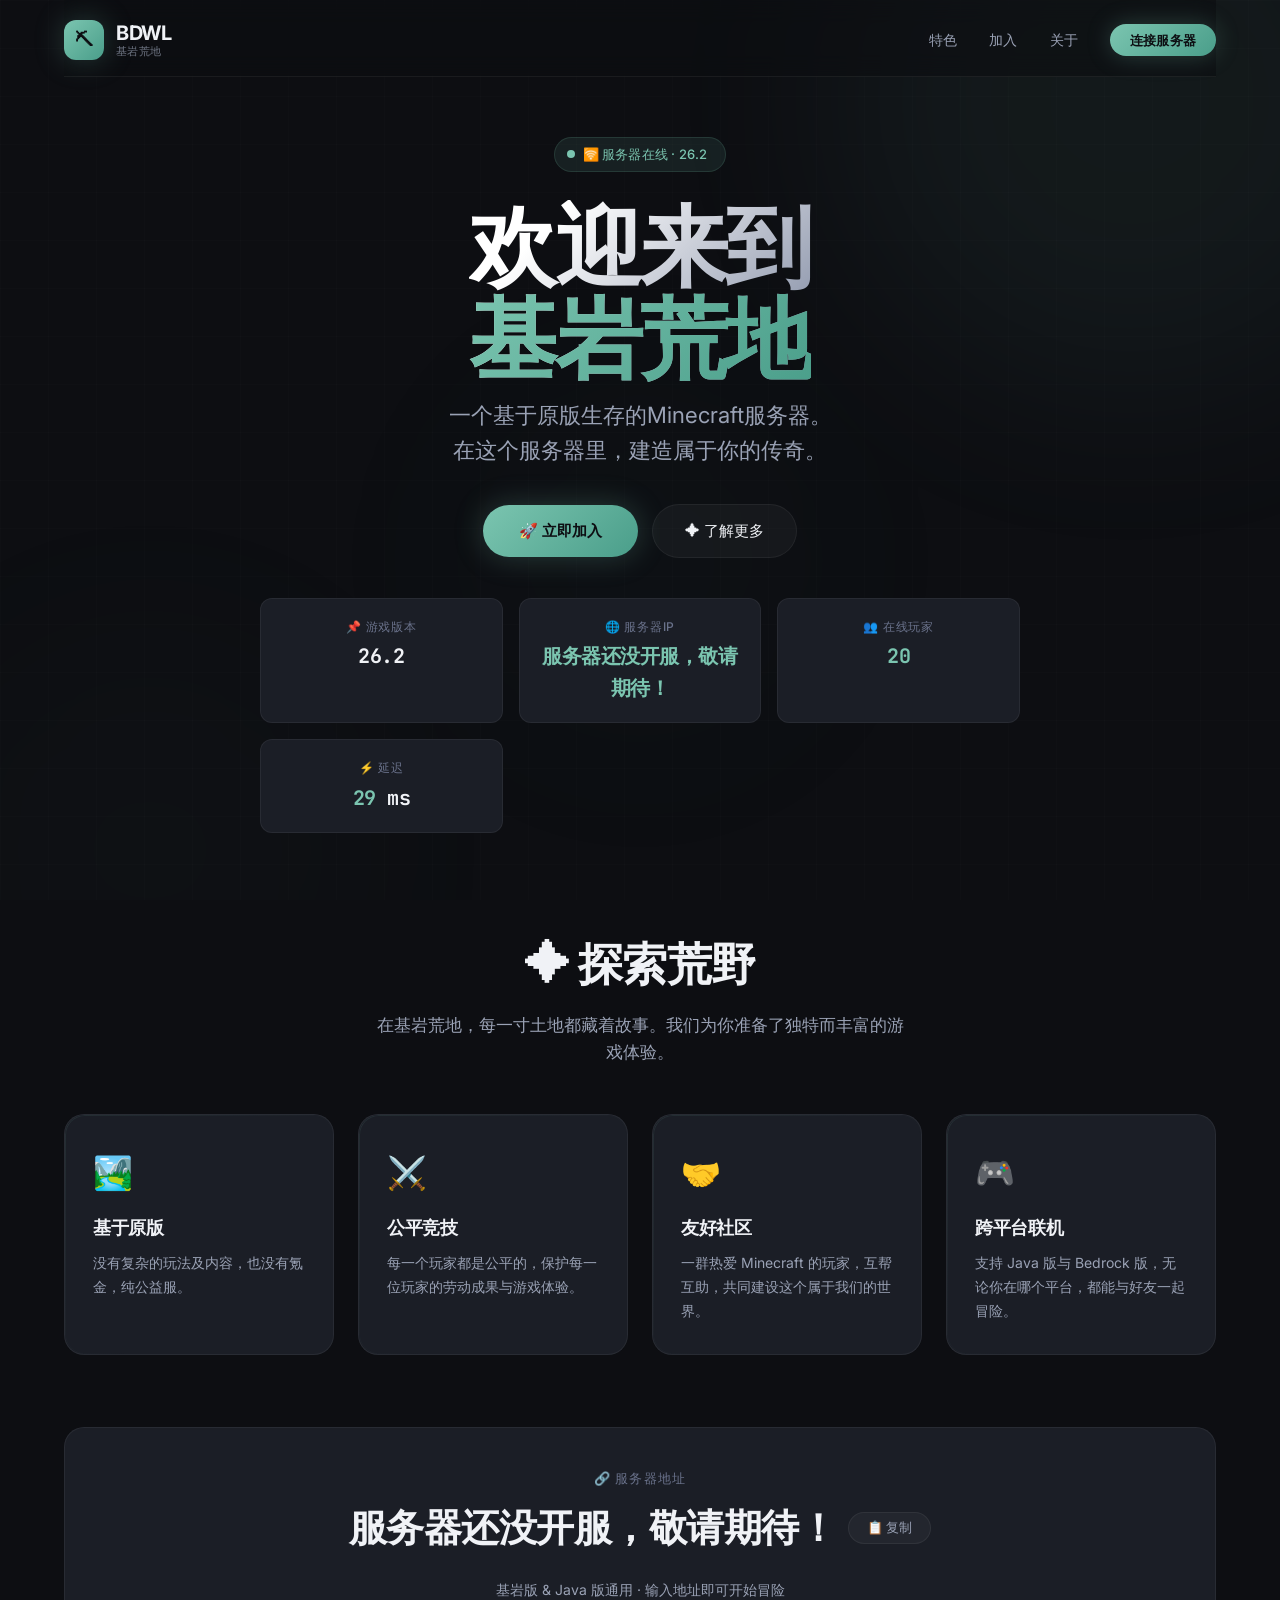
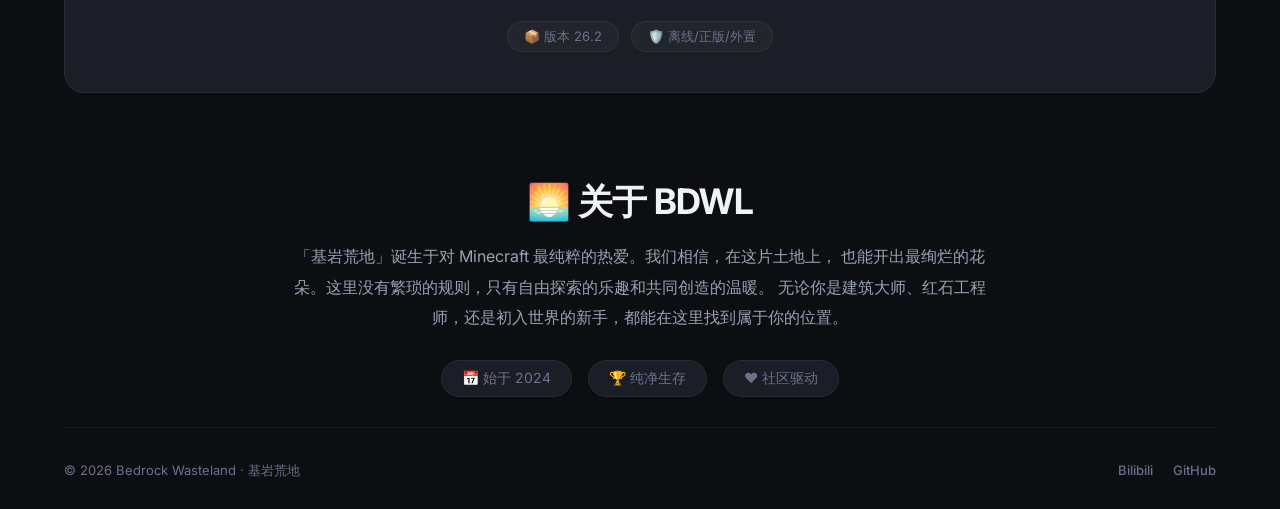
==== index.html @ 5bf0d7e4 "html" ====
<!DOCTYPE html>
<html lang="zh-CN">
<head>
    <meta charset="UTF-8" />
    <meta name="viewport" content="width=device-width, initial-scale=1.0" />
    <title>BDWL · 基岩荒地</title>

    <link rel="preconnect" href="https://fonts.googleapis.com" />
    <link rel="preconnect" href="https://fonts.gstatic.com" crossorigin />
    <link href="https://fonts.googleapis.com/css2?family=Inter:ital,opsz,wght@0,14..32,100..900;1,14..32,100..900&family=JetBrains+Mono:wght@400;600&display=swap" rel="stylesheet" />

    <style>
        *,
        *::before,
        *::after {
            margin: 0;
            padding: 0;
            box-sizing: border-box;
        }

        :root {
            --bg-primary: #0d0e12;
            --bg-secondary: #15171e;
            --bg-card: #1b1e26;
            --bg-card-hover: #232732;
            --border-subtle: rgba(255, 255, 255, 0.06);
            --text-primary: #f0f2f6;
            --text-secondary: #9aa2b5;
            --text-muted: #6a728b;
            --accent: #7bc5b0;
            --accent-glow: rgba(123, 197, 176, 0.25);
            --accent-dark: #5fa392;
            --gradient-start: #7bc5b0;
            --gradient-end: #4a9e8a;
            --radius: 20px;
            --radius-sm: 12px;
            --transition: 0.4s cubic-bezier(0.25, 0.46, 0.45, 0.94);
            --shadow: 0 20px 60px rgba(0, 0, 0, 0.6);
            --font-sans: 'Inter', -apple-system, BlinkMacSystemFont, sans-serif;
            --font-mono: 'JetBrains Mono', monospace;
        }

        html {
            scroll-behavior: smooth;
        }

        body {
            font-family: var(--font-sans);
            background: var(--bg-primary);
            color: var(--text-primary);
            line-height: 1.6;
            min-height: 100vh;
            overflow-x: hidden;
            -webkit-font-smoothing: antialiased;
        }

        ::-webkit-scrollbar {
            width: 6px;
        }
        ::-webkit-scrollbar-track {
            background: var(--bg-primary);
        }
        ::-webkit-scrollbar-thumb {
            background: var(--accent);
            border-radius: 10px;
        }

        .bg-orbs {
            position: fixed;
            inset: 0;
            pointer-events: none;
            z-index: 0;
            overflow: hidden;
        }

        .bg-orbs .orb {
            position: absolute;
            border-radius: 50%;
            filter: blur(100px);
            opacity: 0.25;
            animation: orbFloat 24s ease-in-out infinite alternate;
        }

        .bg-orbs .orb:nth-child(1) {
            width: 600px;
            height: 600px;
            background: var(--accent-glow);
            top: -200px;
            right: -150px;
            animation-duration: 28s;
        }

        .bg-orbs .orb:nth-child(2) {
            width: 500px;
            height: 500px;
            background: rgba(123, 197, 176, 0.08);
            bottom: -200px;
            left: -100px;
            animation-duration: 32s;
            animation-delay: -6s;
        }

        .bg-orbs .orb:nth-child(3) {
            width: 400px;
            height: 400px;
            background: rgba(74, 158, 138, 0.10);
            top: 40%;
            left: 50%;
            transform: translateX(-50%);
            animation-duration: 36s;
            animation-delay: -12s;
        }

        @keyframes orbFloat {
            0% {
                transform: translate(0, 0) scale(1);
            }
            33% {
                transform: translate(30px, -40px) scale(1.05);
            }
            66% {
                transform: translate(-20px, 30px) scale(0.95);
            }
            100% {
                transform: translate(15px, -15px) scale(1.02);
            }
        }

        .bg-grid {
            position: fixed;
            inset: 0;
            pointer-events: none;
            z-index: 0;
            background-image:
                linear-gradient(rgba(255, 255, 255, 0.012) 1px, transparent 1px),
                linear-gradient(90deg, rgba(255, 255, 255, 0.012) 1px, transparent 1px);
            background-size: 48px 48px;
        }

        .container {
            position: relative;
            z-index: 1;
            max-width: 1200px;
            margin: 0 auto;
            padding: 0 24px;
        }

        .navbar {
            display: flex;
            align-items: center;
            justify-content: space-between;
            padding: 20px 0 16px;
            border-bottom: 1px solid var(--border-subtle);
            backdrop-filter: blur(12px);
            background: rgba(13, 14, 18, 0.60);
            position: sticky;
            top: 0;
            z-index: 100;
            transition: var(--transition);
        }

        .navbar-brand {
            display: flex;
            align-items: center;
            gap: 12px;
            text-decoration: none;
        }

        .navbar-brand .logo-icon {
            width: 40px;
            height: 40px;
            background: linear-gradient(135deg, var(--gradient-start), var(--gradient-end));
            border-radius: var(--radius-sm);
            display: flex;
            align-items: center;
            justify-content: center;
            font-weight: 700;
            font-size: 18px;
            color: #0d0e12;
            letter-spacing: -0.5px;
            box-shadow: 0 0 30px var(--accent-glow);
            transition: var(--transition);
        }

        .navbar-brand:hover .logo-icon {
            transform: scale(1.05) rotate(-2deg);
            box-shadow: 0 0 50px var(--accent-glow);
        }

        .navbar-brand .brand-text {
            display: flex;
            flex-direction: column;
            line-height: 1.2;
        }

        .navbar-brand .brand-name {
            font-weight: 700;
            font-size: 20px;
            letter-spacing: -0.5px;
            color: var(--text-primary);
        }

        .navbar-brand .brand-sub {
            font-size: 11px;
            font-weight: 400;
            color: var(--text-secondary);
            letter-spacing: 0.3px;
            text-transform: uppercase;
            opacity: 0.7;
        }

        .nav-links {
            display: flex;
            align-items: center;
            gap: 32px;
            list-style: none;
        }

        .nav-links a {
            color: var(--text-secondary);
            text-decoration: none;
            font-size: 14px;
            font-weight: 500;
            transition: var(--transition);
            position: relative;
            letter-spacing: 0.2px;
        }

        .nav-links a::after {
            content: '';
            position: absolute;
            bottom: -4px;
            left: 0;
            width: 0;
            height: 2px;
            background: var(--accent);
            transition: var(--transition);
            border-radius: 4px;
        }

        .nav-links a:hover {
            color: var(--text-primary);
        }

        .nav-links a:hover::after {
            width: 100%;
        }

        .nav-cta {
            background: linear-gradient(135deg, var(--gradient-start), var(--gradient-end));
            color: #0d0e12 !important;
            padding: 8px 20px;
            border-radius: 50px;
            font-weight: 600 !important;
            font-size: 13px !important;
            transition: var(--transition);
            box-shadow: 0 0 24px var(--accent-glow);
        }

        .nav-cta::after {
            display: none !important;
        }

        .nav-cta:hover {
            transform: translateY(-2px) scale(1.02);
            box-shadow: 0 0 40px var(--accent-glow);
            color: #0d0e12 !important;
        }

        .hamburger {
            display: none;
            flex-direction: column;
            gap: 5px;
            cursor: pointer;
            padding: 4px;
            background: none;
            border: none;
        }

        .hamburger span {
            display: block;
            width: 26px;
            height: 2px;
            background: var(--text-primary);
            border-radius: 4px;
            transition: var(--transition);
            transform-origin: center;
        }

        .hamburger.active span:nth-child(1) {
            transform: translateY(7px) rotate(45deg);
        }
        .hamburger.active span:nth-child(2) {
            opacity: 0;
            transform: scaleX(0);
        }
        .hamburger.active span:nth-child(3) {
            transform: translateY(-7px) rotate(-45deg);
        }

        .hero {
            padding: 60px 0 40px;
            display: flex;
            flex-direction: column;
            align-items: center;
            text-align: center;
            animation: fadeUp 1s ease-out both;
        }

        @keyframes fadeUp {
            from {
                opacity: 0;
                transform: translateY(40px);
            }
            to {
                opacity: 1;
                transform: translateY(0);
            }
        }

        .hero-badge {
            display: inline-flex;
            align-items: center;
            gap: 8px;
            background: rgba(123, 197, 176, 0.10);
            border: 1px solid rgba(123, 197, 176, 0.15);
            padding: 6px 18px 6px 12px;
            border-radius: 50px;
            font-size: 13px;
            font-weight: 500;
            color: var(--accent);
            letter-spacing: 0.2px;
            margin-bottom: 28px;
            backdrop-filter: blur(4px);
            animation: fadeUp 1s ease-out 0.15s both;
        }

        .hero-badge .dot {
            width: 8px;
            height: 8px;
            background: var(--accent);
            border-radius: 50%;
            display: inline-block;
            animation: pulseDot 2s ease-in-out infinite;
        }

        @keyframes pulseDot {
            0%,
            100% {
                opacity: 1;
                transform: scale(1);
            }
            50% {
                opacity: 0.4;
                transform: scale(0.8);
            }
        }

        .hero h1 {
            font-size: clamp(3rem, 10vw, 5.5rem);
            font-weight: 800;
            letter-spacing: -0.03em;
            line-height: 1.05;
            background: linear-gradient(135deg, #ffffff 20%, var(--text-secondary) 80%);
            -webkit-background-clip: text;
            -webkit-text-fill-color: transparent;
            background-clip: text;
            margin-bottom: 12px;
            animation: fadeUp 1s ease-out 0.25s both;
        }

        .hero h1 .highlight {
            background: linear-gradient(135deg, var(--gradient-start), var(--gradient-end));
            -webkit-background-clip: text;
            -webkit-text-fill-color: transparent;
            background-clip: text;
        }

        .hero .subtitle {
            font-size: clamp(1.1rem, 2vw, 1.4rem);
            color: var(--text-secondary);
            max-width: 580px;
            margin: 0 auto 36px;
            font-weight: 400;
            animation: fadeUp 1s ease-out 0.4s both;
        }

        .hero-actions {
            display: flex;
            flex-wrap: wrap;
            align-items: center;
            justify-content: center;
            gap: 14px;
            animation: fadeUp 1s ease-out 0.55s both;
        }

        .btn-primary {
            background: linear-gradient(135deg, var(--gradient-start), var(--gradient-end));
            color: #0d0e12;
            padding: 14px 36px;
            border-radius: 50px;
            font-weight: 600;
            font-size: 15px;
            border: none;
            cursor: pointer;
            transition: var(--transition);
            box-shadow: 0 0 30px var(--accent-glow);
            text-decoration: none;
            display: inline-flex;
            align-items: center;
            gap: 10px;
        }

        .btn-primary:hover {
            transform: translateY(-3px) scale(1.02);
            box-shadow: 0 0 50px var(--accent-glow);
        }

        .btn-secondary {
            background: rgba(255, 255, 255, 0.04);
            color: var(--text-primary);
            padding: 14px 32px;
            border-radius: 50px;
            font-weight: 500;
            font-size: 15px;
            border: 1px solid var(--border-subtle);
            cursor: pointer;
            transition: var(--transition);
            text-decoration: none;
            display: inline-flex;
            align-items: center;
            gap: 10px;
            backdrop-filter: blur(4px);
        }

        .btn-secondary:hover {
            background: rgba(255, 255, 255, 0.08);
            border-color: rgba(255, 255, 255, 0.15);
            transform: translateY(-3px);
        }

        .server-stats {
            display: grid;
            grid-template-columns: repeat(auto-fit, minmax(180px, 1fr));
            gap: 16px;
            margin: 40px auto 56px;
            max-width: 760px;
            width: 100%;
            animation: fadeUp 1s ease-out 0.7s both;
        }

        .stat-item {
            background: var(--bg-card);
            border: 1px solid var(--border-subtle);
            border-radius: var(--radius-sm);
            padding: 18px 20px;
            text-align: center;
            transition: var(--transition);
            backdrop-filter: blur(4px);
        }

        .stat-item:hover {
            background: var(--bg-card-hover);
            border-color: rgba(123, 197, 176, 0.15);
            transform: translateY(-2px);
        }

        .stat-item .label {
            font-size: 12px;
            text-transform: uppercase;
            letter-spacing: 0.8px;
            color: var(--text-muted);
            font-weight: 500;
        }

        .stat-item .value {
            font-size: 20px;
            font-weight: 700;
            color: var(--text-primary);
            margin-top: 4px;
            font-family: var(--font-mono);
            letter-spacing: -0.5px;
        }

        .stat-item .value .accent {
            color: var(--accent);
        }

        .section-title {
            font-size: clamp(1.8rem, 4vw, 2.8rem);
            font-weight: 700;
            letter-spacing: -0.02em;
            text-align: center;
            margin-bottom: 12px;
        }

        .section-desc {
            text-align: center;
            color: var(--text-secondary);
            max-width: 540px;
            margin: 0 auto 48px;
            font-size: 1.05rem;
        }

        .features-grid {
            display: grid;
            grid-template-columns: repeat(auto-fit, minmax(260px, 1fr));
            gap: 24px;
            margin-bottom: 72px;
        }

        .feature-card {
            background: var(--bg-card);
            border: 1px solid var(--border-subtle);
            border-radius: var(--radius);
            padding: 32px 28px;
            transition: var(--transition);
            backdrop-filter: blur(4px);
            position: relative;
            overflow: hidden;
        }

        .feature-card::before {
            content: '';
            position: absolute;
            inset: 0;
            border-radius: var(--radius);
            padding: 1px;
            background: linear-gradient(135deg, rgba(123, 197, 176, 0.10), transparent 60%);
            -webkit-mask: linear-gradient(#fff 0 0) content-box, linear-gradient(#fff 0 0);
            -webkit-mask-composite: xor;
            mask-composite: exclude;
            pointer-events: none;
        }

        .feature-card:hover {
            transform: translateY(-6px);
            background: var(--bg-card-hover);
            border-color: rgba(123, 197, 176, 0.12);
            box-shadow: 0 20px 50px rgba(0, 0, 0, 0.3);
        }

        .feature-card .icon {
            font-size: 32px;
            margin-bottom: 16px;
            display: block;
        }

        .feature-card h3 {
            font-size: 18px;
            font-weight: 600;
            margin-bottom: 8px;
            letter-spacing: -0.3px;
        }

        .feature-card p {
            color: var(--text-secondary);
            font-size: 14px;
            line-height: 1.7;
        }

        .ip-section {
            background: var(--bg-card);
            border: 1px solid var(--border-subtle);
            border-radius: var(--radius);
            padding: 40px 32px;
            margin-bottom: 60px;
            text-align: center;
            backdrop-filter: blur(4px);
            transition: var(--transition);
        }

        .ip-section:hover {
            border-color: rgba(123, 197, 176, 0.15);
        }

        .ip-section .ip-label {
            font-size: 13px;
            text-transform: uppercase;
            letter-spacing: 1.2px;
            color: var(--text-muted);
            font-weight: 500;
        }

        .ip-section .ip-address {
            font-family: var(--font-mono);
            font-size: clamp(1.6rem, 4vw, 2.4rem);
            font-weight: 600;
            color: var(--text-primary);
            margin: 8px 0 20px;
            letter-spacing: -0.5px;
            display: flex;
            align-items: center;
            justify-content: center;
            gap: 12px;
            flex-wrap: wrap;
        }

        .ip-section .ip-address .copy-btn {
            background: rgba(255, 255, 255, 0.04);
            border: 1px solid var(--border-subtle);
            color: var(--text-secondary);
            padding: 6px 18px;
            border-radius: 50px;
            font-size: 13px;
            font-weight: 500;
            cursor: pointer;
            transition: var(--transition);
            font-family: var(--font-sans);
            display: inline-flex;
            align-items: center;
            gap: 6px;
        }

        .ip-section .ip-address .copy-btn:hover {
            background: rgba(255, 255, 255, 0.08);
            color: var(--text-primary);
            border-color: rgba(123, 197, 176, 0.2);
        }

        .ip-section .ip-address .copy-btn.copied {
            background: rgba(123, 197, 176, 0.15);
            border-color: var(--accent);
            color: var(--accent);
        }

        .footer {
            border-top: 1px solid var(--border-subtle);
            padding: 32px 0 28px;
            display: flex;
            flex-wrap: wrap;
            align-items: center;
            justify-content: space-between;
            gap: 16px;
            margin-top: 12px;
        }

        .footer p {
            font-size: 13px;
            color: var(--text-muted);
        }

        .footer .socials {
            display: flex;
            gap: 20px;
        }

        .footer .socials a {
            color: var(--text-muted);
            text-decoration: none;
            font-size: 13px;
            transition: var(--transition);
            font-weight: 500;
        }

        .footer .socials a:hover {
            color: var(--text-primary);
        }

        @media (max-width: 768px) {
            .nav-links {
                position: absolute;
                top: 76px;
                left: 0;
                right: 0;
                background: rgba(13, 14, 18, 0.96);
                backdrop-filter: blur(20px);
                flex-direction: column;
                padding: 24px 28px 32px;
                gap: 18px;
                border-bottom: 1px solid var(--border-subtle);
                transform: scaleY(0);
                transform-origin: top;
                opacity: 0;
                transition: var(--transition);
                pointer-events: none;
                border-radius: 0 0 var(--radius) var(--radius);
            }

            .nav-links.open {
                transform: scaleY(1);
                opacity: 1;
                pointer-events: all;
            }

            .nav-links a {
                font-size: 16px;
            }

            .hamburger {
                display: flex;
            }

            .hero {
                padding: 40px 0 20px;
            }

            .server-stats {
                grid-template-columns: 1fr 1fr;
                gap: 12px;
            }

            .features-grid {
                grid-template-columns: 1fr;
            }

            .ip-section {
                padding: 28px 20px;
            }

            .footer {
                flex-direction: column;
                text-align: center;
            }
        }

        @media (max-width: 480px) {
            .server-stats {
                grid-template-columns: 1fr;
            }

            .hero-actions {
                flex-direction: column;
                width: 100%;
            }

            .hero-actions .btn-primary,
            .hero-actions .btn-secondary {
                width: 100%;
                justify-content: center;
            }

            .navbar-brand .brand-sub {
                display: none;
            }
        }

        .delay-1 {
            animation-delay: 0.1s;
        }
        .delay-2 {
            animation-delay: 0.2s;
        }
        .delay-3 {
            animation-delay: 0.3s;
        }
        .delay-4 {
            animation-delay: 0.4s;
        }
        .delay-5 {
            animation-delay: 0.5s;
        }

        .reveal {
            opacity: 0;
            transform: translateY(30px);
            transition: opacity 0.8s ease, transform 0.8s ease;
        }

        .reveal.visible {
            opacity: 1;
            transform: translateY(0);
        }
    </style>
</head>
<body>

    <div class="bg-orbs" aria-hidden="true">
        <div class="orb"></div>
        <div class="orb"></div>
        <div class="orb"></div>
    </div>
    <div class="bg-grid" aria-hidden="true"></div>

    <nav class="container" style="padding:0 24px;">
        <div class="navbar">
            <a href="#" class="navbar-brand">
                <div class="logo-icon">⛏</div>
                <div class="brand-text">
                    <span class="brand-name">BDWL</span>
                    <span class="brand-sub">基岩荒地</span>
                </div>
            </a>

            <ul class="nav-links" id="navLinks">
                <li><a href="#features">特色</a></li>
                <li><a href="#connect">加入</a></li>
                <li><a href="#about">关于</a></li>
                <li><a href="#connect" class="nav-cta">连接服务器</a></li>
            </ul>

            <button class="hamburger" id="hamburger" aria-label="切换导航菜单">
                <span></span>
                <span></span>
                <span></span>
            </button>
        </div>
    </nav>

    <main class="container">

        <section class="hero">
            <div class="hero-badge">
                <span class="dot"></span>
                🛜 服务器在线 · 26.2
            </div>

            <h1>
                欢迎来到<br />
                <span class="highlight">基岩荒地</span>
            </h1>

            <p class="subtitle">
                一个基于原版生存的Minecraft服务器。<br />
                在这个服务器里，建造属于你的传奇。
            </p>

            <div class="hero-actions">
                <a href="#connect" class="btn-primary">
                    🚀 立即加入
                </a>
                <a href="#features" class="btn-secondary">
                    ✦ 了解更多
                </a>
            </div>

            <div class="server-stats">
                <div class="stat-item">
                    <div class="label">📌 游戏版本</div>
                    <div class="value">26.2</div>
                </div>
                <div class="stat-item">
                    <div class="label">🌐 服务器IP</div>
                    <div class="value"><span class="accent">服务器还没开服，敬请期待！</span></div>
                </div>
                <div class="stat-item">
                    <div class="label">👥 在线玩家</div>
                    <div class="value"><span class="accent" id="playerCount">--</span></div>
                </div>
                <div class="stat-item">
                    <div class="label">⚡ 延迟</div>
                    <div class="value"><span class="accent" id="pingDisplay">--</span> ms</div>
                </div>
            </div>
        </section>

        <section id="features">
            <h2 class="section-title reveal">✦ 探索荒野</h2>
            <p class="section-desc reveal">
                在基岩荒地，每一寸土地都藏着故事。我们为你准备了独特而丰富的游戏体验。
            </p>

            <div class="features-grid">
                <div class="feature-card reveal delay-1">
                    <span class="icon">🏞️</span>
                    <h3>基于原版</h3>
                    <p>没有复杂的玩法及内容，也没有氪金，纯公益服。</p>
                </div>
                <div class="feature-card reveal delay-2">
                    <span class="icon">⚔️</span>
                    <h3>公平竞技</h3>
                    <p>每一个玩家都是公平的，保护每一位玩家的劳动成果与游戏体验。</p>
                </div>
                <div class="feature-card reveal delay-5">
                    <span class="icon">🤝</span>
                    <h3>友好社区</h3>
                    <p>一群热爱 Minecraft 的玩家，互帮互助，共同建设这个属于我们的世界。</p>
                </div>
                <div class="feature-card reveal delay-5">
                    <span class="icon">🎮</span>
                    <h3>跨平台联机</h3>
                    <p>支持 Java 版与 Bedrock 版，无论你在哪个平台，都能与好友一起冒险。</p>
                </div>
            </div>
        </section>

        <section id="connect">
            <div class="ip-section reveal">
                <div class="ip-label">🔗 服务器地址</div>
                <div class="ip-address">
                    <span>服务器还没开服，敬请期待！</span>
                    <button class="copy-btn" id="copyBtn" data-clipboard="???">
                        📋 复制
                    </button>
                </div>
                <p style="color: var(--text-secondary); font-size: 14px; max-width: 420px; margin: 0 auto;">
                    基岩版 &amp; Java 版通用 · 输入地址即可开始冒险
                </p>
                <div style="margin-top: 20px; display: flex; flex-wrap: wrap; gap: 12px; justify-content: center;">
                    <span style="background: rgba(255,255,255,0.03); padding: 4px 16px; border-radius: 50px; font-size: 13px; color: var(--text-muted); border: 1px solid var(--border-subtle);">📦 版本 26.2</span>
                    <span style="background: rgba(255,255,255,0.03); padding: 4px 16px; border-radius: 50px; font-size: 13px; color: var(--text-muted); border: 1px solid var(--border-subtle);">🛡️ 离线/正版/外置</span>
                </div>
            </div>
        </section>

        <section id="about" style="margin-bottom: 20px;">
            <div style="max-width: 720px; margin: 0 auto; text-align: center; padding: 20px 0 10px;">
                <h2 class="section-title reveal" style="font-size: clamp(1.6rem, 3vw, 2.2rem);">🌅 关于 BDWL</h2>
                <p class="reveal" style="color: var(--text-secondary); font-size: 1rem; line-height: 1.9;">
                    「基岩荒地」诞生于对 Minecraft 最纯粹的热爱。我们相信，在这片土地上，
                    也能开出最绚烂的花朵。这里没有繁琐的规则，只有自由探索的乐趣和共同创造的温暖。
                    无论你是建筑大师、红石工程师，还是初入世界的新手，都能在这里找到属于你的位置。
                </p>
                <div style="margin-top: 28px; display: flex; flex-wrap: wrap; gap: 16px; justify-content: center;">
                    <span style="color: var(--text-muted); font-size: 14px; background: var(--bg-card); padding: 6px 20px; border-radius: 50px; border: 1px solid var(--border-subtle);">📅 始于 2024</span>
                    <span style="color: var(--text-muted); font-size: 14px; background: var(--bg-card); padding: 6px 20px; border-radius: 50px; border: 1px solid var(--border-subtle);">🏆 纯净生存</span>
                    <span style="color: var(--text-muted); font-size: 14px; background: var(--bg-card); padding: 6px 20px; border-radius: 50px; border: 1px solid var(--border-subtle);">❤️ 社区驱动</span>
                </div>
            </div>
        </section>

        <footer class="footer">
            <p>&copy; 2026 Bedrock Wasteland · 基岩荒地</p>
            <div class="socials">
                <a href="#" target="_blank">Bilibili</a>
                <a href="#" target="_blank">GitHub</a>
            </div>
        </footer>

    </main>

    <script>
        (function() {
            'use strict';
            const hamburger = document.getElementById('hamburger');
            const navLinks = document.getElementById('navLinks');

            hamburger.addEventListener('click', function() {
                this.classList.toggle('active');
                navLinks.classList.toggle('open');
            });

            navLinks.querySelectorAll('a').forEach(link => {
                link.addEventListener('click', () => {
                    hamburger.classList.remove('active');
                    navLinks.classList.remove('open');
                });
            });

            const copyBtn = document.getElementById('copyBtn');
            const ip = '???';

            copyBtn.addEventListener('click', async function() {
                try {
                    await navigator.clipboard.writeText(ip);
                    this.textContent = '✅ 已复制';
                    this.classList.add('copied');
                    setTimeout(() => {
                        this.textContent = '📋 复制';
                        this.classList.remove('copied');
                    }, 2000);
                } catch (_) {
                    const input = document.createElement('input');
                    input.value = ip;
                    document.body.appendChild(input);
                    input.select();
                    document.execCommand('copy');
                    document.body.removeChild(input);
                    this.textContent = '✅ 已复制';
                    this.classList.add('copied');
                    setTimeout(() => {
                        this.textContent = '📋 复制';
                        this.classList.remove('copied');
                    }, 2000);
                }
            });

            const playerEl = document.getElementById('playerCount');
            const pingEl = document.getElementById('pingDisplay');

            function updateStats() {
                const players = Math.floor(Math.random() * 24) + 8;
                playerEl.textContent = players;
                const ping = Math.floor(Math.random() * 56) + 12;
                pingEl.textContent = ping;

                if (ping < 30) {
                    pingEl.style.color = '#7bc5b0';
                } else if (ping < 50) {
                    pingEl.style.color = '#e8c87a';
                } else {
                    pingEl.style.color = '#e07a7a';
                }
            }

            updateStats();
            setInterval(updateStats, 8000);

            const revealElements = document.querySelectorAll('.reveal');

            const observer = new IntersectionObserver((entries) => {
                entries.forEach(entry => {
                    if (entry.isIntersecting) {
                        entry.target.classList.add('visible');
                    }
                });
            }, {
                threshold: 0.15,
                rootMargin: '0px 0px -30px 0px'
            });

            revealElements.forEach(el => observer.observe(el));

            setTimeout(() => {
                revealElements.forEach(el => {
                    const rect = el.getBoundingClientRect();
                    const winHeight = window.innerHeight;
                    if (rect.top < winHeight * 0.85) {
                        el.classList.add('visible');
                    }
                });
            }, 200);

            document.addEventListener('keydown', (e) => {
                if (e.key === 'Escape') {
                    hamburger.classList.remove('active');
                    navLinks.classList.remove('open');
                }
            });

            console.log('%c⛏ BDWL · 基岩荒地', 'font-size:24px; font-weight:bold; color:#7bc5b0;');
            console.log('%c服务器IP: 服务器还没开服，敬请期待！', 'font-size:14px; color:#9aa2b5;');
            console.log('%c欢迎加入我们！', 'font-size:14px; color:#f0f2f6;');

        })();
    </script>

</body>
</html>
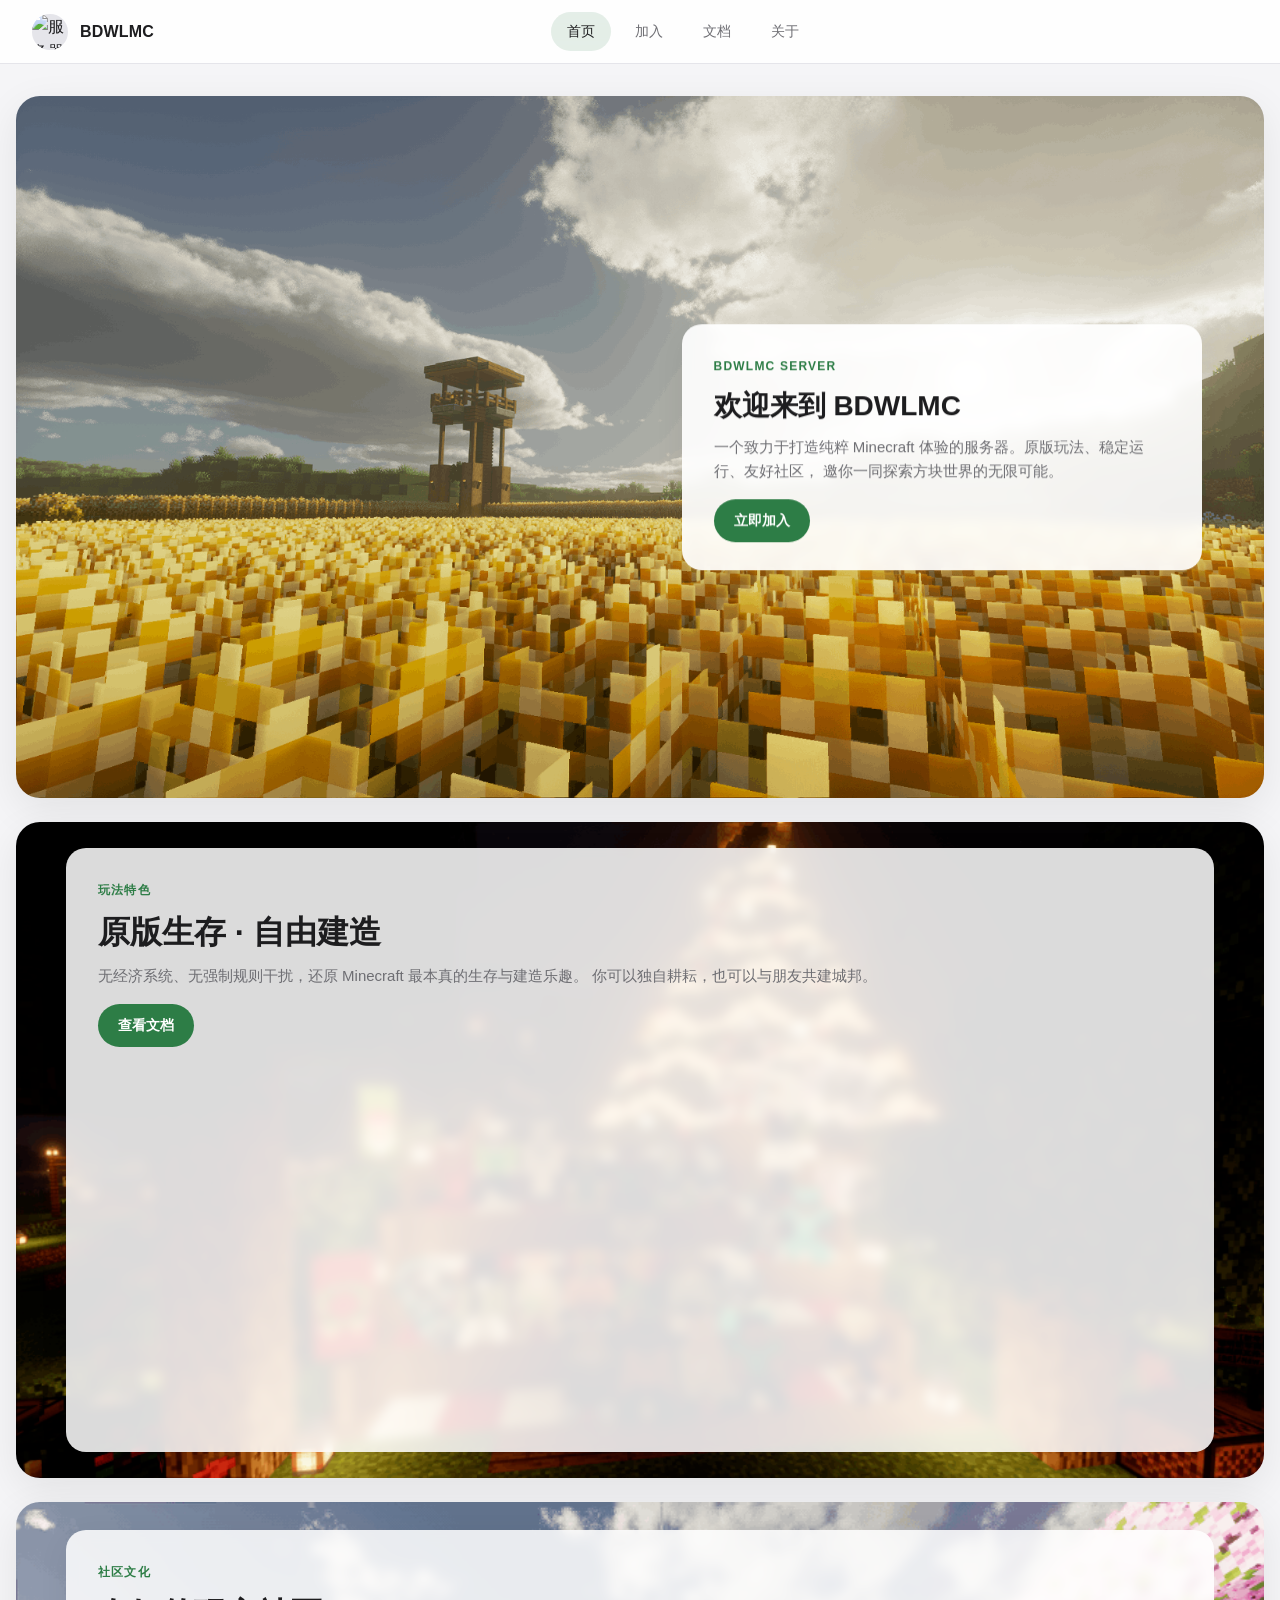
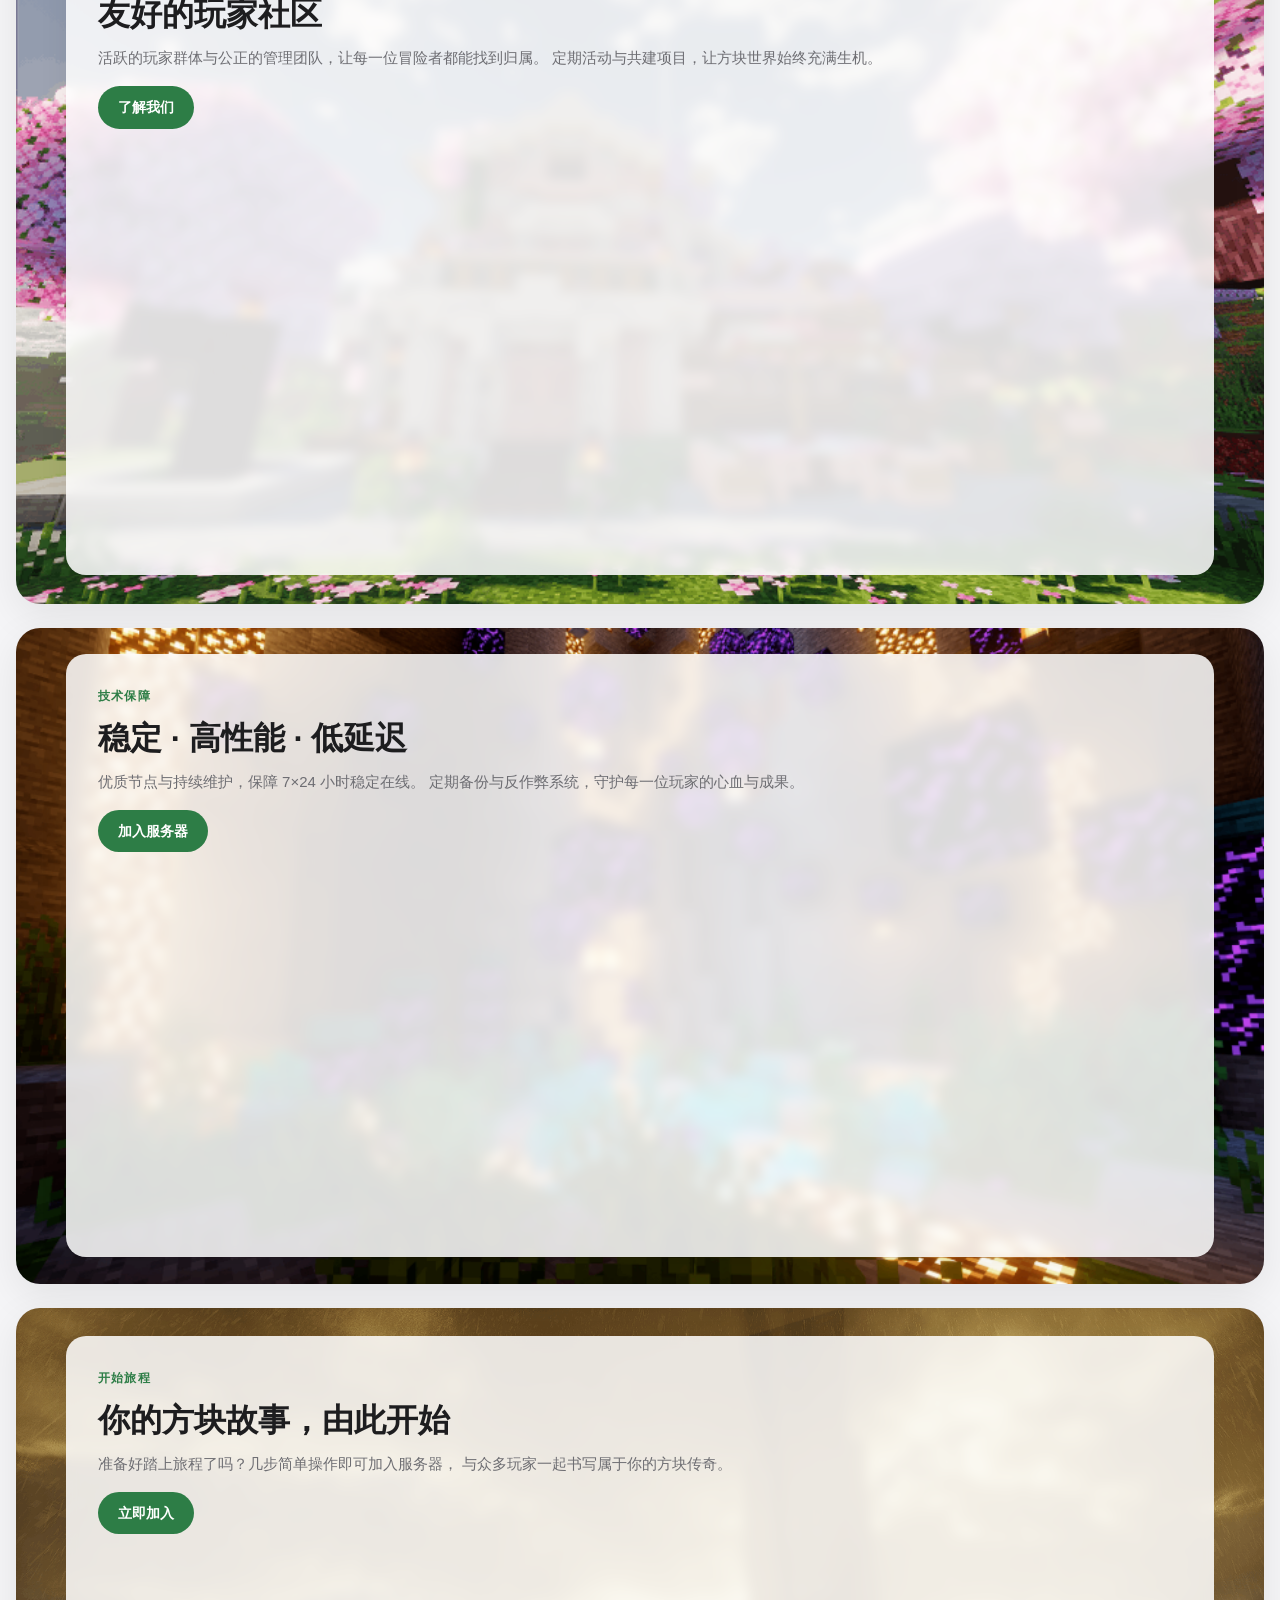
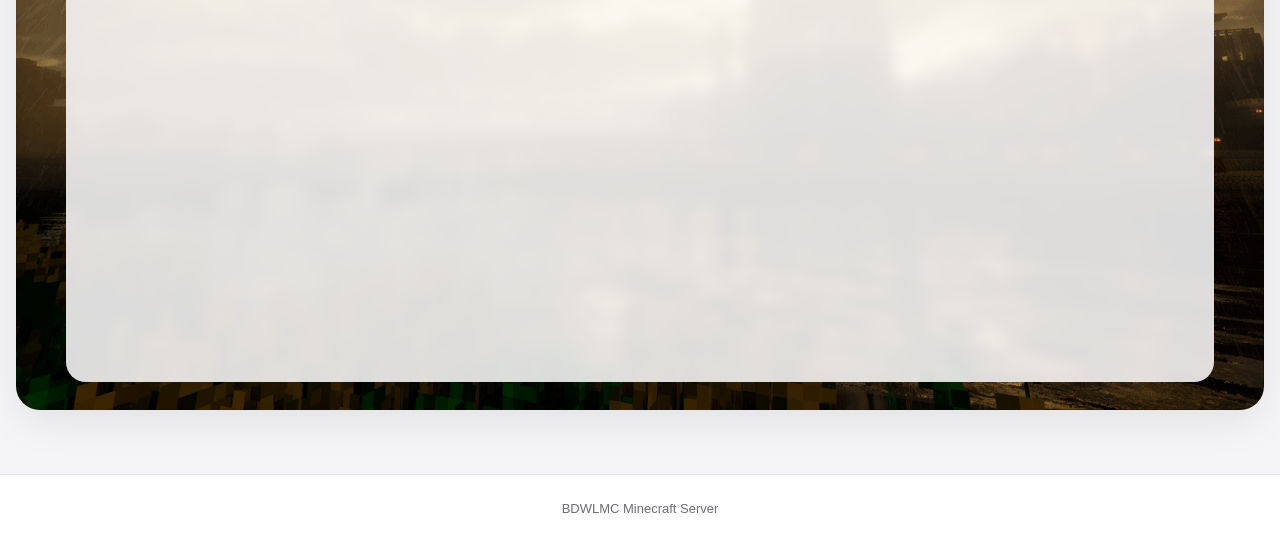
==== commit d6fc2ce6: "初始化第一版" ====
--- a/index.html
+++ b/index.html
@@ -1,1029 +1,131 @@
 <!DOCTYPE html>
 <html lang="zh-CN">
-<head>
+  <head>
     <meta charset="UTF-8" />
     <meta name="viewport" content="width=device-width, initial-scale=1.0" />
-    <title>BDWL · 基岩荒地</title>
+    <meta name="description" content="BDWLMC Minecraft 服务器官方网站" />
+    <title>BDWLMC - Minecraft 服务器</title>
+    <link rel="stylesheet" href="assets/css/style.css" />
+  </head>
+  <body>
+    <!-- ==================== Header ==================== -->
+    <header class="site-header">
+      <div class="site-header__left">
+        <img
+          class="site-header__avatar"
+          src="/assets/icon/icon.png"
+          alt="服务器头像"
+        />
+        <span class="site-header__title">BDWLMC</span>
+      </div>
 
-    <link rel="preconnect" href="https://fonts.googleapis.com" />
-    <link rel="preconnect" href="https://fonts.gstatic.com" crossorigin />
-    <link href="https://fonts.googleapis.com/css2?family=Inter:ital,opsz,wght@0,14..32,100..900;1,14..32,100..900&family=JetBrains+Mono:wght@400;600&display=swap" rel="stylesheet" />
+      <nav class="site-header__nav" aria-label="主导航">
+        <a class="site-header__nav-link site-header__nav-link--active" href="#home">首页</a>
+        <a class="site-header__nav-link" href="#join">加入</a>
+        <a class="site-header__nav-link" href="#docs">文档</a>
+        <a class="site-header__nav-link" href="#about">关于</a>
+      </nav>
 
-    <style>
-        *,
-        *::before,
-        *::after {
-            margin: 0;
-            padding: 0;
-            box-sizing: border-box;
-        }
+      <div class="site-header__right"></div>
+    </header>
 
-        :root {
-            --bg-primary: #0d0e12;
-            --bg-secondary: #15171e;
-            --bg-card: #1b1e26;
-            --bg-card-hover: #232732;
-            --border-subtle: rgba(255, 255, 255, 0.06);
-            --text-primary: #f0f2f6;
-            --text-secondary: #9aa2b5;
-            --text-muted: #6a728b;
-            --accent: #7bc5b0;
-            --accent-glow: rgba(123, 197, 176, 0.25);
-            --accent-dark: #5fa392;
-            --gradient-start: #7bc5b0;
-            --gradient-end: #4a9e8a;
-            --radius: 20px;
-            --radius-sm: 12px;
-            --transition: 0.4s cubic-bezier(0.25, 0.46, 0.45, 0.94);
-            --shadow: 0 20px 60px rgba(0, 0, 0, 0.6);
-            --font-sans: 'Inter', -apple-system, BlinkMacSystemFont, sans-serif;
-            --font-mono: 'JetBrains Mono', monospace;
-        }
+    <!-- ==================== Main ==================== -->
+    <main class="main">
+      <section class="waterfall" id="home">
+        <!-- 第一张：右侧中部大块蒙版，服务器介绍 -->
+        <article class="card card--hero">
+          <img
+            class="card__image"
+            src="/assets/src/src1.png"
+            alt="服务器风景截图 1"
+          />
+          <div class="card__overlay">
+            <span class="overlay__eyebrow">BDWLMC Server</span>
+            <h2 class="overlay__title">欢迎来到 BDWLMC</h2>
+            <p class="overlay__text">
+              一个致力于打造纯粹 Minecraft 体验的服务器。原版玩法、稳定运行、友好社区，
+              邀你一同探索方块世界的无限可能。
+            </p>
+            <a class="overlay__cta" href="#join">立即加入</a>
+          </div>
+        </article>
 
-        html {
-            scroll-behavior: smooth;
-        }
+        <!-- 后续：快覆盖全图蒙版 -->
+        <article class="card card--full">
+          <img
+            class="card__image"
+            src="/assets/src/src2.png"
+            alt="服务器风景截图 2"
+          />
+          <div class="card__overlay">
+            <span class="overlay__eyebrow">玩法特色</span>
+            <h2 class="overlay__title">原版生存 · 自由建造</h2>
+            <p class="overlay__text">
+              无经济系统、无强制规则干扰，还原 Minecraft 最本真的生存与建造乐趣。
+              你可以独自耕耘，也可以与朋友共建城邦。
+            </p>
+            <a class="overlay__cta" href="#docs">查看文档</a>
+          </div>
+        </article>
 
-        body {
-            font-family: var(--font-sans);
-            background: var(--bg-primary);
-            color: var(--text-primary);
-            line-height: 1.6;
-            min-height: 100vh;
-            overflow-x: hidden;
-            -webkit-font-smoothing: antialiased;
-        }
+        <article class="card card--full">
+          <img
+            class="card__image"
+            src="/assets/src/src3.png"
+            alt="服务器风景截图 3"
+          />
+          <div class="card__overlay">
+            <span class="overlay__eyebrow">社区文化</span>
+            <h2 class="overlay__title">友好的玩家社区</h2>
+            <p class="overlay__text">
+              活跃的玩家群体与公正的管理团队，让每一位冒险者都能找到归属。
+              定期活动与共建项目，让方块世界始终充满生机。
+            </p>
+            <a class="overlay__cta" href="#about">了解我们</a>
+          </div>
+        </article>
 
-        ::-webkit-scrollbar {
-            width: 6px;
-        }
-        ::-webkit-scrollbar-track {
-            background: var(--bg-primary);
-        }
-        ::-webkit-scrollbar-thumb {
-            background: var(--accent);
-            border-radius: 10px;
-        }
+        <article class="card card--full">
+          <img
+            class="card__image"
+            src="/assets/src/src4.png"
+            alt="服务器风景截图 4"
+          />
+          <div class="card__overlay">
+            <span class="overlay__eyebrow">技术保障</span>
+            <h2 class="overlay__title">稳定 · 高性能 · 低延迟</h2>
+            <p class="overlay__text">
+              优质节点与持续维护，保障 7×24 小时稳定在线。
+              定期备份与反作弊系统，守护每一位玩家的心血与成果。
+            </p>
+            <a class="overlay__cta" href="#join">加入服务器</a>
+          </div>
+        </article>
 
-        .bg-orbs {
-            position: fixed;
-            inset: 0;
-            pointer-events: none;
-            z-index: 0;
-            overflow: hidden;
-        }
-
-        .bg-orbs .orb {
-            position: absolute;
-            border-radius: 50%;
-            filter: blur(100px);
-            opacity: 0.25;
-            animation: orbFloat 24s ease-in-out infinite alternate;
-        }
-
-        .bg-orbs .orb:nth-child(1) {
-            width: 600px;
-            height: 600px;
-            background: var(--accent-glow);
-            top: -200px;
-            right: -150px;
-            animation-duration: 28s;
-        }
-
-        .bg-orbs .orb:nth-child(2) {
-            width: 500px;
-            height: 500px;
-            background: rgba(123, 197, 176, 0.08);
-            bottom: -200px;
-            left: -100px;
-            animation-duration: 32s;
-            animation-delay: -6s;
-        }
-
-        .bg-orbs .orb:nth-child(3) {
-            width: 400px;
-            height: 400px;
-            background: rgba(74, 158, 138, 0.10);
-            top: 40%;
-            left: 50%;
-            transform: translateX(-50%);
-            animation-duration: 36s;
-            animation-delay: -12s;
-        }
-
-        @keyframes orbFloat {
-            0% {
-                transform: translate(0, 0) scale(1);
-            }
-            33% {
-                transform: translate(30px, -40px) scale(1.05);
-            }
-            66% {
-                transform: translate(-20px, 30px) scale(0.95);
-            }
-            100% {
-                transform: translate(15px, -15px) scale(1.02);
-            }
-        }
-
-        .bg-grid {
-            position: fixed;
-            inset: 0;
-            pointer-events: none;
-            z-index: 0;
-            background-image:
-                linear-gradient(rgba(255, 255, 255, 0.012) 1px, transparent 1px),
-                linear-gradient(90deg, rgba(255, 255, 255, 0.012) 1px, transparent 1px);
-            background-size: 48px 48px;
-        }
-
-        .container {
-            position: relative;
-            z-index: 1;
-            max-width: 1200px;
-            margin: 0 auto;
-            padding: 0 24px;
-        }
-
-        .navbar {
-            display: flex;
-            align-items: center;
-            justify-content: space-between;
-            padding: 20px 0 16px;
-            border-bottom: 1px solid var(--border-subtle);
-            backdrop-filter: blur(12px);
-            background: rgba(13, 14, 18, 0.60);
-            position: sticky;
-            top: 0;
-            z-index: 100;
-            transition: var(--transition);
-        }
-
-        .navbar-brand {
-            display: flex;
-            align-items: center;
-            gap: 12px;
-            text-decoration: none;
-        }
-
-        .navbar-brand .logo-icon {
-            width: 40px;
-            height: 40px;
-            background: linear-gradient(135deg, var(--gradient-start), var(--gradient-end));
-            border-radius: var(--radius-sm);
-            display: flex;
-            align-items: center;
-            justify-content: center;
-            font-weight: 700;
-            font-size: 18px;
-            color: #0d0e12;
-            letter-spacing: -0.5px;
-            box-shadow: 0 0 30px var(--accent-glow);
-            transition: var(--transition);
-        }
-
-        .navbar-brand:hover .logo-icon {
-            transform: scale(1.05) rotate(-2deg);
-            box-shadow: 0 0 50px var(--accent-glow);
-        }
-
-        .navbar-brand .brand-text {
-            display: flex;
-            flex-direction: column;
-            line-height: 1.2;
-        }
-
-        .navbar-brand .brand-name {
-            font-weight: 700;
-            font-size: 20px;
-            letter-spacing: -0.5px;
-            color: var(--text-primary);
-        }
-
-        .navbar-brand .brand-sub {
-            font-size: 11px;
-            font-weight: 400;
-            color: var(--text-secondary);
-            letter-spacing: 0.3px;
-            text-transform: uppercase;
-            opacity: 0.7;
-        }
-
-        .nav-links {
-            display: flex;
-            align-items: center;
-            gap: 32px;
-            list-style: none;
-        }
-
-        .nav-links a {
-            color: var(--text-secondary);
-            text-decoration: none;
-            font-size: 14px;
-            font-weight: 500;
-            transition: var(--transition);
-            position: relative;
-            letter-spacing: 0.2px;
-        }
-
-        .nav-links a::after {
-            content: '';
-            position: absolute;
-            bottom: -4px;
-            left: 0;
-            width: 0;
-            height: 2px;
-            background: var(--accent);
-            transition: var(--transition);
-            border-radius: 4px;
-        }
-
-        .nav-links a:hover {
-            color: var(--text-primary);
-        }
-
-        .nav-links a:hover::after {
-            width: 100%;
-        }
-
-        .nav-cta {
-            background: linear-gradient(135deg, var(--gradient-start), var(--gradient-end));
-            color: #0d0e12 !important;
-            padding: 8px 20px;
-            border-radius: 50px;
-            font-weight: 600 !important;
-            font-size: 13px !important;
-            transition: var(--transition);
-            box-shadow: 0 0 24px var(--accent-glow);
-        }
-
-        .nav-cta::after {
-            display: none !important;
-        }
-
-        .nav-cta:hover {
-            transform: translateY(-2px) scale(1.02);
-            box-shadow: 0 0 40px var(--accent-glow);
-            color: #0d0e12 !important;
-        }
-
-        .hamburger {
-            display: none;
-            flex-direction: column;
-            gap: 5px;
-            cursor: pointer;
-            padding: 4px;
-            background: none;
-            border: none;
-        }
-
-        .hamburger span {
-            display: block;
-            width: 26px;
-            height: 2px;
-            background: var(--text-primary);
-            border-radius: 4px;
-            transition: var(--transition);
-            transform-origin: center;
-        }
-
-        .hamburger.active span:nth-child(1) {
-            transform: translateY(7px) rotate(45deg);
-        }
-        .hamburger.active span:nth-child(2) {
-            opacity: 0;
-            transform: scaleX(0);
-        }
-        .hamburger.active span:nth-child(3) {
-            transform: translateY(-7px) rotate(-45deg);
-        }
-
-        .hero {
-            padding: 60px 0 40px;
-            display: flex;
-            flex-direction: column;
-            align-items: center;
-            text-align: center;
-            animation: fadeUp 1s ease-out both;
-        }
-
-        @keyframes fadeUp {
-            from {
-                opacity: 0;
-                transform: translateY(40px);
-            }
-            to {
-                opacity: 1;
-                transform: translateY(0);
-            }
-        }
-
-        .hero-badge {
-            display: inline-flex;
-            align-items: center;
-            gap: 8px;
-            background: rgba(123, 197, 176, 0.10);
-            border: 1px solid rgba(123, 197, 176, 0.15);
-            padding: 6px 18px 6px 12px;
-            border-radius: 50px;
-            font-size: 13px;
-            font-weight: 500;
-            color: var(--accent);
-            letter-spacing: 0.2px;
-            margin-bottom: 28px;
-            backdrop-filter: blur(4px);
-            animation: fadeUp 1s ease-out 0.15s both;
-        }
-
-        .hero-badge .dot {
-            width: 8px;
-            height: 8px;
-            background: var(--accent);
-            border-radius: 50%;
-            display: inline-block;
-            animation: pulseDot 2s ease-in-out infinite;
-        }
-
-        @keyframes pulseDot {
-            0%,
-            100% {
-                opacity: 1;
-                transform: scale(1);
-            }
-            50% {
-                opacity: 0.4;
-                transform: scale(0.8);
-            }
-        }
-
-        .hero h1 {
-            font-size: clamp(3rem, 10vw, 5.5rem);
-            font-weight: 800;
-            letter-spacing: -0.03em;
-            line-height: 1.05;
-            background: linear-gradient(135deg, #ffffff 20%, var(--text-secondary) 80%);
-            -webkit-background-clip: text;
-            -webkit-text-fill-color: transparent;
-            background-clip: text;
-            margin-bottom: 12px;
-            animation: fadeUp 1s ease-out 0.25s both;
-        }
-
-        .hero h1 .highlight {
-            background: linear-gradient(135deg, var(--gradient-start), var(--gradient-end));
-            -webkit-background-clip: text;
-            -webkit-text-fill-color: transparent;
-            background-clip: text;
-        }
-
-        .hero .subtitle {
-            font-size: clamp(1.1rem, 2vw, 1.4rem);
-            color: var(--text-secondary);
-            max-width: 580px;
-            margin: 0 auto 36px;
-            font-weight: 400;
-            animation: fadeUp 1s ease-out 0.4s both;
-        }
-
-        .hero-actions {
-            display: flex;
-            flex-wrap: wrap;
-            align-items: center;
-            justify-content: center;
-            gap: 14px;
-            animation: fadeUp 1s ease-out 0.55s both;
-        }
-
-        .btn-primary {
-            background: linear-gradient(135deg, var(--gradient-start), var(--gradient-end));
-            color: #0d0e12;
-            padding: 14px 36px;
-            border-radius: 50px;
-            font-weight: 600;
-            font-size: 15px;
-            border: none;
-            cursor: pointer;
-            transition: var(--transition);
-            box-shadow: 0 0 30px var(--accent-glow);
-            text-decoration: none;
-            display: inline-flex;
-            align-items: center;
-            gap: 10px;
-        }
-
-        .btn-primary:hover {
-            transform: translateY(-3px) scale(1.02);
-            box-shadow: 0 0 50px var(--accent-glow);
-        }
-
-        .btn-secondary {
-            background: rgba(255, 255, 255, 0.04);
-            color: var(--text-primary);
-            padding: 14px 32px;
-            border-radius: 50px;
-            font-weight: 500;
-            font-size: 15px;
-            border: 1px solid var(--border-subtle);
-            cursor: pointer;
-            transition: var(--transition);
-            text-decoration: none;
-            display: inline-flex;
-            align-items: center;
-            gap: 10px;
-            backdrop-filter: blur(4px);
-        }
-
-        .btn-secondary:hover {
-            background: rgba(255, 255, 255, 0.08);
-            border-color: rgba(255, 255, 255, 0.15);
-            transform: translateY(-3px);
-        }
-
-        .server-stats {
-            display: grid;
-            grid-template-columns: repeat(auto-fit, minmax(180px, 1fr));
-            gap: 16px;
-            margin: 40px auto 56px;
-            max-width: 760px;
-            width: 100%;
-            animation: fadeUp 1s ease-out 0.7s both;
-        }
-
-        .stat-item {
-            background: var(--bg-card);
-            border: 1px solid var(--border-subtle);
-            border-radius: var(--radius-sm);
-            padding: 18px 20px;
-            text-align: center;
-            transition: var(--transition);
-            backdrop-filter: blur(4px);
-        }
-
-        .stat-item:hover {
-            background: var(--bg-card-hover);
-            border-color: rgba(123, 197, 176, 0.15);
-            transform: translateY(-2px);
-        }
-
-        .stat-item .label {
-            font-size: 12px;
-            text-transform: uppercase;
-            letter-spacing: 0.8px;
-            color: var(--text-muted);
-            font-weight: 500;
-        }
-
-        .stat-item .value {
-            font-size: 20px;
-            font-weight: 700;
-            color: var(--text-primary);
-            margin-top: 4px;
-            font-family: var(--font-mono);
-            letter-spacing: -0.5px;
-        }
-
-        .stat-item .value .accent {
-            color: var(--accent);
-        }
-
-        .section-title {
-            font-size: clamp(1.8rem, 4vw, 2.8rem);
-            font-weight: 700;
-            letter-spacing: -0.02em;
-            text-align: center;
-            margin-bottom: 12px;
-        }
-
-        .section-desc {
-            text-align: center;
-            color: var(--text-secondary);
-            max-width: 540px;
-            margin: 0 auto 48px;
-            font-size: 1.05rem;
-        }
-
-        .features-grid {
-            display: grid;
-            grid-template-columns: repeat(auto-fit, minmax(260px, 1fr));
-            gap: 24px;
-            margin-bottom: 72px;
-        }
-
-        .feature-card {
-            background: var(--bg-card);
-            border: 1px solid var(--border-subtle);
-            border-radius: var(--radius);
-            padding: 32px 28px;
-            transition: var(--transition);
-            backdrop-filter: blur(4px);
-            position: relative;
-            overflow: hidden;
-        }
-
-        .feature-card::before {
-            content: '';
-            position: absolute;
-            inset: 0;
-            border-radius: var(--radius);
-            padding: 1px;
-            background: linear-gradient(135deg, rgba(123, 197, 176, 0.10), transparent 60%);
-            -webkit-mask: linear-gradient(#fff 0 0) content-box, linear-gradient(#fff 0 0);
-            -webkit-mask-composite: xor;
-            mask-composite: exclude;
-            pointer-events: none;
-        }
-
-        .feature-card:hover {
-            transform: translateY(-6px);
-            background: var(--bg-card-hover);
-            border-color: rgba(123, 197, 176, 0.12);
-            box-shadow: 0 20px 50px rgba(0, 0, 0, 0.3);
-        }
-
-        .feature-card .icon {
-            font-size: 32px;
-            margin-bottom: 16px;
-            display: block;
-        }
-
-        .feature-card h3 {
-            font-size: 18px;
-            font-weight: 600;
-            margin-bottom: 8px;
-            letter-spacing: -0.3px;
-        }
-
-        .feature-card p {
-            color: var(--text-secondary);
-            font-size: 14px;
-            line-height: 1.7;
-        }
-
-        .ip-section {
-            background: var(--bg-card);
-            border: 1px solid var(--border-subtle);
-            border-radius: var(--radius);
-            padding: 40px 32px;
-            margin-bottom: 60px;
-            text-align: center;
-            backdrop-filter: blur(4px);
-            transition: var(--transition);
-        }
-
-        .ip-section:hover {
-            border-color: rgba(123, 197, 176, 0.15);
-        }
-
-        .ip-section .ip-label {
-            font-size: 13px;
-            text-transform: uppercase;
-            letter-spacing: 1.2px;
-            color: var(--text-muted);
-            font-weight: 500;
-        }
-
-        .ip-section .ip-address {
-            font-family: var(--font-mono);
-            font-size: clamp(1.6rem, 4vw, 2.4rem);
-            font-weight: 600;
-            color: var(--text-primary);
-            margin: 8px 0 20px;
-            letter-spacing: -0.5px;
-            display: flex;
-            align-items: center;
-            justify-content: center;
-            gap: 12px;
-            flex-wrap: wrap;
-        }
-
-        .ip-section .ip-address .copy-btn {
-            background: rgba(255, 255, 255, 0.04);
-            border: 1px solid var(--border-subtle);
-            color: var(--text-secondary);
-            padding: 6px 18px;
-            border-radius: 50px;
-            font-size: 13px;
-            font-weight: 500;
-            cursor: pointer;
-            transition: var(--transition);
-            font-family: var(--font-sans);
-            display: inline-flex;
-            align-items: center;
-            gap: 6px;
-        }
-
-        .ip-section .ip-address .copy-btn:hover {
-            background: rgba(255, 255, 255, 0.08);
-            color: var(--text-primary);
-            border-color: rgba(123, 197, 176, 0.2);
-        }
-
-        .ip-section .ip-address .copy-btn.copied {
-            background: rgba(123, 197, 176, 0.15);
-            border-color: var(--accent);
-            color: var(--accent);
-        }
-
-        .footer {
-            border-top: 1px solid var(--border-subtle);
-            padding: 32px 0 28px;
-            display: flex;
-            flex-wrap: wrap;
-            align-items: center;
-            justify-content: space-between;
-            gap: 16px;
-            margin-top: 12px;
-        }
-
-        .footer p {
-            font-size: 13px;
-            color: var(--text-muted);
-        }
-
-        .footer .socials {
-            display: flex;
-            gap: 20px;
-        }
-
-        .footer .socials a {
-            color: var(--text-muted);
-            text-decoration: none;
-            font-size: 13px;
-            transition: var(--transition);
-            font-weight: 500;
-        }
-
-        .footer .socials a:hover {
-            color: var(--text-primary);
-        }
-
-        @media (max-width: 768px) {
-            .nav-links {
-                position: absolute;
-                top: 76px;
-                left: 0;
-                right: 0;
-                background: rgba(13, 14, 18, 0.96);
-                backdrop-filter: blur(20px);
-                flex-direction: column;
-                padding: 24px 28px 32px;
-                gap: 18px;
-                border-bottom: 1px solid var(--border-subtle);
-                transform: scaleY(0);
-                transform-origin: top;
-                opacity: 0;
-                transition: var(--transition);
-                pointer-events: none;
-                border-radius: 0 0 var(--radius) var(--radius);
-            }
-
-            .nav-links.open {
-                transform: scaleY(1);
-                opacity: 1;
-                pointer-events: all;
-            }
-
-            .nav-links a {
-                font-size: 16px;
-            }
-
-            .hamburger {
-                display: flex;
-            }
-
-            .hero {
-                padding: 40px 0 20px;
-            }
-
-            .server-stats {
-                grid-template-columns: 1fr 1fr;
-                gap: 12px;
-            }
-
-            .features-grid {
-                grid-template-columns: 1fr;
-            }
-
-            .ip-section {
-                padding: 28px 20px;
-            }
-
-            .footer {
-                flex-direction: column;
-                text-align: center;
-            }
-        }
-
-        @media (max-width: 480px) {
-            .server-stats {
-                grid-template-columns: 1fr;
-            }
-
-            .hero-actions {
-                flex-direction: column;
-                width: 100%;
-            }
-
-            .hero-actions .btn-primary,
-            .hero-actions .btn-secondary {
-                width: 100%;
-                justify-content: center;
-            }
-
-            .navbar-brand .brand-sub {
-                display: none;
-            }
-        }
-
-        .delay-1 {
-            animation-delay: 0.1s;
-        }
-        .delay-2 {
-            animation-delay: 0.2s;
-        }
-        .delay-3 {
-            animation-delay: 0.3s;
-        }
-        .delay-4 {
-            animation-delay: 0.4s;
-        }
-        .delay-5 {
-            animation-delay: 0.5s;
-        }
-
-        .reveal {
-            opacity: 0;
-            transform: translateY(30px);
-            transition: opacity 0.8s ease, transform 0.8s ease;
-        }
-
-        .reveal.visible {
-            opacity: 1;
-            transform: translateY(0);
-        }
-    </style>
-</head>
-<body>
-
-    <div class="bg-orbs" aria-hidden="true">
-        <div class="orb"></div>
-        <div class="orb"></div>
-        <div class="orb"></div>
-    </div>
-    <div class="bg-grid" aria-hidden="true"></div>
-
-    <nav class="container" style="padding:0 24px;">
-        <div class="navbar">
-            <a href="#" class="navbar-brand">
-                <div class="logo-icon">⛏</div>
-                <div class="brand-text">
-                    <span class="brand-name">BDWL</span>
-                    <span class="brand-sub">基岩荒地</span>
-                </div>
-            </a>
-
-            <ul class="nav-links" id="navLinks">
-                <li><a href="#features">特色</a></li>
-                <li><a href="#connect">加入</a></li>
-                <li><a href="#about">关于</a></li>
-                <li><a href="#connect" class="nav-cta">连接服务器</a></li>
-            </ul>
-
-            <button class="hamburger" id="hamburger" aria-label="切换导航菜单">
-                <span></span>
-                <span></span>
-                <span></span>
-            </button>
-        </div>
-    </nav>
-
-    <main class="container">
-
-        <section class="hero">
-            <div class="hero-badge">
-                <span class="dot"></span>
-                🛜 服务器在线 · 26.2
-            </div>
-
-            <h1>
-                欢迎来到<br />
-                <span class="highlight">基岩荒地</span>
-            </h1>
-
-            <p class="subtitle">
-                一个基于原版生存的Minecraft服务器。<br />
-                在这个服务器里，建造属于你的传奇。
+        <article class="card card--full">
+          <img
+            class="card__image"
+            src="/assets/src/src5.png"
+            alt="服务器风景截图 5"
+          />
+          <div class="card__overlay">
+            <span class="overlay__eyebrow">开始旅程</span>
+            <h2 class="overlay__title">你的方块故事，由此开始</h2>
+            <p class="overlay__text">
+              准备好踏上旅程了吗？几步简单操作即可加入服务器，
+              与众多玩家一起书写属于你的方块传奇。
             </p>
-
-            <div class="hero-actions">
-                <a href="#connect" class="btn-primary">
-                    🚀 立即加入
-                </a>
-                <a href="#features" class="btn-secondary">
-                    ✦ 了解更多
-                </a>
-            </div>
-
-            <div class="server-stats">
-                <div class="stat-item">
-                    <div class="label">📌 游戏版本</div>
-                    <div class="value">26.2</div>
-                </div>
-                <div class="stat-item">
-                    <div class="label">🌐 服务器IP</div>
-                    <div class="value"><span class="accent">服务器还没开服，敬请期待！</span></div>
-                </div>
-                <div class="stat-item">
-                    <div class="label">👥 在线玩家</div>
-                    <div class="value"><span class="accent" id="playerCount">--</span></div>
-                </div>
-                <div class="stat-item">
-                    <div class="label">⚡ 延迟</div>
-                    <div class="value"><span class="accent" id="pingDisplay">--</span> ms</div>
-                </div>
-            </div>
-        </section>
-
-        <section id="features">
-            <h2 class="section-title reveal">✦ 探索荒野</h2>
-            <p class="section-desc reveal">
-                在基岩荒地，每一寸土地都藏着故事。我们为你准备了独特而丰富的游戏体验。
-            </p>
-
-            <div class="features-grid">
-                <div class="feature-card reveal delay-1">
-                    <span class="icon">🏞️</span>
-                    <h3>基于原版</h3>
-                    <p>没有复杂的玩法及内容，也没有氪金，纯公益服。</p>
-                </div>
-                <div class="feature-card reveal delay-2">
-                    <span class="icon">⚔️</span>
-                    <h3>公平竞技</h3>
-                    <p>每一个玩家都是公平的，保护每一位玩家的劳动成果与游戏体验。</p>
-                </div>
-                <div class="feature-card reveal delay-5">
-                    <span class="icon">🤝</span>
-                    <h3>友好社区</h3>
-                    <p>一群热爱 Minecraft 的玩家，互帮互助，共同建设这个属于我们的世界。</p>
-                </div>
-                <div class="feature-card reveal delay-5">
-                    <span class="icon">🎮</span>
-                    <h3>跨平台联机</h3>
-                    <p>支持 Java 版与 Bedrock 版，无论你在哪个平台，都能与好友一起冒险。</p>
-                </div>
-            </div>
-        </section>
-
-        <section id="connect">
-            <div class="ip-section reveal">
-                <div class="ip-label">🔗 服务器地址</div>
-                <div class="ip-address">
-                    <span>服务器还没开服，敬请期待！</span>
-                    <button class="copy-btn" id="copyBtn" data-clipboard="???">
-                        📋 复制
-                    </button>
-                </div>
-                <p style="color: var(--text-secondary); font-size: 14px; max-width: 420px; margin: 0 auto;">
-                    基岩版 &amp; Java 版通用 · 输入地址即可开始冒险
-                </p>
-                <div style="margin-top: 20px; display: flex; flex-wrap: wrap; gap: 12px; justify-content: center;">
-                    <span style="background: rgba(255,255,255,0.03); padding: 4px 16px; border-radius: 50px; font-size: 13px; color: var(--text-muted); border: 1px solid var(--border-subtle);">📦 版本 26.2</span>
-                    <span style="background: rgba(255,255,255,0.03); padding: 4px 16px; border-radius: 50px; font-size: 13px; color: var(--text-muted); border: 1px solid var(--border-subtle);">🛡️ 离线/正版/外置</span>
-                </div>
-            </div>
-        </section>
-
-        <section id="about" style="margin-bottom: 20px;">
-            <div style="max-width: 720px; margin: 0 auto; text-align: center; padding: 20px 0 10px;">
-                <h2 class="section-title reveal" style="font-size: clamp(1.6rem, 3vw, 2.2rem);">🌅 关于 BDWL</h2>
-                <p class="reveal" style="color: var(--text-secondary); font-size: 1rem; line-height: 1.9;">
-                    「基岩荒地」诞生于对 Minecraft 最纯粹的热爱。我们相信，在这片土地上，
-                    也能开出最绚烂的花朵。这里没有繁琐的规则，只有自由探索的乐趣和共同创造的温暖。
-                    无论你是建筑大师、红石工程师，还是初入世界的新手，都能在这里找到属于你的位置。
-                </p>
-                <div style="margin-top: 28px; display: flex; flex-wrap: wrap; gap: 16px; justify-content: center;">
-                    <span style="color: var(--text-muted); font-size: 14px; background: var(--bg-card); padding: 6px 20px; border-radius: 50px; border: 1px solid var(--border-subtle);">📅 始于 2024</span>
-                    <span style="color: var(--text-muted); font-size: 14px; background: var(--bg-card); padding: 6px 20px; border-radius: 50px; border: 1px solid var(--border-subtle);">🏆 纯净生存</span>
-                    <span style="color: var(--text-muted); font-size: 14px; background: var(--bg-card); padding: 6px 20px; border-radius: 50px; border: 1px solid var(--border-subtle);">❤️ 社区驱动</span>
-                </div>
-            </div>
-        </section>
-
-        <footer class="footer">
-            <p>&copy; 2026 Bedrock Wasteland · 基岩荒地</p>
-            <div class="socials">
-                <a href="#" target="_blank">Bilibili</a>
-                <a href="#" target="_blank">GitHub</a>
-            </div>
-        </footer>
-
+            <a class="overlay__cta" href="#join">立即加入</a>
+          </div>
+        </article>
+      </section>
     </main>
 
-    <script>
-        (function() {
-            'use strict';
-            const hamburger = document.getElementById('hamburger');
-            const navLinks = document.getElementById('navLinks');
+    <!-- ==================== Footer ==================== -->
+    <footer class="site-footer">
+      <p>BDWLMC Minecraft Server</p>
+    </footer>
 
-            hamburger.addEventListener('click', function() {
-                this.classList.toggle('active');
-                navLinks.classList.toggle('open');
-            });
-
-            navLinks.querySelectorAll('a').forEach(link => {
-                link.addEventListener('click', () => {
-                    hamburger.classList.remove('active');
-                    navLinks.classList.remove('open');
-                });
-            });
-
-            const copyBtn = document.getElementById('copyBtn');
-            const ip = '???';
-
-            copyBtn.addEventListener('click', async function() {
-                try {
-                    await navigator.clipboard.writeText(ip);
-                    this.textContent = '✅ 已复制';
-                    this.classList.add('copied');
-                    setTimeout(() => {
-                        this.textContent = '📋 复制';
-                        this.classList.remove('copied');
-                    }, 2000);
-                } catch (_) {
-                    const input = document.createElement('input');
-                    input.value = ip;
-                    document.body.appendChild(input);
-                    input.select();
-                    document.execCommand('copy');
-                    document.body.removeChild(input);
-                    this.textContent = '✅ 已复制';
-                    this.classList.add('copied');
-                    setTimeout(() => {
-                        this.textContent = '📋 复制';
-                        this.classList.remove('copied');
-                    }, 2000);
-                }
-            });
-
-            const playerEl = document.getElementById('playerCount');
-            const pingEl = document.getElementById('pingDisplay');
-
-            function updateStats() {
-                const players = Math.floor(Math.random() * 24) + 8;
-                playerEl.textContent = players;
-                const ping = Math.floor(Math.random() * 56) + 12;
-                pingEl.textContent = ping;
-
-                if (ping < 30) {
-                    pingEl.style.color = '#7bc5b0';
-                } else if (ping < 50) {
-                    pingEl.style.color = '#e8c87a';
-                } else {
-                    pingEl.style.color = '#e07a7a';
-                }
-            }
-
-            updateStats();
-            setInterval(updateStats, 8000);
-
-            const revealElements = document.querySelectorAll('.reveal');
-
-            const observer = new IntersectionObserver((entries) => {
-                entries.forEach(entry => {
-                    if (entry.isIntersecting) {
-                        entry.target.classList.add('visible');
-                    }
-                });
-            }, {
-                threshold: 0.15,
-                rootMargin: '0px 0px -30px 0px'
-            });
-
-            revealElements.forEach(el => observer.observe(el));
-
-            setTimeout(() => {
-                revealElements.forEach(el => {
-                    const rect = el.getBoundingClientRect();
-                    const winHeight = window.innerHeight;
-                    if (rect.top < winHeight * 0.85) {
-                        el.classList.add('visible');
-                    }
-                });
-            }, 200);
-
-            document.addEventListener('keydown', (e) => {
-                if (e.key === 'Escape') {
-                    hamburger.classList.remove('active');
-                    navLinks.classList.remove('open');
-                }
-            });
-
-            console.log('%c⛏ BDWL · 基岩荒地', 'font-size:24px; font-weight:bold; color:#7bc5b0;');
-            console.log('%c服务器IP: 服务器还没开服，敬请期待！', 'font-size:14px; color:#9aa2b5;');
-            console.log('%c欢迎加入我们！', 'font-size:14px; color:#f0f2f6;');
-
-        })();
-    </script>
-
-</body>
-</html>+    <script src="assets/js/main.js"></script>
+  </body>
+</html>
--- a/assets/css/style.css
+++ b/assets/css/style.css
@@ -0,0 +1,258 @@
+:root {
+  --color-bg: #f5f5f7;
+  --color-text: #1d1d1f;
+  --color-text-soft: #6e6e73;
+  --color-surface: #ffffff;
+  --color-border: #e5e5ea;
+  --color-accent: #2d7d46;
+  --radius-card: 24px;
+  --radius-pill: 999px;
+  --shadow-card: 0 12px 40px rgba(0, 0, 0, 0.08);
+  --shadow-overlay: 0 8px 32px rgba(0, 0, 0, 0.06);
+  --header-height: 64px;
+  --content-max: 1280px;
+  --gap: 24px;
+  --transition: 0.25s ease;
+}
+
+* {
+  box-sizing: border-box;
+  margin: 0;
+  padding: 0;
+}
+
+html,
+body {
+  height: 100%;
+}
+
+body {
+  font-family: -apple-system, BlinkMacSystemFont, "Segoe UI", "PingFang SC",
+    "Hiragino Sans GB", "Microsoft YaHei", sans-serif;
+  background-color: var(--color-bg);
+  color: var(--color-text);
+  line-height: 1.6;
+  -webkit-font-smoothing: antialiased;
+}
+
+a {
+  color: inherit;
+  text-decoration: none;
+}
+
+img {
+  display: block;
+  max-width: 100%;
+}
+
+/* ==================== Header ==================== */
+.site-header {
+  position: sticky;
+  top: 0;
+  z-index: 100;
+  display: flex;
+  align-items: center;
+  justify-content: space-between;
+  height: var(--header-height);
+  padding: 0 32px;
+  background-color: rgba(255, 255, 255, 0.85);
+  backdrop-filter: saturate(180%) blur(16px);
+  -webkit-backdrop-filter: saturate(180%) blur(16px);
+  border-bottom: 1px solid var(--color-border);
+}
+
+.site-header__left {
+  display: flex;
+  align-items: center;
+  gap: 12px;
+}
+
+.site-header__avatar {
+  width: 36px;
+  height: 36px;
+  border-radius: 50%;
+  object-fit: cover;
+  background-color: var(--color-border);
+  flex-shrink: 0;
+}
+
+.site-header__title {
+  font-size: 16px;
+  font-weight: 600;
+  letter-spacing: 0.2px;
+}
+
+.site-header__nav {
+  display: flex;
+  align-items: center;
+  gap: 8px;
+}
+
+.site-header__nav-link {
+  display: inline-flex;
+  align-items: center;
+  padding: 8px 16px;
+  border-radius: var(--radius-pill);
+  font-size: 14px;
+  font-weight: 500;
+  color: var(--color-text-soft);
+  transition: background-color var(--transition), color var(--transition);
+}
+
+.site-header__nav-link:hover {
+  background-color: rgba(0, 0, 0, 0.05);
+  color: var(--color-text);
+}
+
+.site-header__nav-link--active {
+  color: var(--color-text);
+  background-color: rgba(45, 125, 70, 0.12);
+}
+
+.site-header__right {
+  display: flex;
+  align-items: center;
+  min-width: 36px;
+}
+
+/* ==================== Main ==================== */
+.main {
+  padding: 32px 16px 64px;
+}
+
+.waterfall {
+  display: flex;
+  flex-direction: column;
+  gap: var(--gap);
+  max-width: var(--content-max);
+  margin: 0 auto;
+}
+
+/* ==================== Card ==================== */
+.card {
+  position: relative;
+  width: 100%;
+  border-radius: var(--radius-card);
+  overflow: hidden;
+  background-color: var(--color-border);
+  box-shadow: var(--shadow-card);
+}
+
+.card__image {
+  width: 100%;
+  height: auto;
+  display: block;
+  object-fit: cover;
+}
+
+.card__overlay {
+  position: absolute;
+  background-color: rgba(255, 255, 255, 0.92);
+  border-radius: 20px;
+  box-shadow: var(--shadow-overlay);
+  padding: 28px 32px;
+  backdrop-filter: blur(6px);
+  -webkit-backdrop-filter: blur(6px);
+}
+
+/* 第一张：右侧中部大块蒙版 */
+.card--hero .card__overlay {
+  top: 50%;
+  right: 5%;
+  transform: translateY(-50%);
+  width: 42%;
+  max-width: 520px;
+}
+
+/* 后续：快覆盖全图 */
+.card--full .card__overlay {
+  top: 4%;
+  left: 4%;
+  right: 4%;
+  bottom: 4%;
+  width: auto;
+  max-width: none;
+  transform: none;
+  background-color: rgba(255, 255, 255, 0.86);
+}
+
+.overlay__eyebrow {
+  display: inline-block;
+  font-size: 12px;
+  font-weight: 600;
+  letter-spacing: 1.2px;
+  text-transform: uppercase;
+  color: var(--color-accent);
+  margin-bottom: 12px;
+}
+
+.overlay__title {
+  font-size: 28px;
+  font-weight: 700;
+  line-height: 1.25;
+  margin-bottom: 12px;
+}
+
+.card--full .overlay__title {
+  font-size: 32px;
+}
+
+.overlay__text {
+  font-size: 15px;
+  color: var(--color-text-soft);
+  margin-bottom: 16px;
+}
+
+.overlay__cta {
+  display: inline-flex;
+  align-items: center;
+  gap: 6px;
+  padding: 10px 20px;
+  border-radius: var(--radius-pill);
+  background-color: var(--color-accent);
+  color: #fff;
+  font-size: 14px;
+  font-weight: 600;
+  transition: transform var(--transition), box-shadow var(--transition);
+}
+
+.overlay__cta:hover {
+  transform: translateY(-1px);
+  box-shadow: 0 6px 18px rgba(45, 125, 70, 0.35);
+}
+
+/* ==================== Footer ==================== */
+.site-footer {
+  padding: 24px 32px;
+  text-align: center;
+  font-size: 13px;
+  color: var(--color-text-soft);
+  border-top: 1px solid var(--color-border);
+  background-color: var(--color-surface);
+}
+
+/* ==================== Responsive ==================== */
+@media (max-width: 768px) {
+  .site-header {
+    padding: 0 16px;
+  }
+  .site-header__title {
+    display: none;
+  }
+  .site-header__nav-link {
+    padding: 8px 10px;
+    font-size: 13px;
+  }
+  .card--hero .card__overlay,
+  .card--full .card__overlay {
+    position: static;
+    transform: none;
+    width: auto;
+    max-width: none;
+    margin: 12px;
+  }
+  .overlay__title,
+  .card--full .overlay__title {
+    font-size: 22px;
+  }
+}
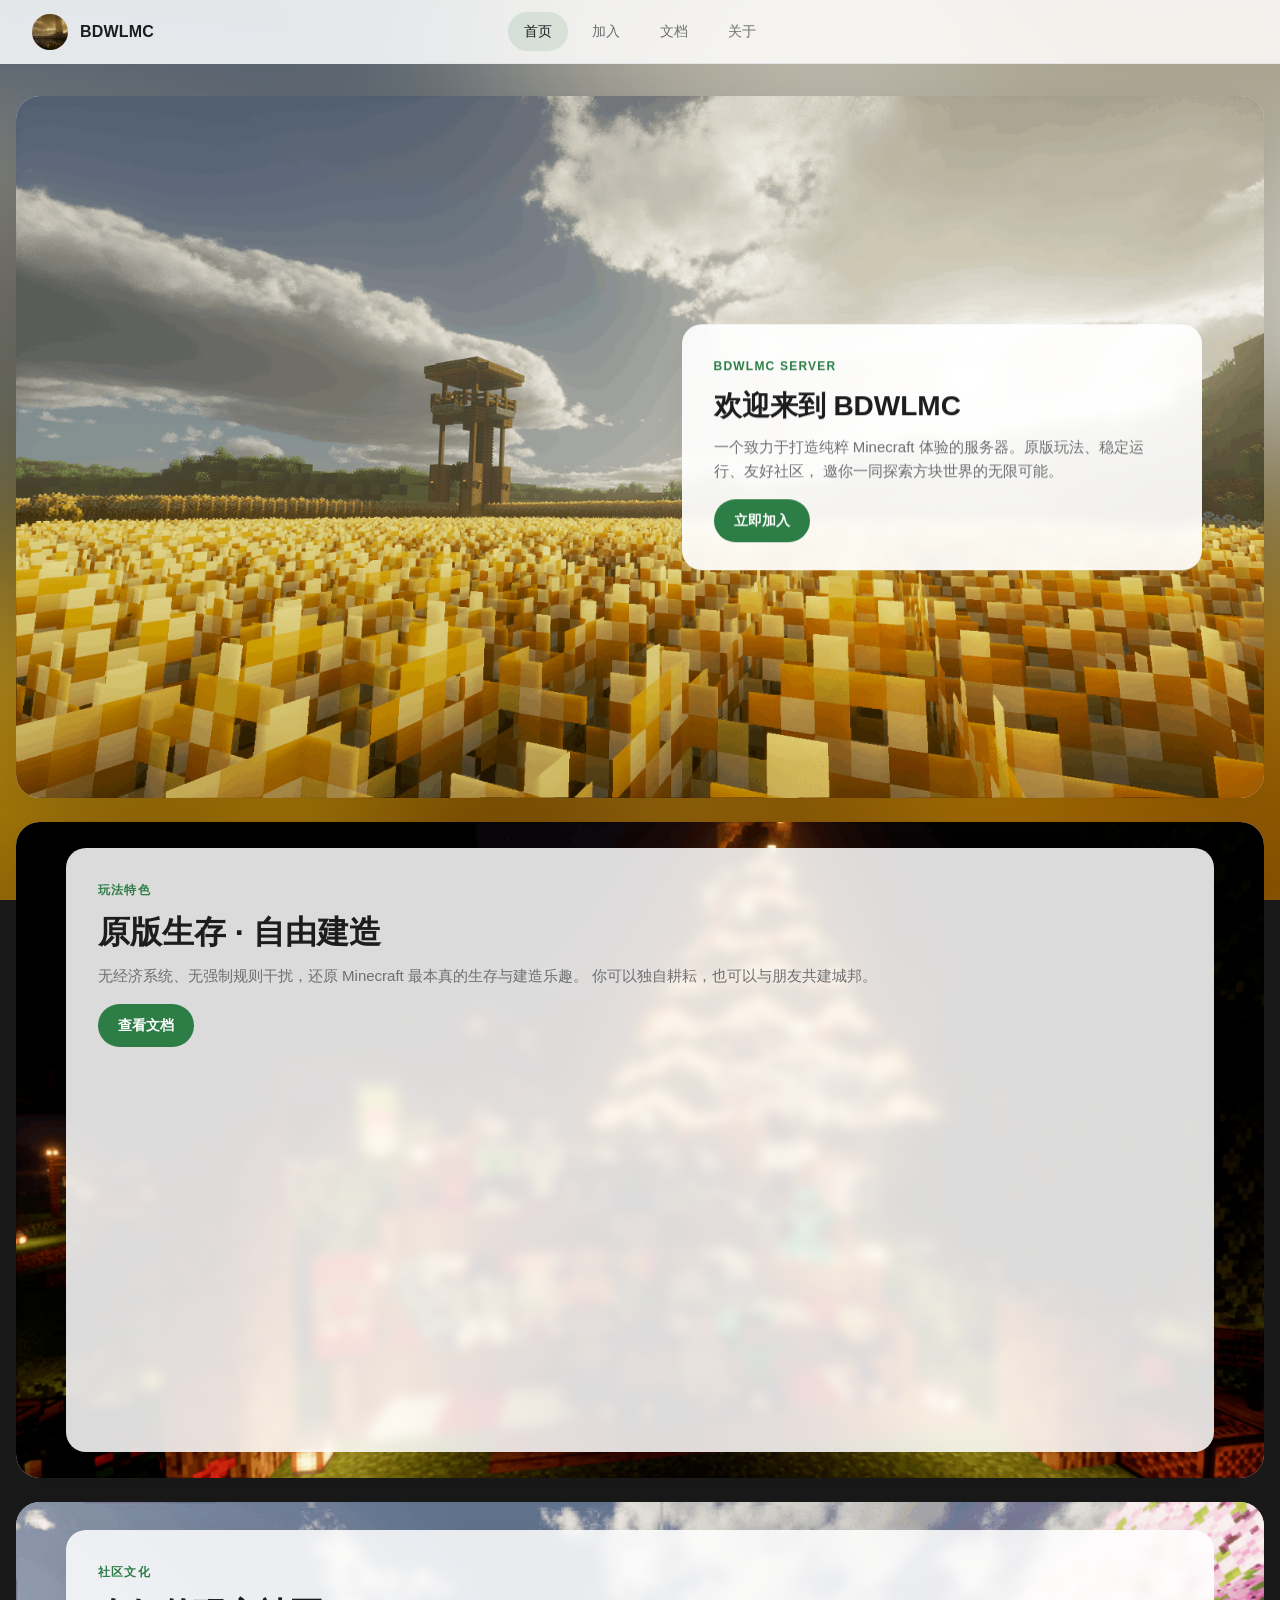
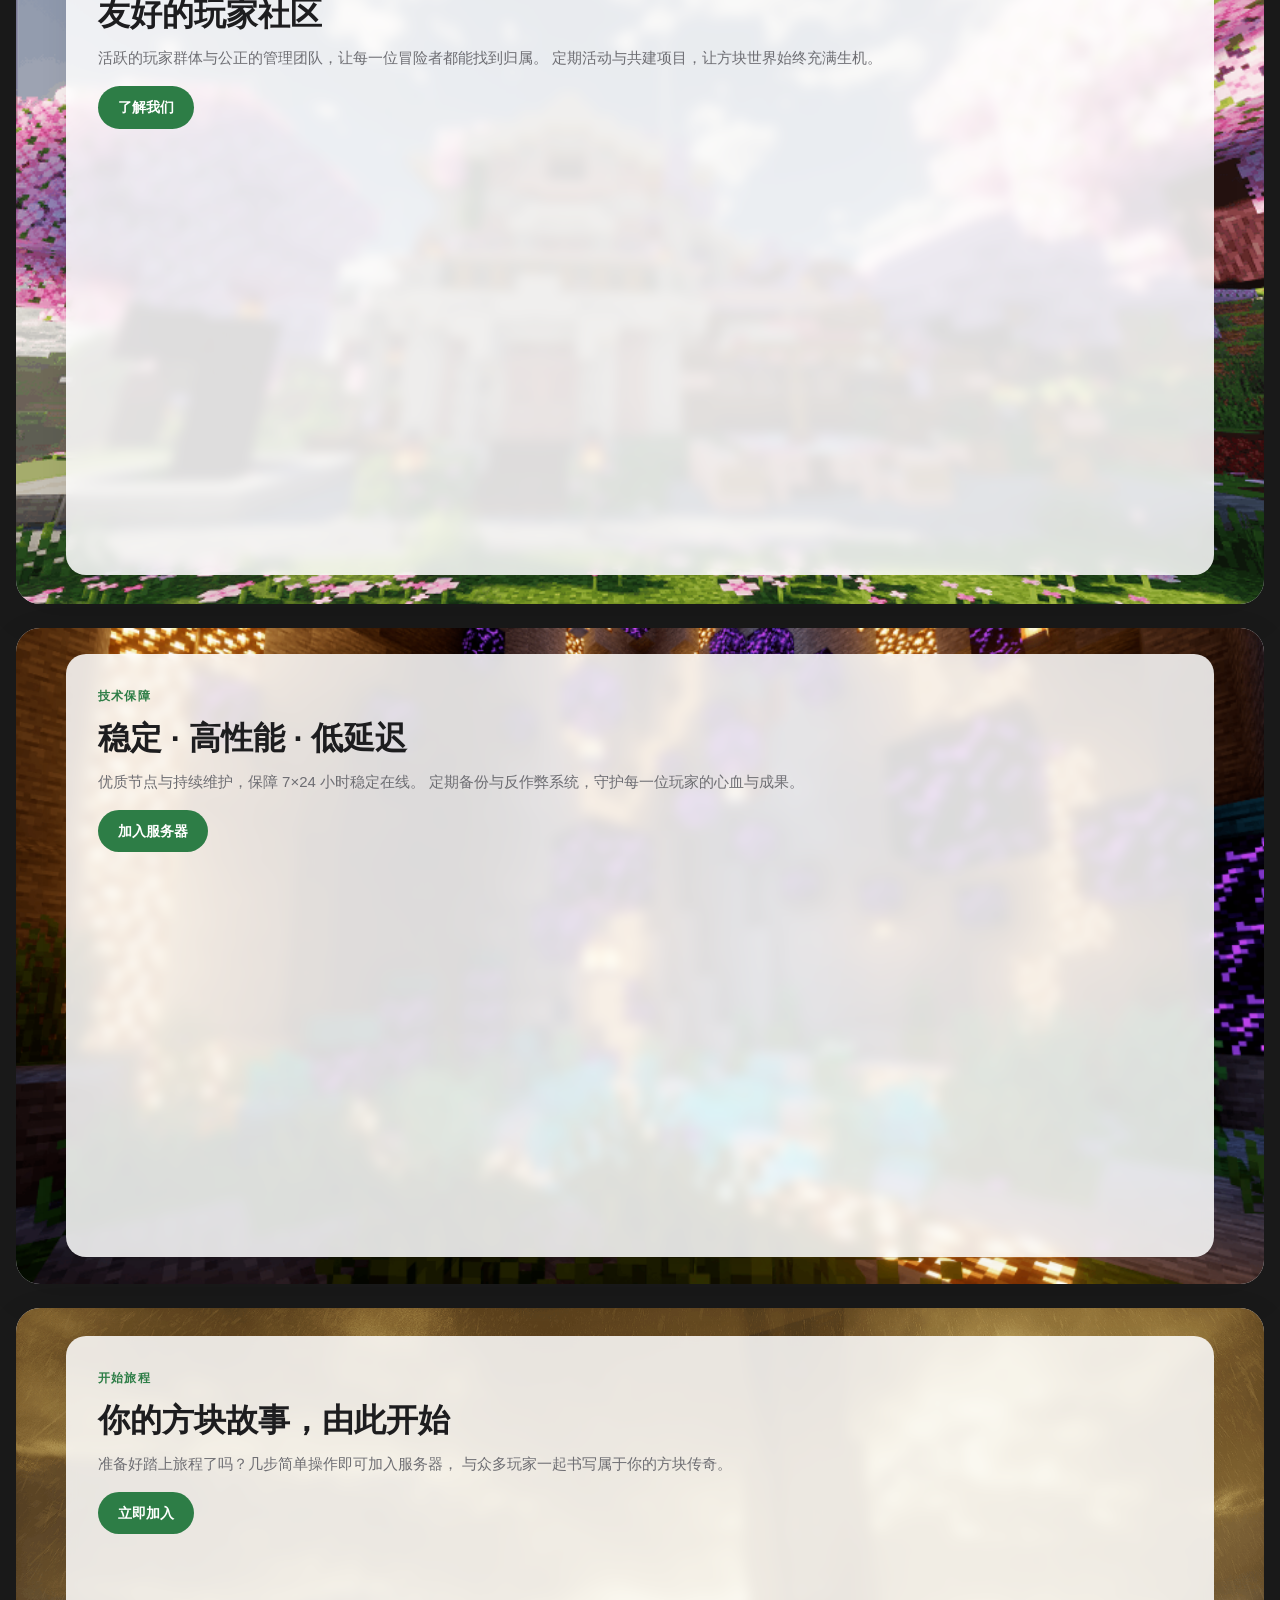
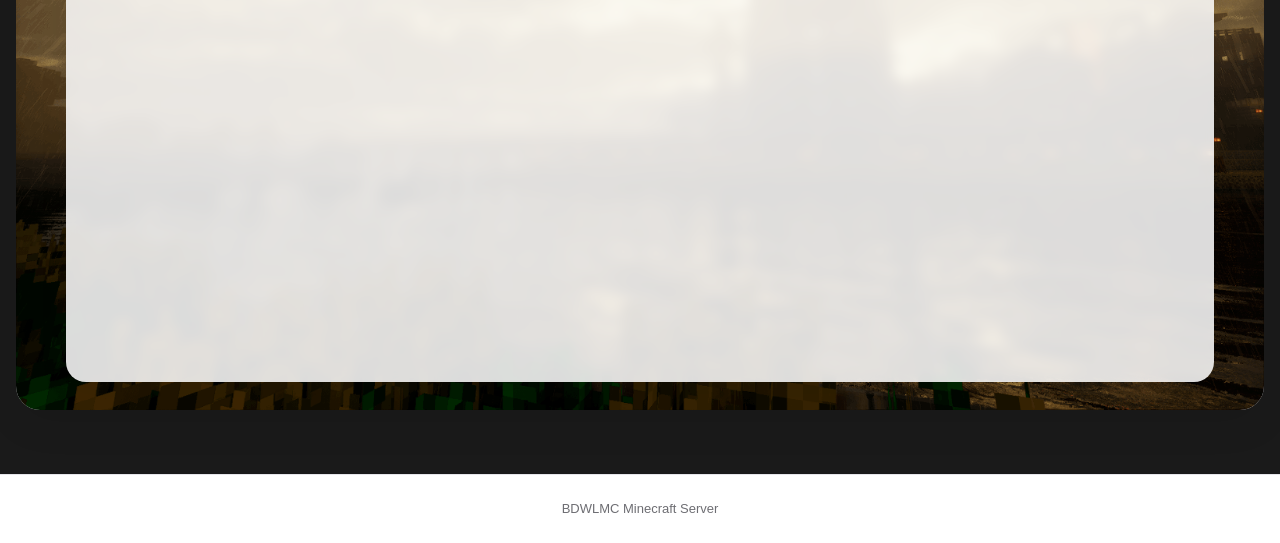
==== commit 1d43373f: "优化界面" ====
--- a/index.html
+++ b/index.html
@@ -5,15 +5,21 @@
     <meta name="viewport" content="width=device-width, initial-scale=1.0" />
     <meta name="description" content="BDWLMC Minecraft 服务器官方网站" />
     <title>BDWLMC - Minecraft 服务器</title>
-    <link rel="stylesheet" href="assets/css/style.css" />
+    <link rel="stylesheet" href="/assets/css/style.css" />
   </head>
   <body>
+    <!-- ==================== 动态模糊背景 ==================== -->
+    <div class="bg-blur" aria-hidden="true">
+      <div class="bg-blur__layer"></div>
+      <div class="bg-blur__layer"></div>
+    </div>
+
     <!-- ==================== Header ==================== -->
     <header class="site-header">
       <div class="site-header__left">
         <img
           class="site-header__avatar"
-          src="/assets/icon/icon.png"
+          src="/assets/icons/icon.png"
           alt="服务器头像"
         />
         <span class="site-header__title">BDWLMC</span>
@@ -33,7 +39,7 @@
     <main class="main">
       <section class="waterfall" id="home">
         <!-- 第一张：右侧中部大块蒙版，服务器介绍 -->
-        <article class="card card--hero">
+        <article class="card card--hero" id="card-1">
           <img
             class="card__image"
             src="/assets/src/src1.png"
@@ -51,7 +57,7 @@
         </article>
 
         <!-- 后续：快覆盖全图蒙版 -->
-        <article class="card card--full">
+        <article class="card card--full" id="card-2">
           <img
             class="card__image"
             src="/assets/src/src2.png"
@@ -68,7 +74,7 @@
           </div>
         </article>
 
-        <article class="card card--full">
+        <article class="card card--full" id="card-3">
           <img
             class="card__image"
             src="/assets/src/src3.png"
@@ -85,7 +91,7 @@
           </div>
         </article>
 
-        <article class="card card--full">
+        <article class="card card--full" id="card-4">
           <img
             class="card__image"
             src="/assets/src/src4.png"
@@ -102,7 +108,7 @@
           </div>
         </article>
 
-        <article class="card card--full">
+        <article class="card card--full" id="card-5">
           <img
             class="card__image"
             src="/assets/src/src5.png"
@@ -126,6 +132,6 @@
       <p>BDWLMC Minecraft Server</p>
     </footer>
 
-    <script src="assets/js/main.js"></script>
+    <script src="/assets/js/main.js"></script>
   </body>
 </html>
--- a/assets/css/style.css
+++ b/assets/css/style.css
@@ -1,5 +1,5 @@
 :root {
-  --color-bg: #f5f5f7;
+  --color-bg: #1a1a1a;
   --color-text: #1d1d1f;
   --color-text-soft: #6e6e73;
   --color-surface: #ffffff;
@@ -45,14 +45,40 @@
   max-width: 100%;
 }
 
+/* ==================== 动态模糊背景 ==================== */
+.bg-blur {
+  position: fixed;
+  inset: 0;
+  z-index: 0;
+  overflow: hidden;
+  background-color: var(--color-bg);
+  pointer-events: none;
+}
+
+.bg-blur__layer {
+  position: absolute;
+  inset: -10%;
+  background-size: cover;
+  background-position: center;
+  background-repeat: no-repeat;
+  filter: blur(72px) saturate(1.3) brightness(0.85);
+  opacity: 0;
+  transition: opacity 0.8s ease;
+  transform: scale(1.1);
+}
+
+.bg-blur__layer.is-active {
+  opacity: 1;
+}
+
 /* ==================== Header ==================== */
 .site-header {
   position: sticky;
   top: 0;
   z-index: 100;
-  display: flex;
-  align-items: center;
-  justify-content: space-between;
+  display: grid;
+  grid-template-columns: 1fr auto 1fr;
+  align-items: center;
   height: var(--header-height);
   padding: 0 32px;
   background-color: rgba(255, 255, 255, 0.85);
@@ -62,6 +88,7 @@
 }
 
 .site-header__left {
+  justify-self: start;
   display: flex;
   align-items: center;
   gap: 12px;
@@ -83,6 +110,7 @@
 }
 
 .site-header__nav {
+  justify-self: center;
   display: flex;
   align-items: center;
   gap: 8px;
@@ -110,6 +138,7 @@
 }
 
 .site-header__right {
+  justify-self: end;
   display: flex;
   align-items: center;
   min-width: 36px;
@@ -117,6 +146,8 @@
 
 /* ==================== Main ==================== */
 .main {
+  position: relative;
+  z-index: 1;
   padding: 32px 16px 64px;
 }
 
@@ -223,6 +254,8 @@
 
 /* ==================== Footer ==================== */
 .site-footer {
+  position: relative;
+  z-index: 1;
   padding: 24px 32px;
   text-align: center;
   font-size: 13px;
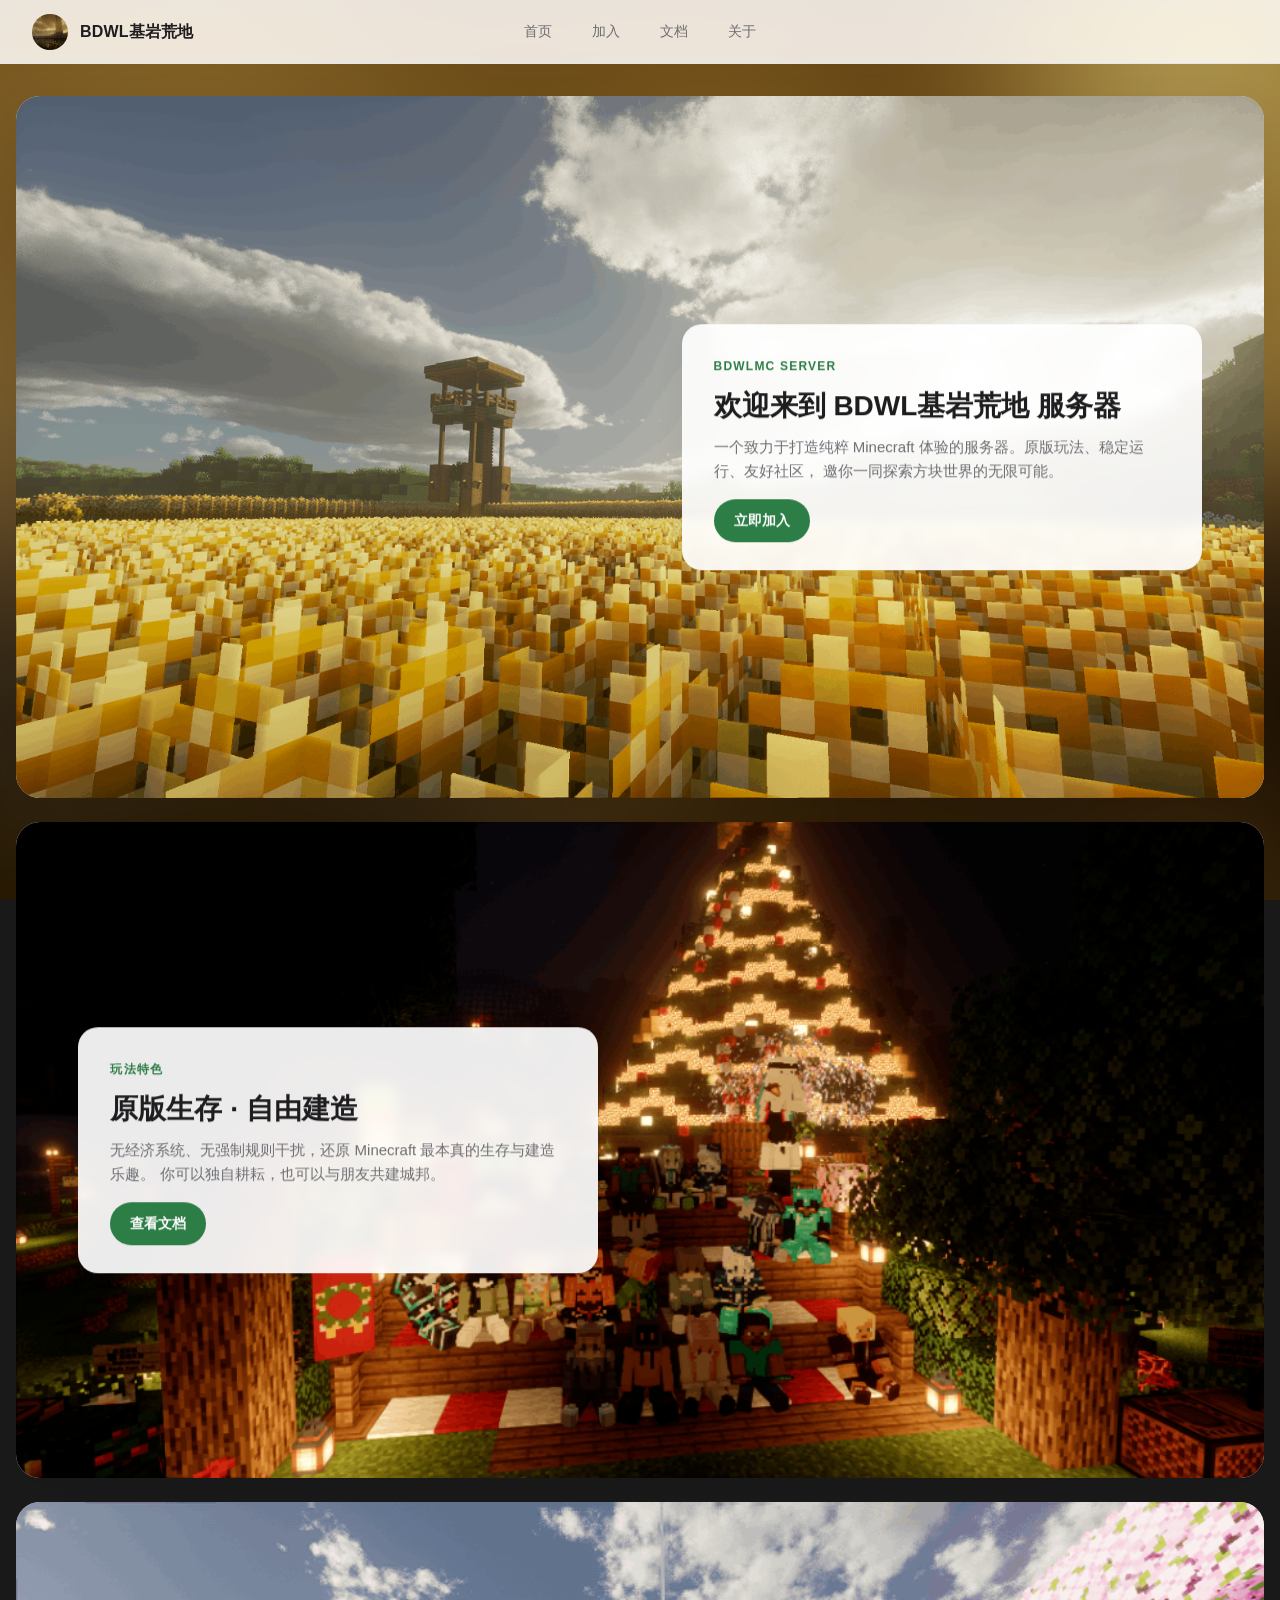
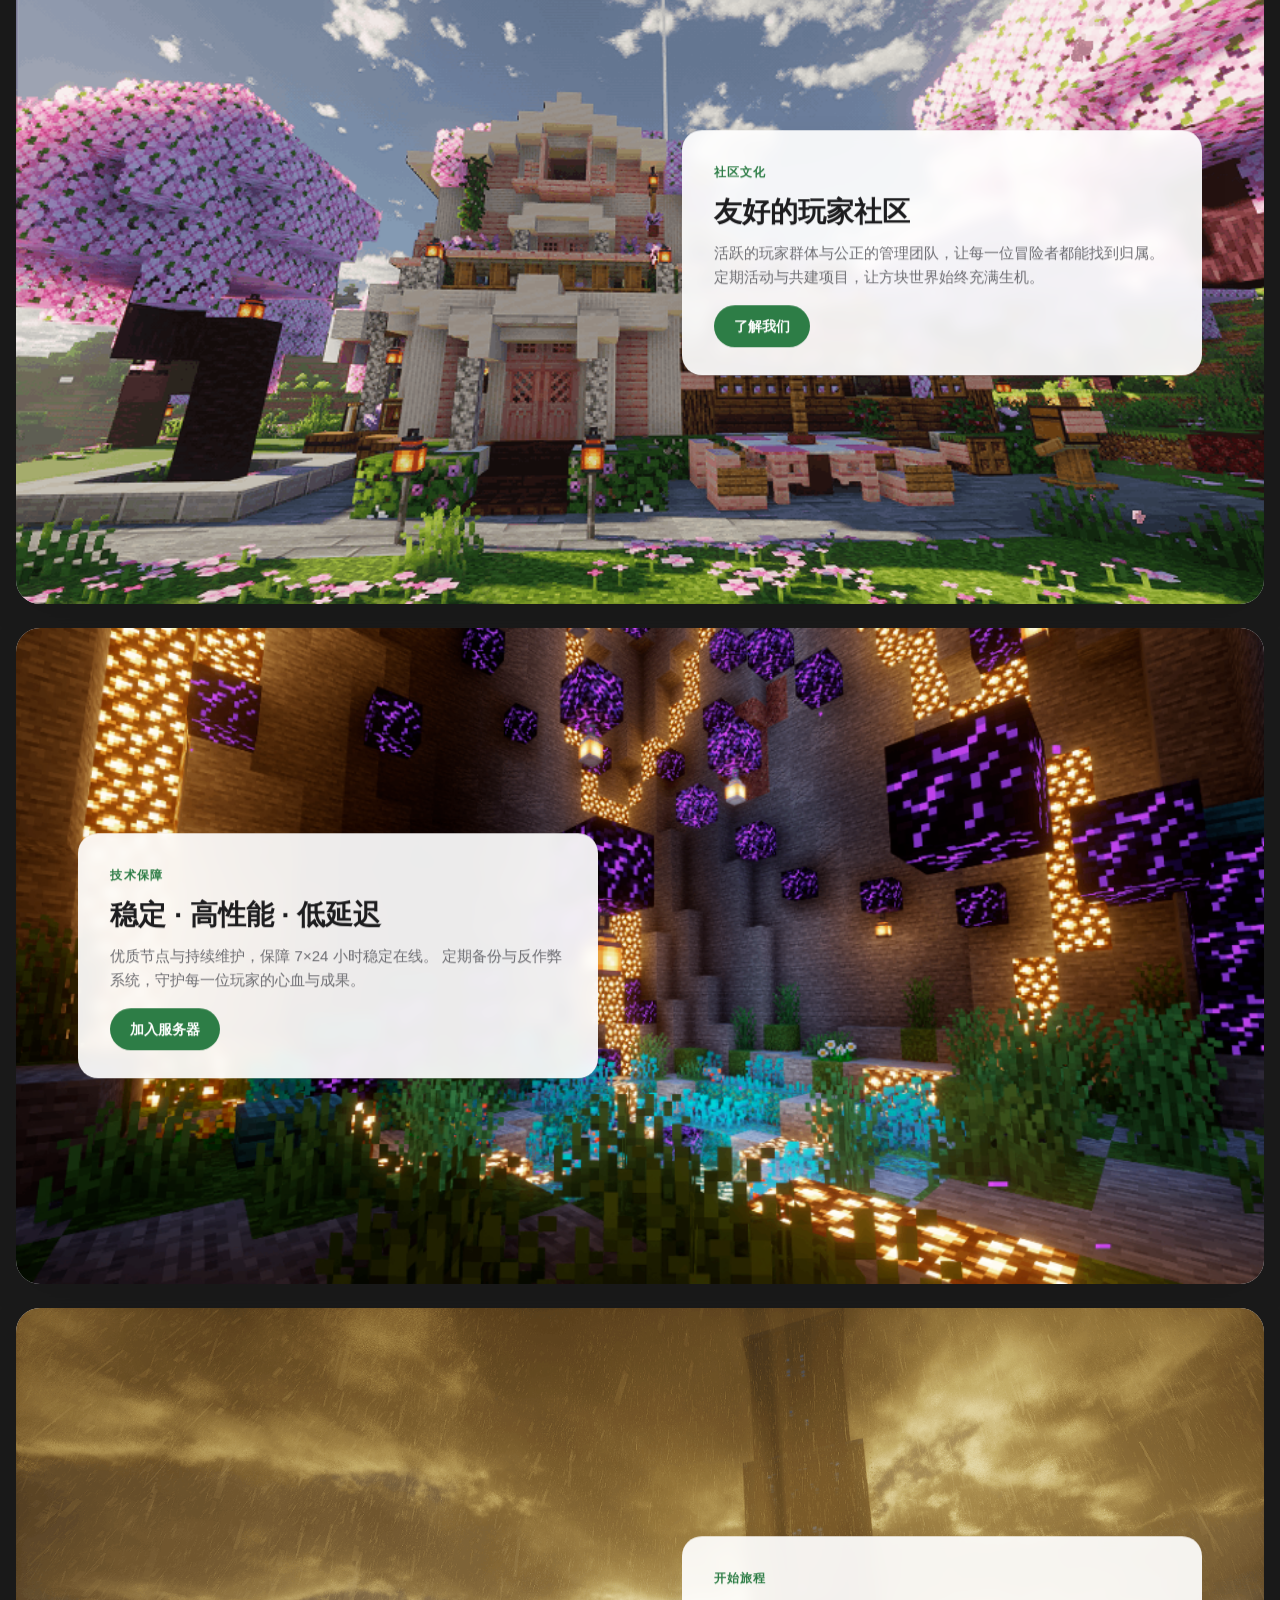
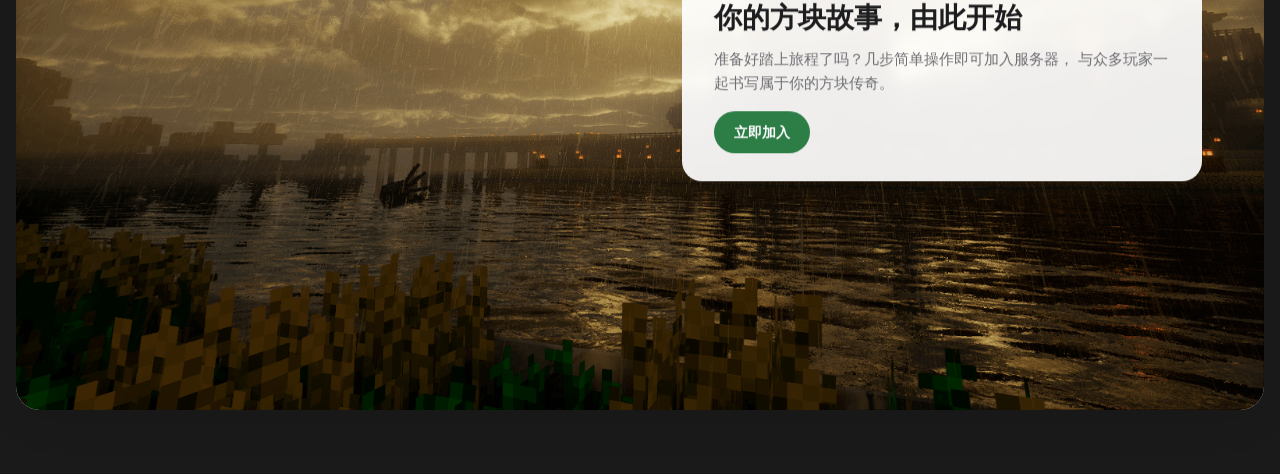
==== commit 55e5d857: "界面继续优化" ====
--- a/index.html
+++ b/index.html
@@ -22,14 +22,14 @@
           src="/assets/icons/icon.png"
           alt="服务器头像"
         />
-        <span class="site-header__title">BDWLMC</span>
+        <span class="site-header__title">BDWL基岩荒地</span>
       </div>
 
       <nav class="site-header__nav" aria-label="主导航">
-        <a class="site-header__nav-link site-header__nav-link--active" href="#home">首页</a>
-        <a class="site-header__nav-link" href="#join">加入</a>
-        <a class="site-header__nav-link" href="#docs">文档</a>
-        <a class="site-header__nav-link" href="#about">关于</a>
+        <a class="site-header__nav-link" href="/">首页</a>
+        <a class="site-header__nav-link" href="/join/index.html">加入</a>
+        <a class="site-header__nav-link" href="/docs/index.html">文档</a>
+        <a class="site-header__nav-link" href="/about/index.html">关于</a>
       </nav>
 
       <div class="site-header__right"></div>
@@ -38,8 +38,8 @@
     <!-- ==================== Main ==================== -->
     <main class="main">
       <section class="waterfall" id="home">
-        <!-- 第一张：右侧中部大块蒙版，服务器介绍 -->
-        <article class="card card--hero" id="card-1">
+        <!-- 第一张：右侧蒙版 -->
+        <article class="card card--right" id="card-1">
           <img
             class="card__image"
             src="/assets/src/src1.png"
@@ -47,17 +47,17 @@
           />
           <div class="card__overlay">
             <span class="overlay__eyebrow">BDWLMC Server</span>
-            <h2 class="overlay__title">欢迎来到 BDWLMC</h2>
+            <h2 class="overlay__title">欢迎来到 BDWL基岩荒地 服务器</h2>
             <p class="overlay__text">
               一个致力于打造纯粹 Minecraft 体验的服务器。原版玩法、稳定运行、友好社区，
               邀你一同探索方块世界的无限可能。
             </p>
-            <a class="overlay__cta" href="#join">立即加入</a>
+            <a class="overlay__cta" href="/join/index.html">立即加入</a>
           </div>
         </article>
 
-        <!-- 后续：快覆盖全图蒙版 -->
-        <article class="card card--full" id="card-2">
+        <!-- 第二张：左侧蒙版 -->
+        <article class="card card--left" id="card-2">
           <img
             class="card__image"
             src="/assets/src/src2.png"
@@ -70,11 +70,12 @@
               无经济系统、无强制规则干扰，还原 Minecraft 最本真的生存与建造乐趣。
               你可以独自耕耘，也可以与朋友共建城邦。
             </p>
-            <a class="overlay__cta" href="#docs">查看文档</a>
+            <a class="overlay__cta" href="/docs/index.html">查看文档</a>
           </div>
         </article>
 
-        <article class="card card--full" id="card-3">
+        <!-- 第三张：右侧蒙版 -->
+        <article class="card card--right" id="card-3">
           <img
             class="card__image"
             src="/assets/src/src3.png"
@@ -87,11 +88,12 @@
               活跃的玩家群体与公正的管理团队，让每一位冒险者都能找到归属。
               定期活动与共建项目，让方块世界始终充满生机。
             </p>
-            <a class="overlay__cta" href="#about">了解我们</a>
+            <a class="overlay__cta" href="/about/index.html">了解我们</a>
           </div>
         </article>
 
-        <article class="card card--full" id="card-4">
+        <!-- 第四张：左侧蒙版 -->
+        <article class="card card--left" id="card-4">
           <img
             class="card__image"
             src="/assets/src/src4.png"
@@ -104,11 +106,12 @@
               优质节点与持续维护，保障 7×24 小时稳定在线。
               定期备份与反作弊系统，守护每一位玩家的心血与成果。
             </p>
-            <a class="overlay__cta" href="#join">加入服务器</a>
+            <a class="overlay__cta" href="/join/index.html">加入服务器</a>
           </div>
         </article>
 
-        <article class="card card--full" id="card-5">
+        <!-- 第五张：右侧蒙版 -->
+        <article class="card card--right" id="card-5">
           <img
             class="card__image"
             src="/assets/src/src5.png"
@@ -121,17 +124,12 @@
               准备好踏上旅程了吗？几步简单操作即可加入服务器，
               与众多玩家一起书写属于你的方块传奇。
             </p>
-            <a class="overlay__cta" href="#join">立即加入</a>
+            <a class="overlay__cta" href="/join/index.html">立即加入</a>
           </div>
         </article>
       </section>
     </main>
 
-    <!-- ==================== Footer ==================== -->
-    <footer class="site-footer">
-      <p>BDWLMC Minecraft Server</p>
-    </footer>
-
     <script src="/assets/js/main.js"></script>
   </body>
 </html>
--- a/assets/css/style.css
+++ b/assets/css/style.css
@@ -176,8 +176,13 @@
   object-fit: cover;
 }
 
+/* 蒙版统一规格：垂直居中、宽 42%、最大 520px */
 .card__overlay {
   position: absolute;
+  top: 50%;
+  transform: translateY(-50%);
+  width: 42%;
+  max-width: 520px;
   background-color: rgba(255, 255, 255, 0.92);
   border-radius: 20px;
   box-shadow: var(--shadow-overlay);
@@ -186,25 +191,14 @@
   -webkit-backdrop-filter: blur(6px);
 }
 
-/* 第一张：右侧中部大块蒙版 */
-.card--hero .card__overlay {
-  top: 50%;
+/* 右侧蒙版 */
+.card--right .card__overlay {
   right: 5%;
-  transform: translateY(-50%);
-  width: 42%;
-  max-width: 520px;
-}
-
-/* 后续：快覆盖全图 */
-.card--full .card__overlay {
-  top: 4%;
-  left: 4%;
-  right: 4%;
-  bottom: 4%;
-  width: auto;
-  max-width: none;
-  transform: none;
-  background-color: rgba(255, 255, 255, 0.86);
+}
+
+/* 左侧蒙版 */
+.card--left .card__overlay {
+  left: 5%;
 }
 
 .overlay__eyebrow {
@@ -224,10 +218,6 @@
   margin-bottom: 12px;
 }
 
-.card--full .overlay__title {
-  font-size: 32px;
-}
-
 .overlay__text {
   font-size: 15px;
   color: var(--color-text-soft);
@@ -252,18 +242,6 @@
   box-shadow: 0 6px 18px rgba(45, 125, 70, 0.35);
 }
 
-/* ==================== Footer ==================== */
-.site-footer {
-  position: relative;
-  z-index: 1;
-  padding: 24px 32px;
-  text-align: center;
-  font-size: 13px;
-  color: var(--color-text-soft);
-  border-top: 1px solid var(--color-border);
-  background-color: var(--color-surface);
-}
-
 /* ==================== Responsive ==================== */
 @media (max-width: 768px) {
   .site-header {
@@ -276,16 +254,15 @@
     padding: 8px 10px;
     font-size: 13px;
   }
-  .card--hero .card__overlay,
-  .card--full .card__overlay {
+  .card--right .card__overlay,
+  .card--left .card__overlay {
     position: static;
     transform: none;
     width: auto;
     max-width: none;
     margin: 12px;
   }
-  .overlay__title,
-  .card--full .overlay__title {
+  .overlay__title {
     font-size: 22px;
   }
 }
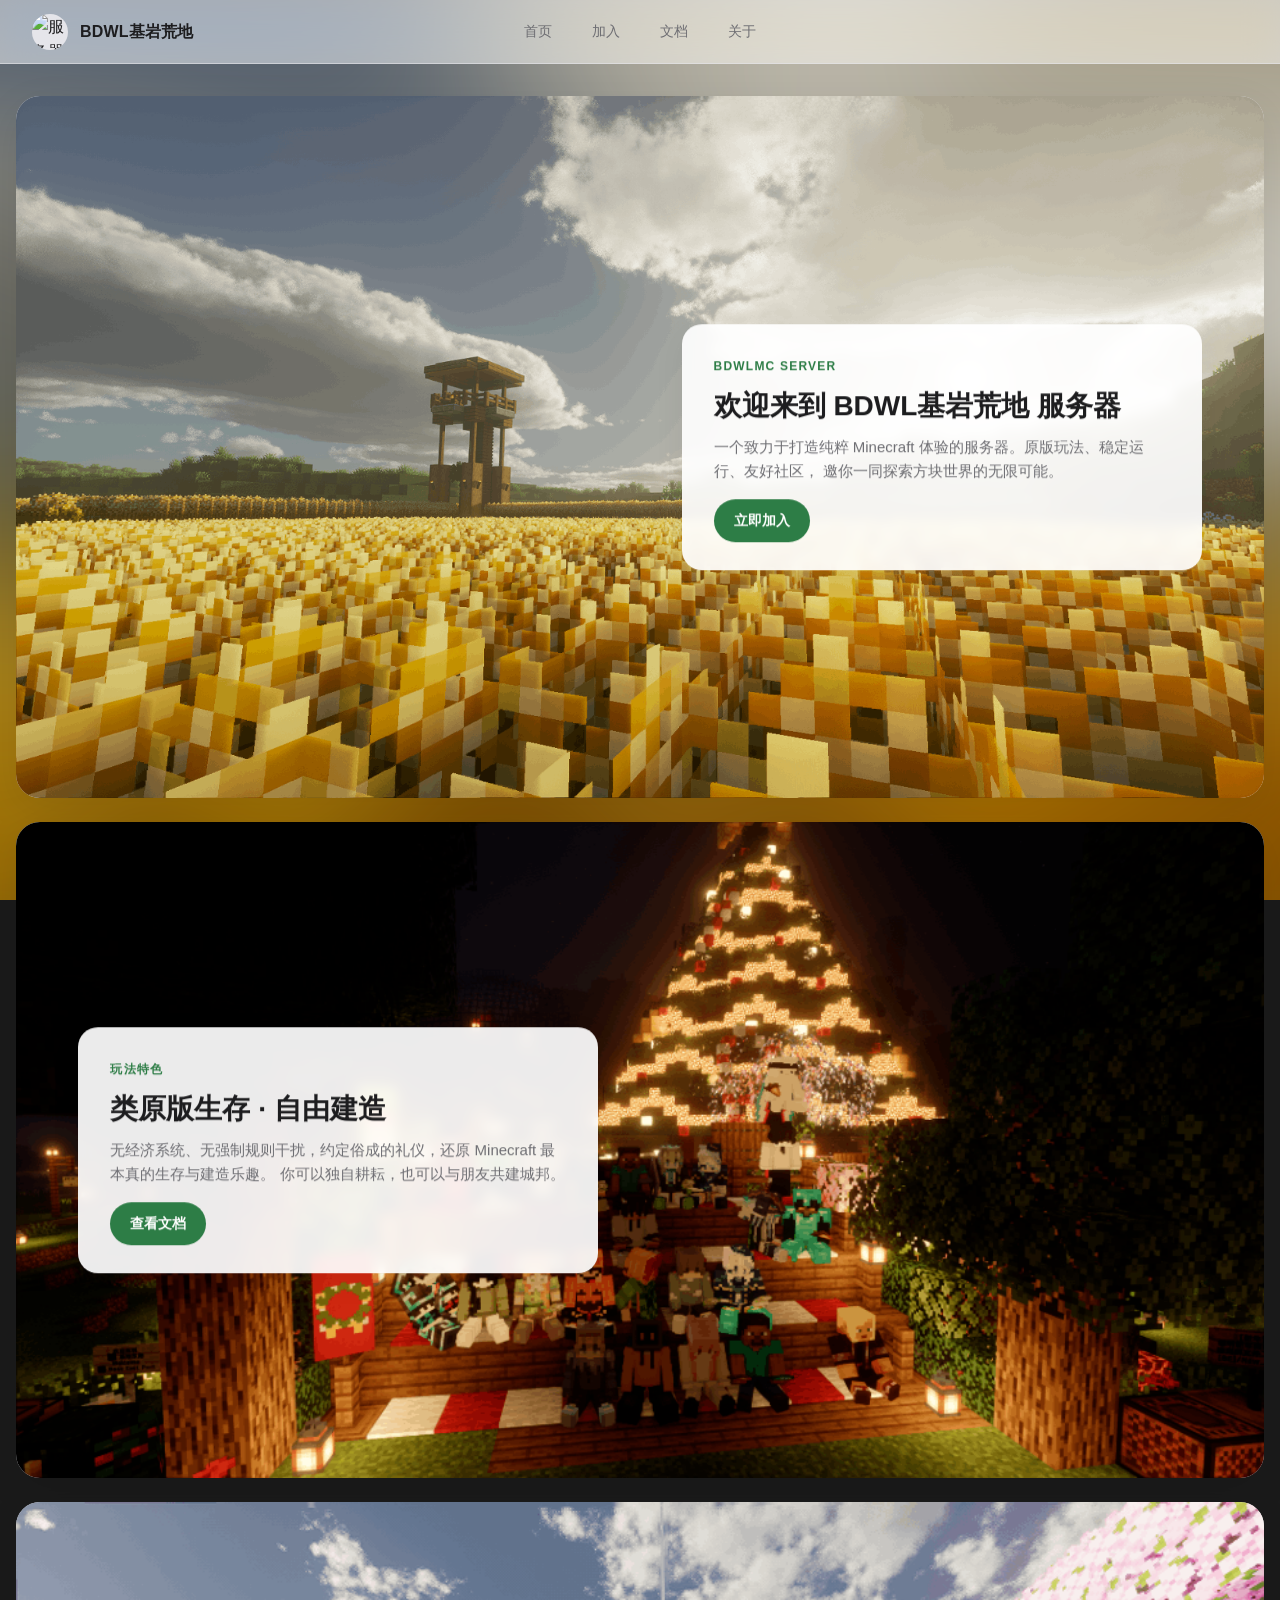
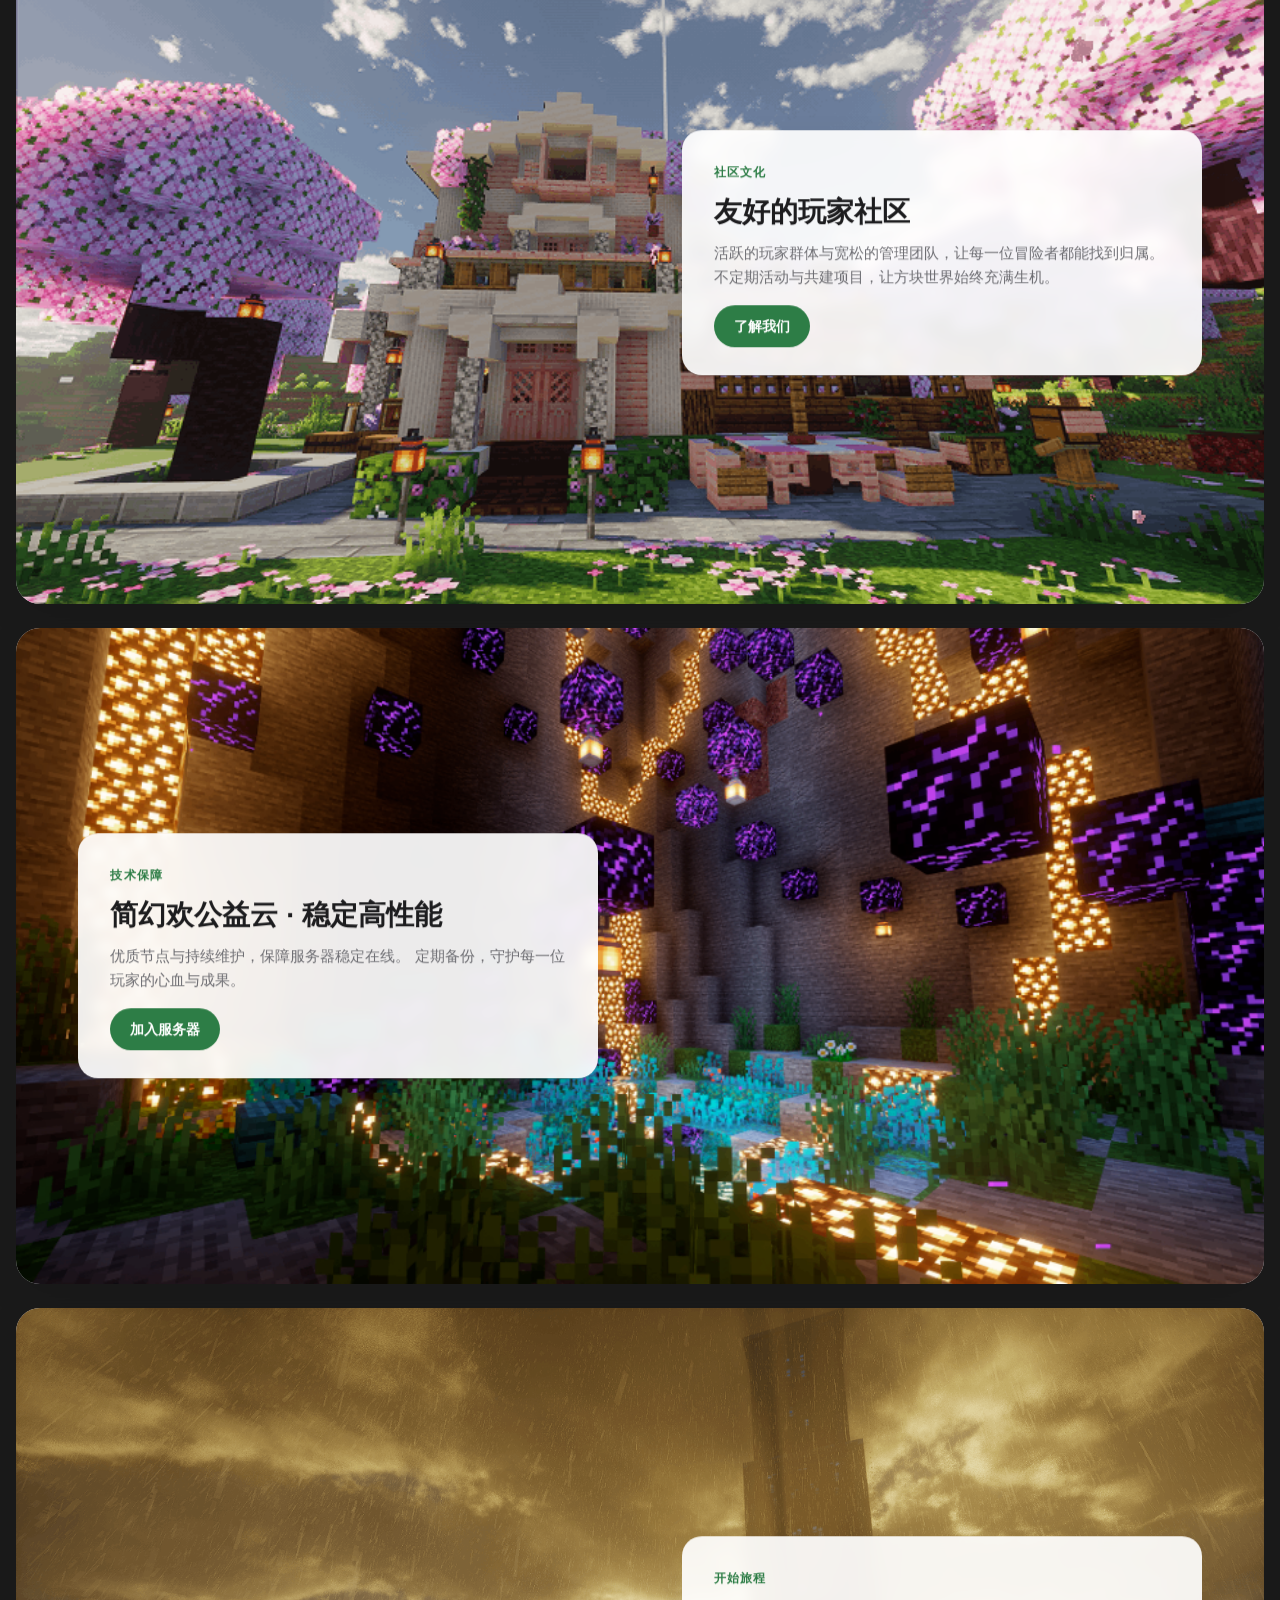
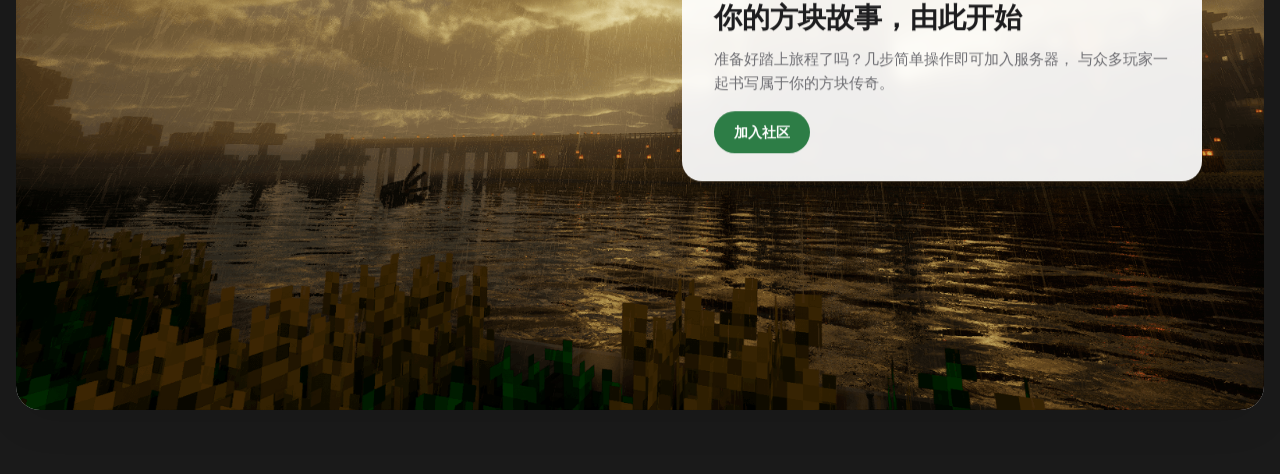
==== commit c976947a: "继续优化" ====
--- a/index.html
+++ b/index.html
@@ -19,7 +19,7 @@
       <div class="site-header__left">
         <img
           class="site-header__avatar"
-          src="/assets/icons/icon.png"
+          src="/assets/icon/icon64.png"
           alt="服务器头像"
         />
         <span class="site-header__title">BDWL基岩荒地</span>
@@ -27,9 +27,9 @@
 
       <nav class="site-header__nav" aria-label="主导航">
         <a class="site-header__nav-link" href="/">首页</a>
-        <a class="site-header__nav-link" href="/join/index.html">加入</a>
-        <a class="site-header__nav-link" href="/docs/index.html">文档</a>
-        <a class="site-header__nav-link" href="/about/index.html">关于</a>
+        <a class="site-header__nav-link" href="/join/">加入</a>
+        <a class="site-header__nav-link" href="/docs/">文档</a>
+        <a class="site-header__nav-link" href="/about/">关于</a>
       </nav>
 
       <div class="site-header__right"></div>
@@ -65,9 +65,9 @@
           />
           <div class="card__overlay">
             <span class="overlay__eyebrow">玩法特色</span>
-            <h2 class="overlay__title">原版生存 · 自由建造</h2>
+            <h2 class="overlay__title">类原版生存 · 自由建造</h2>
             <p class="overlay__text">
-              无经济系统、无强制规则干扰，还原 Minecraft 最本真的生存与建造乐趣。
+              无经济系统、无强制规则干扰，约定俗成的礼仪，还原 Minecraft 最本真的生存与建造乐趣。
               你可以独自耕耘，也可以与朋友共建城邦。
             </p>
             <a class="overlay__cta" href="/docs/index.html">查看文档</a>
@@ -85,8 +85,8 @@
             <span class="overlay__eyebrow">社区文化</span>
             <h2 class="overlay__title">友好的玩家社区</h2>
             <p class="overlay__text">
-              活跃的玩家群体与公正的管理团队，让每一位冒险者都能找到归属。
-              定期活动与共建项目，让方块世界始终充满生机。
+              活跃的玩家群体与宽松的管理团队，让每一位冒险者都能找到归属。
+              不定期活动与共建项目，让方块世界始终充满生机。
             </p>
             <a class="overlay__cta" href="/about/index.html">了解我们</a>
           </div>
@@ -101,10 +101,10 @@
           />
           <div class="card__overlay">
             <span class="overlay__eyebrow">技术保障</span>
-            <h2 class="overlay__title">稳定 · 高性能 · 低延迟</h2>
+            <h2 class="overlay__title">简幻欢公益云 · 稳定高性能</h2>
             <p class="overlay__text">
-              优质节点与持续维护，保障 7×24 小时稳定在线。
-              定期备份与反作弊系统，守护每一位玩家的心血与成果。
+              优质节点与持续维护，保障服务器稳定在线。
+              定期备份，守护每一位玩家的心血与成果。
             </p>
             <a class="overlay__cta" href="/join/index.html">加入服务器</a>
           </div>
@@ -124,7 +124,7 @@
               准备好踏上旅程了吗？几步简单操作即可加入服务器，
               与众多玩家一起书写属于你的方块传奇。
             </p>
-            <a class="overlay__cta" href="/join/index.html">立即加入</a>
+            <a class="overlay__cta" href="https://qm.qq.com/q/sLSj9ikZwG">加入社区</a>
           </div>
         </article>
       </section>
--- a/assets/css/style.css
+++ b/assets/css/style.css
@@ -81,10 +81,10 @@
   align-items: center;
   height: var(--header-height);
   padding: 0 32px;
-  background-color: rgba(255, 255, 255, 0.85);
+  background-color: rgba(255, 255, 255, 0.5);
   backdrop-filter: saturate(180%) blur(16px);
   -webkit-backdrop-filter: saturate(180%) blur(16px);
-  border-bottom: 1px solid var(--color-border);
+  border-bottom: 1px solid rgba(229, 229, 234, 0.6);
 }
 
 .site-header__left {
@@ -266,3 +266,182 @@
     font-size: 22px;
   }
 }
+
+/* ==================== Join 页面 ==================== */
+.join-bg {
+  position: fixed;
+  inset: 0;
+  z-index: 0;
+  background-size: cover;
+  background-position: center;
+  background-repeat: no-repeat;
+  pointer-events: none;
+}
+
+.join-main {
+  position: relative;
+  z-index: 1;
+  padding: 32px 16px 64px;
+}
+
+.join-grid {
+  display: grid;
+  grid-template-columns: 1fr 1fr;
+  gap: var(--gap);
+  max-width: var(--content-max);
+  margin: 0 auto;
+}
+
+.join-card {
+  background-color: rgba(255, 255, 255, 0.8);
+  border-radius: var(--radius-card);
+  box-shadow: var(--shadow-card);
+  padding: 32px;
+  backdrop-filter: blur(6px);
+  -webkit-backdrop-filter: blur(6px);
+}
+
+.join-card--full {
+  grid-column: 1 / -1;
+}
+
+.join-card__eyebrow {
+  display: inline-block;
+  font-size: 12px;
+  font-weight: 600;
+  letter-spacing: 1.2px;
+  text-transform: uppercase;
+  color: var(--color-accent);
+  margin-bottom: 12px;
+}
+
+.join-card__title {
+  font-size: 26px;
+  font-weight: 700;
+  line-height: 1.25;
+  margin-bottom: 12px;
+}
+
+.join-card__text {
+  font-size: 15px;
+  color: var(--color-text-soft);
+  margin-bottom: 16px;
+}
+
+.join-card__text--hint {
+  margin-top: 16px;
+  font-size: 13px;
+  opacity: 0.8;
+}
+
+.info-list {
+  margin: 8px 0 0;
+}
+
+.info-row {
+  display: flex;
+  justify-content: space-between;
+  align-items: baseline;
+  padding: 10px 0;
+  border-top: 1px solid rgba(229, 229, 234, 0.7);
+  gap: 16px;
+}
+
+.info-row__label {
+  font-size: 14px;
+  color: var(--color-text-soft);
+  flex-shrink: 0;
+}
+
+.info-row__value {
+  font-size: 14px;
+  font-weight: 500;
+  text-align: right;
+}
+
+.info-row__value--code {
+  font-family: "SFMono-Regular", Consolas, "Liberation Mono", Menlo, monospace;
+  font-size: 13px;
+  background-color: rgba(45, 125, 70, 0.08);
+  padding: 2px 8px;
+  border-radius: 6px;
+}
+
+.step-list {
+  margin: 16px 0 0;
+  padding-left: 20px;
+}
+
+.step-list li {
+  font-size: 14px;
+  color: var(--color-text-soft);
+  margin-bottom: 8px;
+}
+
+.status-row {
+  display: inline-flex;
+  align-items: center;
+  gap: 8px;
+  margin-bottom: 16px;
+}
+
+.status-dot {
+  width: 10px;
+  height: 10px;
+  border-radius: 50%;
+  background-color: var(--color-accent);
+  box-shadow: 0 0 0 4px rgba(45, 125, 70, 0.15);
+}
+
+.status-row__text {
+  font-size: 14px;
+  font-weight: 600;
+  color: var(--color-accent);
+}
+
+.status-dot--loading {
+  background-color: #b0b0b5;
+  box-shadow: 0 0 0 4px rgba(0, 0, 0, 0.06);
+  animation: status-pulse 1s ease-in-out infinite;
+}
+
+.status-dot--offline {
+  background-color: #d33;
+  box-shadow: 0 0 0 4px rgba(221, 51, 51, 0.15);
+}
+
+@keyframes status-pulse {
+  0%,
+  100% {
+    opacity: 1;
+  }
+  50% {
+    opacity: 0.4;
+  }
+}
+
+.status-motd {
+  margin: 12px 0 0;
+  padding: 12px;
+  background-color: rgba(0, 0, 0, 0.04);
+  border-radius: 12px;
+  font-size: 13px;
+  white-space: pre-wrap;
+  color: var(--color-text);
+}
+
+.status-players {
+  margin: 12px 0 0;
+  font-size: 13px;
+  color: var(--color-text-soft);
+  line-height: 1.8;
+}
+
+@media (max-width: 768px) {
+  .join-grid {
+    grid-template-columns: 1fr;
+  }
+  .join-card__title {
+    font-size: 22px;
+  }
+}
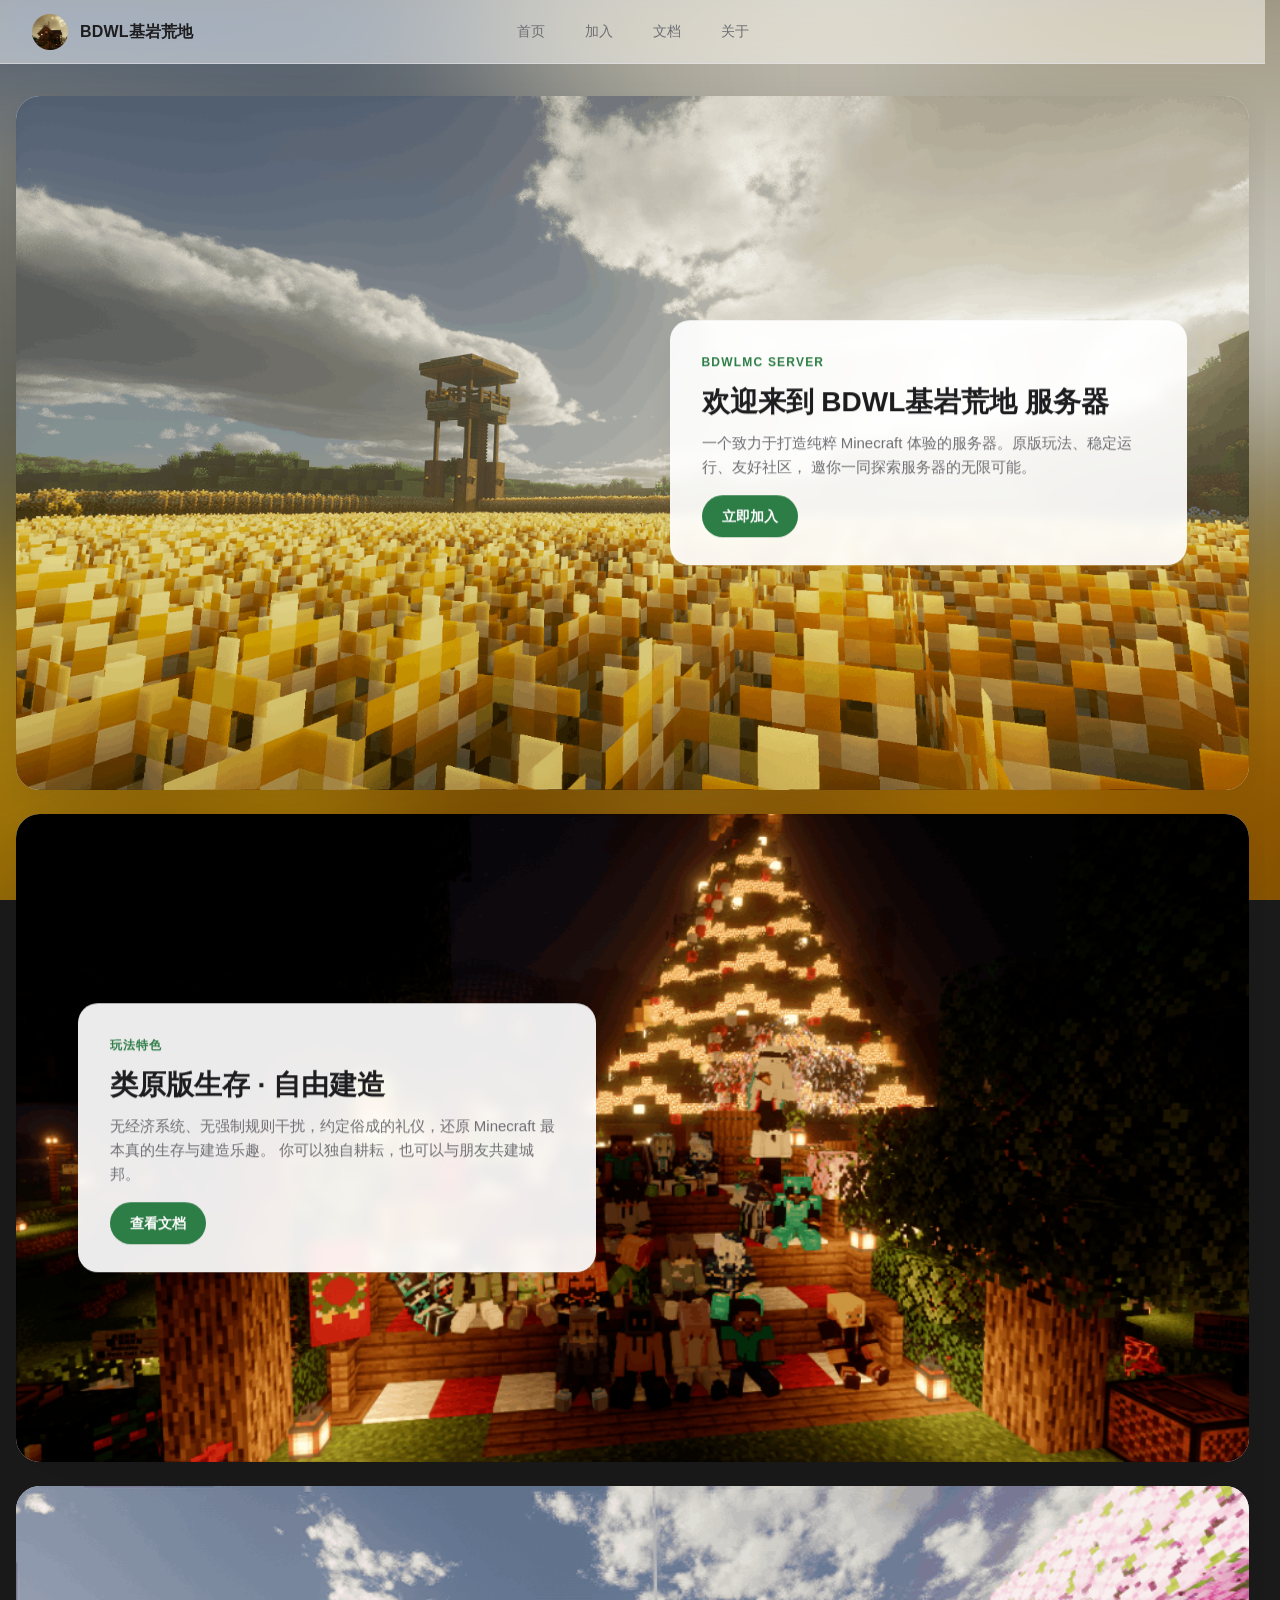
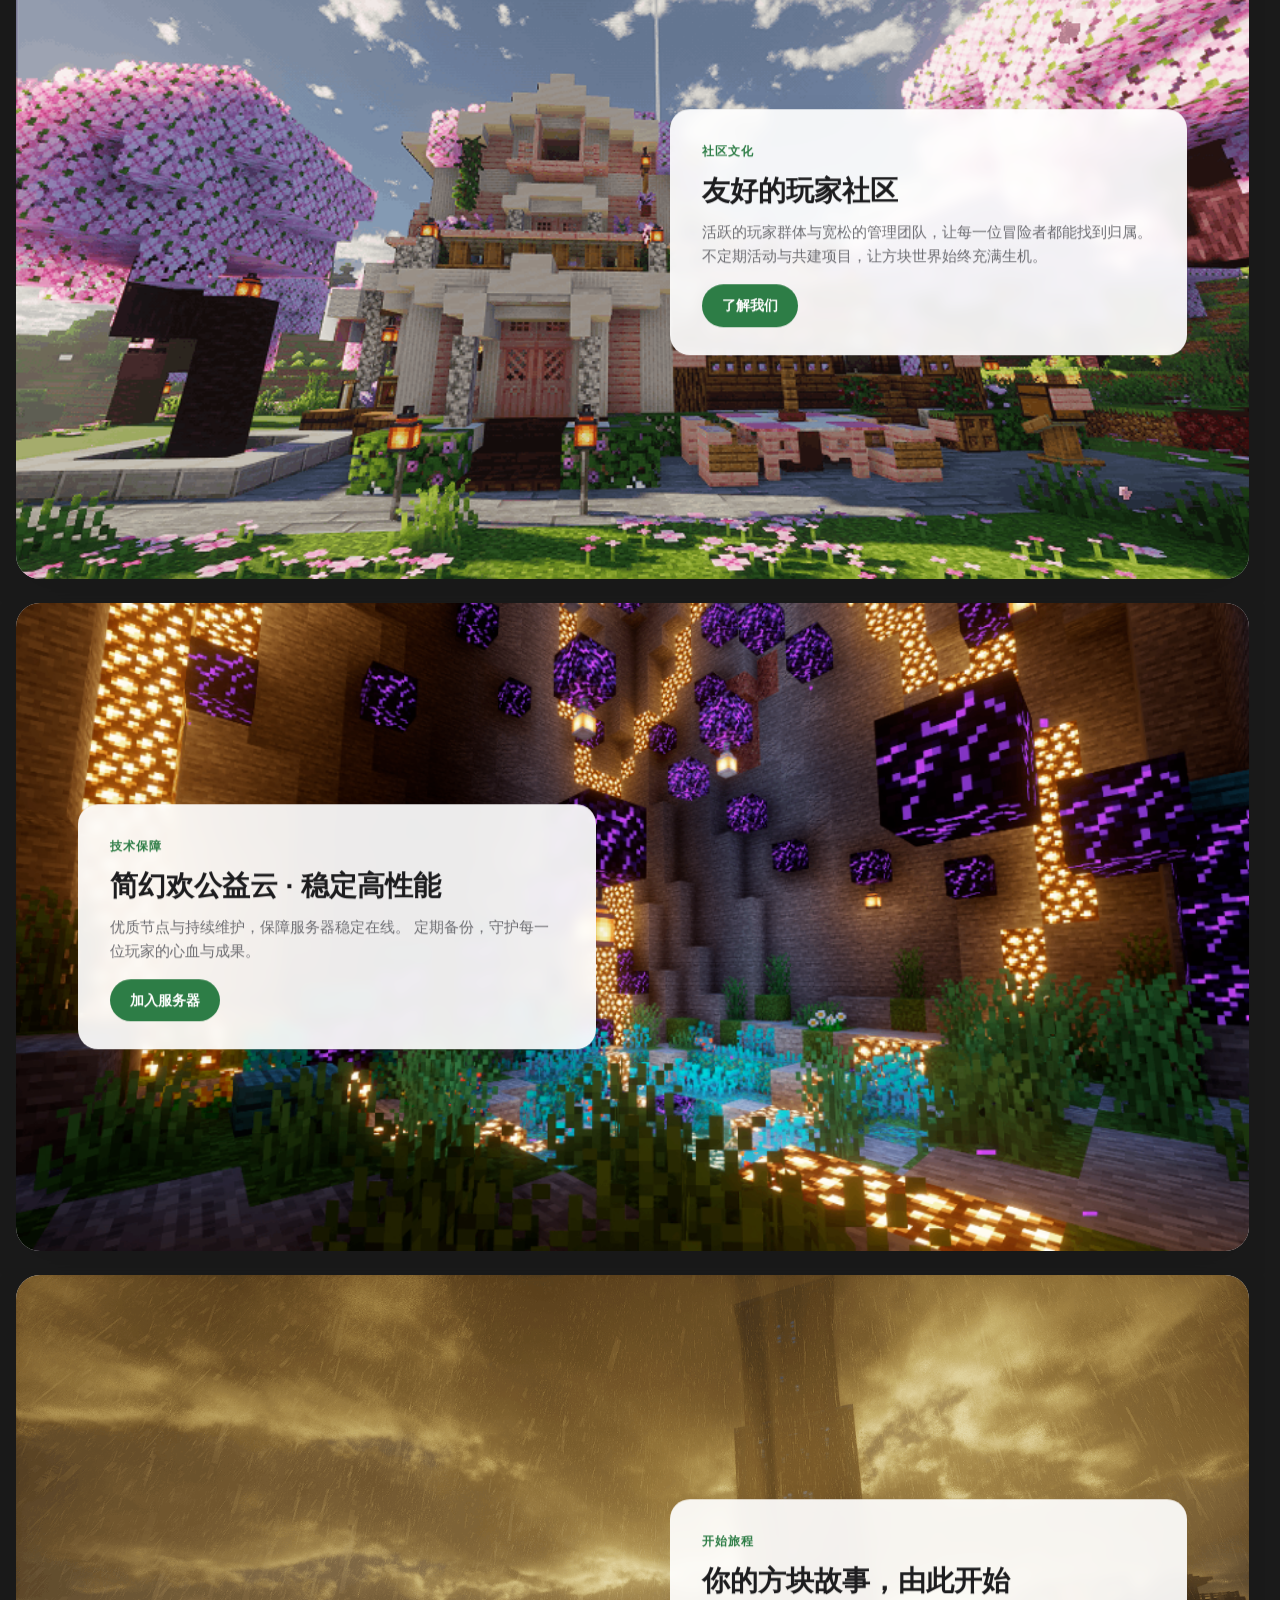
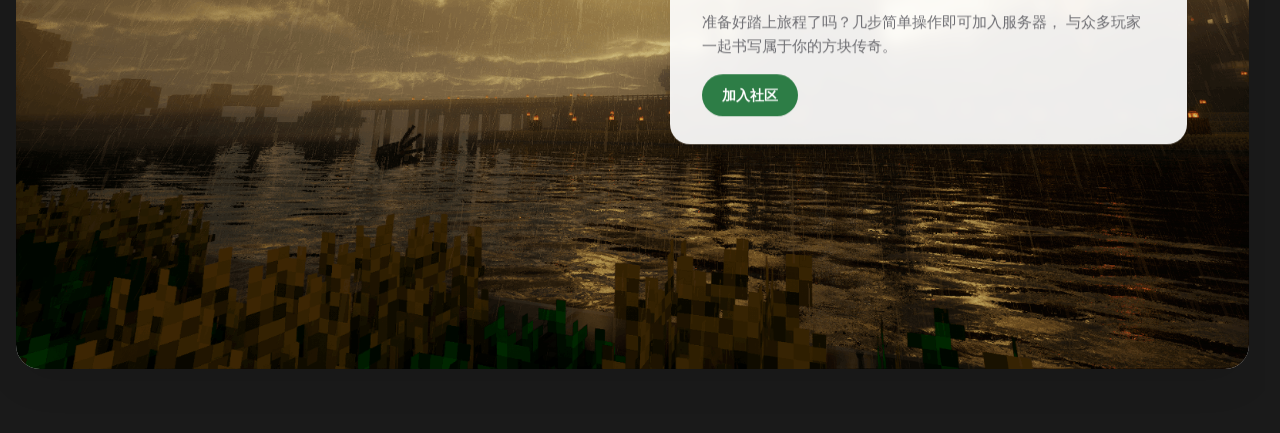
==== commit 0e8b9107: "成功部署" ====
--- a/index.html
+++ b/index.html
@@ -4,8 +4,10 @@
     <meta charset="UTF-8" />
     <meta name="viewport" content="width=device-width, initial-scale=1.0" />
     <meta name="description" content="BDWLMC Minecraft 服务器官方网站" />
-    <title>BDWLMC - Minecraft 服务器</title>
+    <title>首页 - BDWL基岩荒地</title>
+    <link rel="stylesheet" href="/assets/css/common.css" />
     <link rel="stylesheet" href="/assets/css/style.css" />
+    <link rel="icon" href="/assets/icons/icon64.png" />
   </head>
   <body>
     <!-- ==================== 动态模糊背景 ==================== -->
@@ -19,7 +21,7 @@
       <div class="site-header__left">
         <img
           class="site-header__avatar"
-          src="/assets/icon/icon64.png"
+          src="/assets/icons/icon256.png"
           alt="服务器头像"
         />
         <span class="site-header__title">BDWL基岩荒地</span>
@@ -50,9 +52,9 @@
             <h2 class="overlay__title">欢迎来到 BDWL基岩荒地 服务器</h2>
             <p class="overlay__text">
               一个致力于打造纯粹 Minecraft 体验的服务器。原版玩法、稳定运行、友好社区，
-              邀你一同探索方块世界的无限可能。
+              邀你一同探索服务器的无限可能。
             </p>
-            <a class="overlay__cta" href="/join/index.html">立即加入</a>
+            <a class="overlay__cta" href="/join/">立即加入</a>
           </div>
         </article>
 
@@ -70,7 +72,7 @@
               无经济系统、无强制规则干扰，约定俗成的礼仪，还原 Minecraft 最本真的生存与建造乐趣。
               你可以独自耕耘，也可以与朋友共建城邦。
             </p>
-            <a class="overlay__cta" href="/docs/index.html">查看文档</a>
+            <a class="overlay__cta" href="/docs/">查看文档</a>
           </div>
         </article>
 
@@ -88,7 +90,7 @@
               活跃的玩家群体与宽松的管理团队，让每一位冒险者都能找到归属。
               不定期活动与共建项目，让方块世界始终充满生机。
             </p>
-            <a class="overlay__cta" href="/about/index.html">了解我们</a>
+            <a class="overlay__cta" href="/about/">了解我们</a>
           </div>
         </article>
 
@@ -106,7 +108,7 @@
               优质节点与持续维护，保障服务器稳定在线。
               定期备份，守护每一位玩家的心血与成果。
             </p>
-            <a class="overlay__cta" href="/join/index.html">加入服务器</a>
+            <a class="overlay__cta" href="/join/">加入服务器</a>
           </div>
         </article>
 
--- a/assets/css/common.css
+++ b/assets/css/common.css
@@ -0,0 +1,158 @@
+/* ==================== 设计变量 ==================== */
+:root {
+  --color-bg: #1a1a1a;
+  --color-text: #1d1d1f;
+  --color-text-soft: #6e6e73;
+  --color-surface: #ffffff;
+  --color-border: #e5e5ea;
+  --color-accent: #2d7d46;
+  --radius-card: 24px;
+  --radius-pill: 999px;
+  --shadow-card: 0 12px 40px rgba(0, 0, 0, 0.08);
+  --shadow-overlay: 0 8px 32px rgba(0, 0, 0, 0.06);
+  --header-height: 64px;
+  --content-max: 1280px;
+  --gap: 24px;
+  --transition: 0.25s ease;
+}
+
+/* ==================== Reset ==================== */
+* {
+  box-sizing: border-box;
+  margin: 0;
+  padding: 0;
+}
+
+html,
+body {
+  height: 100%;
+}
+
+html {
+  scrollbar-gutter: stable;
+}
+
+body {
+  font-family: -apple-system, BlinkMacSystemFont, "Segoe UI", "PingFang SC",
+    "Hiragino Sans GB", "Microsoft YaHei", sans-serif;
+  background-color: var(--color-bg);
+  color: var(--color-text);
+  line-height: 1.6;
+  -webkit-font-smoothing: antialiased;
+}
+
+a {
+  color: inherit;
+  text-decoration: none;
+}
+
+img {
+  display: block;
+  max-width: 100%;
+}
+
+/* ==================== Header ==================== */
+.site-header {
+  position: sticky;
+  top: 0;
+  z-index: 100;
+  display: grid;
+  grid-template-columns: 1fr auto 1fr;
+  align-items: center;
+  height: var(--header-height);
+  padding: 0 32px;
+  background-color: rgba(255, 255, 255, 0.5);
+  backdrop-filter: saturate(180%) blur(16px);
+  -webkit-backdrop-filter: saturate(180%) blur(16px);
+  border-bottom: 1px solid rgba(229, 229, 234, 0.6);
+}
+
+.site-header__left {
+  justify-self: start;
+  display: flex;
+  align-items: center;
+  gap: 12px;
+}
+
+.site-header__avatar {
+  width: 36px;
+  height: 36px;
+  border-radius: 50%;
+  object-fit: cover;
+  background-color: var(--color-border);
+  flex-shrink: 0;
+}
+
+.site-header__title {
+  font-size: 16px;
+  font-weight: 600;
+  letter-spacing: 0.2px;
+}
+
+.site-header__nav {
+  justify-self: center;
+  display: flex;
+  align-items: center;
+  gap: 8px;
+}
+
+.site-header__nav-link {
+  display: inline-flex;
+  align-items: center;
+  padding: 8px 16px;
+  border-radius: var(--radius-pill);
+  font-size: 14px;
+  font-weight: 500;
+  color: var(--color-text-soft);
+  transition: background-color var(--transition), color var(--transition);
+}
+
+.site-header__nav-link:hover {
+  background-color: rgba(0, 0, 0, 0.05);
+  color: var(--color-text);
+}
+
+.site-header__nav-link--active {
+  color: var(--color-text);
+  background-color: rgba(45, 125, 70, 0.12);
+}
+
+.site-header__right {
+  justify-self: end;
+  display: flex;
+  align-items: center;
+  min-width: 36px;
+}
+
+/* ==================== 通用按钮 ==================== */
+.overlay__cta {
+  display: inline-flex;
+  align-items: center;
+  gap: 6px;
+  padding: 10px 20px;
+  border-radius: var(--radius-pill);
+  background-color: var(--color-accent);
+  color: #fff;
+  font-size: 14px;
+  font-weight: 600;
+  transition: transform var(--transition), box-shadow var(--transition);
+}
+
+.overlay__cta:hover {
+  transform: translateY(-1px);
+  box-shadow: 0 6px 18px rgba(45, 125, 70, 0.35);
+}
+
+/* ==================== 顶栏响应式 ==================== */
+@media (max-width: 768px) {
+  .site-header {
+    padding: 0 16px;
+  }
+  .site-header__title {
+    display: none;
+  }
+  .site-header__nav-link {
+    padding: 8px 10px;
+    font-size: 13px;
+  }
+}
--- a/assets/css/style.css
+++ b/assets/css/style.css
@@ -1,51 +1,4 @@
-:root {
-  --color-bg: #1a1a1a;
-  --color-text: #1d1d1f;
-  --color-text-soft: #6e6e73;
-  --color-surface: #ffffff;
-  --color-border: #e5e5ea;
-  --color-accent: #2d7d46;
-  --radius-card: 24px;
-  --radius-pill: 999px;
-  --shadow-card: 0 12px 40px rgba(0, 0, 0, 0.08);
-  --shadow-overlay: 0 8px 32px rgba(0, 0, 0, 0.06);
-  --header-height: 64px;
-  --content-max: 1280px;
-  --gap: 24px;
-  --transition: 0.25s ease;
-}
-
-* {
-  box-sizing: border-box;
-  margin: 0;
-  padding: 0;
-}
-
-html,
-body {
-  height: 100%;
-}
-
-body {
-  font-family: -apple-system, BlinkMacSystemFont, "Segoe UI", "PingFang SC",
-    "Hiragino Sans GB", "Microsoft YaHei", sans-serif;
-  background-color: var(--color-bg);
-  color: var(--color-text);
-  line-height: 1.6;
-  -webkit-font-smoothing: antialiased;
-}
-
-a {
-  color: inherit;
-  text-decoration: none;
-}
-
-img {
-  display: block;
-  max-width: 100%;
-}
-
-/* ==================== 动态模糊背景 ==================== */
+/* ==================== 首页：动态模糊背景 ==================== */
 .bg-blur {
   position: fixed;
   inset: 0;
@@ -71,80 +24,7 @@
   opacity: 1;
 }
 
-/* ==================== Header ==================== */
-.site-header {
-  position: sticky;
-  top: 0;
-  z-index: 100;
-  display: grid;
-  grid-template-columns: 1fr auto 1fr;
-  align-items: center;
-  height: var(--header-height);
-  padding: 0 32px;
-  background-color: rgba(255, 255, 255, 0.5);
-  backdrop-filter: saturate(180%) blur(16px);
-  -webkit-backdrop-filter: saturate(180%) blur(16px);
-  border-bottom: 1px solid rgba(229, 229, 234, 0.6);
-}
-
-.site-header__left {
-  justify-self: start;
-  display: flex;
-  align-items: center;
-  gap: 12px;
-}
-
-.site-header__avatar {
-  width: 36px;
-  height: 36px;
-  border-radius: 50%;
-  object-fit: cover;
-  background-color: var(--color-border);
-  flex-shrink: 0;
-}
-
-.site-header__title {
-  font-size: 16px;
-  font-weight: 600;
-  letter-spacing: 0.2px;
-}
-
-.site-header__nav {
-  justify-self: center;
-  display: flex;
-  align-items: center;
-  gap: 8px;
-}
-
-.site-header__nav-link {
-  display: inline-flex;
-  align-items: center;
-  padding: 8px 16px;
-  border-radius: var(--radius-pill);
-  font-size: 14px;
-  font-weight: 500;
-  color: var(--color-text-soft);
-  transition: background-color var(--transition), color var(--transition);
-}
-
-.site-header__nav-link:hover {
-  background-color: rgba(0, 0, 0, 0.05);
-  color: var(--color-text);
-}
-
-.site-header__nav-link--active {
-  color: var(--color-text);
-  background-color: rgba(45, 125, 70, 0.12);
-}
-
-.site-header__right {
-  justify-self: end;
-  display: flex;
-  align-items: center;
-  min-width: 36px;
-}
-
-/* ==================== Main ==================== */
+/* ==================== 首页：主体 ==================== */
 .main {
   position: relative;
   z-index: 1;
@@ -159,7 +39,7 @@
   margin: 0 auto;
 }
 
-/* ==================== Card ==================== */
+/* ==================== 首页：卡片 ==================== */
 .card {
   position: relative;
   width: 100%;
@@ -191,12 +71,10 @@
   -webkit-backdrop-filter: blur(6px);
 }
 
-/* 右侧蒙版 */
 .card--right .card__overlay {
   right: 5%;
 }
 
-/* 左侧蒙版 */
 .card--left .card__overlay {
   left: 5%;
 }
@@ -224,36 +102,8 @@
   margin-bottom: 16px;
 }
 
-.overlay__cta {
-  display: inline-flex;
-  align-items: center;
-  gap: 6px;
-  padding: 10px 20px;
-  border-radius: var(--radius-pill);
-  background-color: var(--color-accent);
-  color: #fff;
-  font-size: 14px;
-  font-weight: 600;
-  transition: transform var(--transition), box-shadow var(--transition);
-}
-
-.overlay__cta:hover {
-  transform: translateY(-1px);
-  box-shadow: 0 6px 18px rgba(45, 125, 70, 0.35);
-}
-
-/* ==================== Responsive ==================== */
+/* ==================== 首页响应式 ==================== */
 @media (max-width: 768px) {
-  .site-header {
-    padding: 0 16px;
-  }
-  .site-header__title {
-    display: none;
-  }
-  .site-header__nav-link {
-    padding: 8px 10px;
-    font-size: 13px;
-  }
   .card--right .card__overlay,
   .card--left .card__overlay {
     position: static;
@@ -267,7 +117,7 @@
   }
 }
 
-/* ==================== Join 页面 ==================== */
+/* ==================== Join / About：清晰背景 ==================== */
 .join-bg {
   position: fixed;
   inset: 0;
@@ -305,6 +155,40 @@
   grid-column: 1 / -1;
 }
 
+.sub-grid {
+  display: grid;
+  grid-template-columns: repeat(3, 1fr);
+  gap: 16px;
+  margin-top: 20px;
+}
+
+.sub-card {
+  display: block;
+  padding: 20px;
+  background-color: rgba(255, 255, 255, 0.7);
+  border-radius: 16px;
+  border: 1px solid rgba(0, 0, 0, 0.06);
+  transition: transform var(--transition), box-shadow var(--transition),
+    background-color var(--transition);
+}
+
+.sub-card:hover {
+  transform: translateY(-2px);
+  box-shadow: 0 8px 24px rgba(0, 0, 0, 0.1);
+  background-color: rgba(255, 255, 255, 0.88);
+}
+
+.sub-card__title {
+  font-size: 16px;
+  font-weight: 700;
+  margin-bottom: 6px;
+}
+
+.sub-card__text {
+  font-size: 13px;
+  color: var(--color-text-soft);
+}
+
 .join-card__eyebrow {
   display: inline-block;
   font-size: 12px;
@@ -334,6 +218,7 @@
   opacity: 0.8;
 }
 
+/* ==================== 信息行 / 步骤 ==================== */
 .info-list {
   margin: 8px 0 0;
 }
@@ -378,6 +263,7 @@
   margin-bottom: 8px;
 }
 
+/* ==================== 服务器状态 ==================== */
 .status-row {
   display: inline-flex;
   align-items: center;
@@ -437,6 +323,7 @@
   line-height: 1.8;
 }
 
+/* ==================== Join / About 响应式 ==================== */
 @media (max-width: 768px) {
   .join-grid {
     grid-template-columns: 1fr;
@@ -444,4 +331,84 @@
   .join-card__title {
     font-size: 22px;
   }
-}
+  .sub-grid {
+    grid-template-columns: 1fr;
+  }
+}
+
+/* ==================== 文档 Markdown 排版 ==================== */
+.doc-content > *:first-child {
+  margin-top: 0;
+}
+
+.doc-content h1,
+.doc-content h2,
+.doc-content h3 {
+  font-weight: 700;
+  line-height: 1.3;
+  margin: 24px 0 12px;
+}
+
+.doc-content h1 {
+  font-size: 28px;
+}
+
+.doc-content h2 {
+  font-size: 22px;
+}
+
+.doc-content h3 {
+  font-size: 18px;
+}
+
+.doc-content p {
+  font-size: 15px;
+  color: var(--color-text-soft);
+  margin-bottom: 12px;
+}
+
+.doc-content ul,
+.doc-content ol {
+  font-size: 15px;
+  color: var(--color-text-soft);
+  margin: 0 0 16px;
+  padding-left: 24px;
+}
+
+.doc-content li {
+  margin-bottom: 6px;
+}
+
+.doc-content code {
+  font-family: "SFMono-Regular", Consolas, "Liberation Mono", Menlo, monospace;
+  font-size: 13px;
+  background-color: rgba(45, 125, 70, 0.08);
+  padding: 2px 6px;
+  border-radius: 4px;
+}
+
+.doc-content pre {
+  padding: 16px;
+  background-color: rgba(0, 0, 0, 0.05);
+  border-radius: 12px;
+  overflow-x: auto;
+  margin-bottom: 16px;
+}
+
+.doc-content pre code {
+  background: none;
+  padding: 0;
+}
+
+.doc-content a {
+  color: var(--color-accent);
+  text-decoration: underline;
+}
+
+.doc-content blockquote {
+  margin: 0 0 16px;
+  padding: 8px 16px;
+  border-left: 3px solid var(--color-accent);
+  background-color: rgba(0, 0, 0, 0.03);
+  color: var(--color-text-soft);
+}
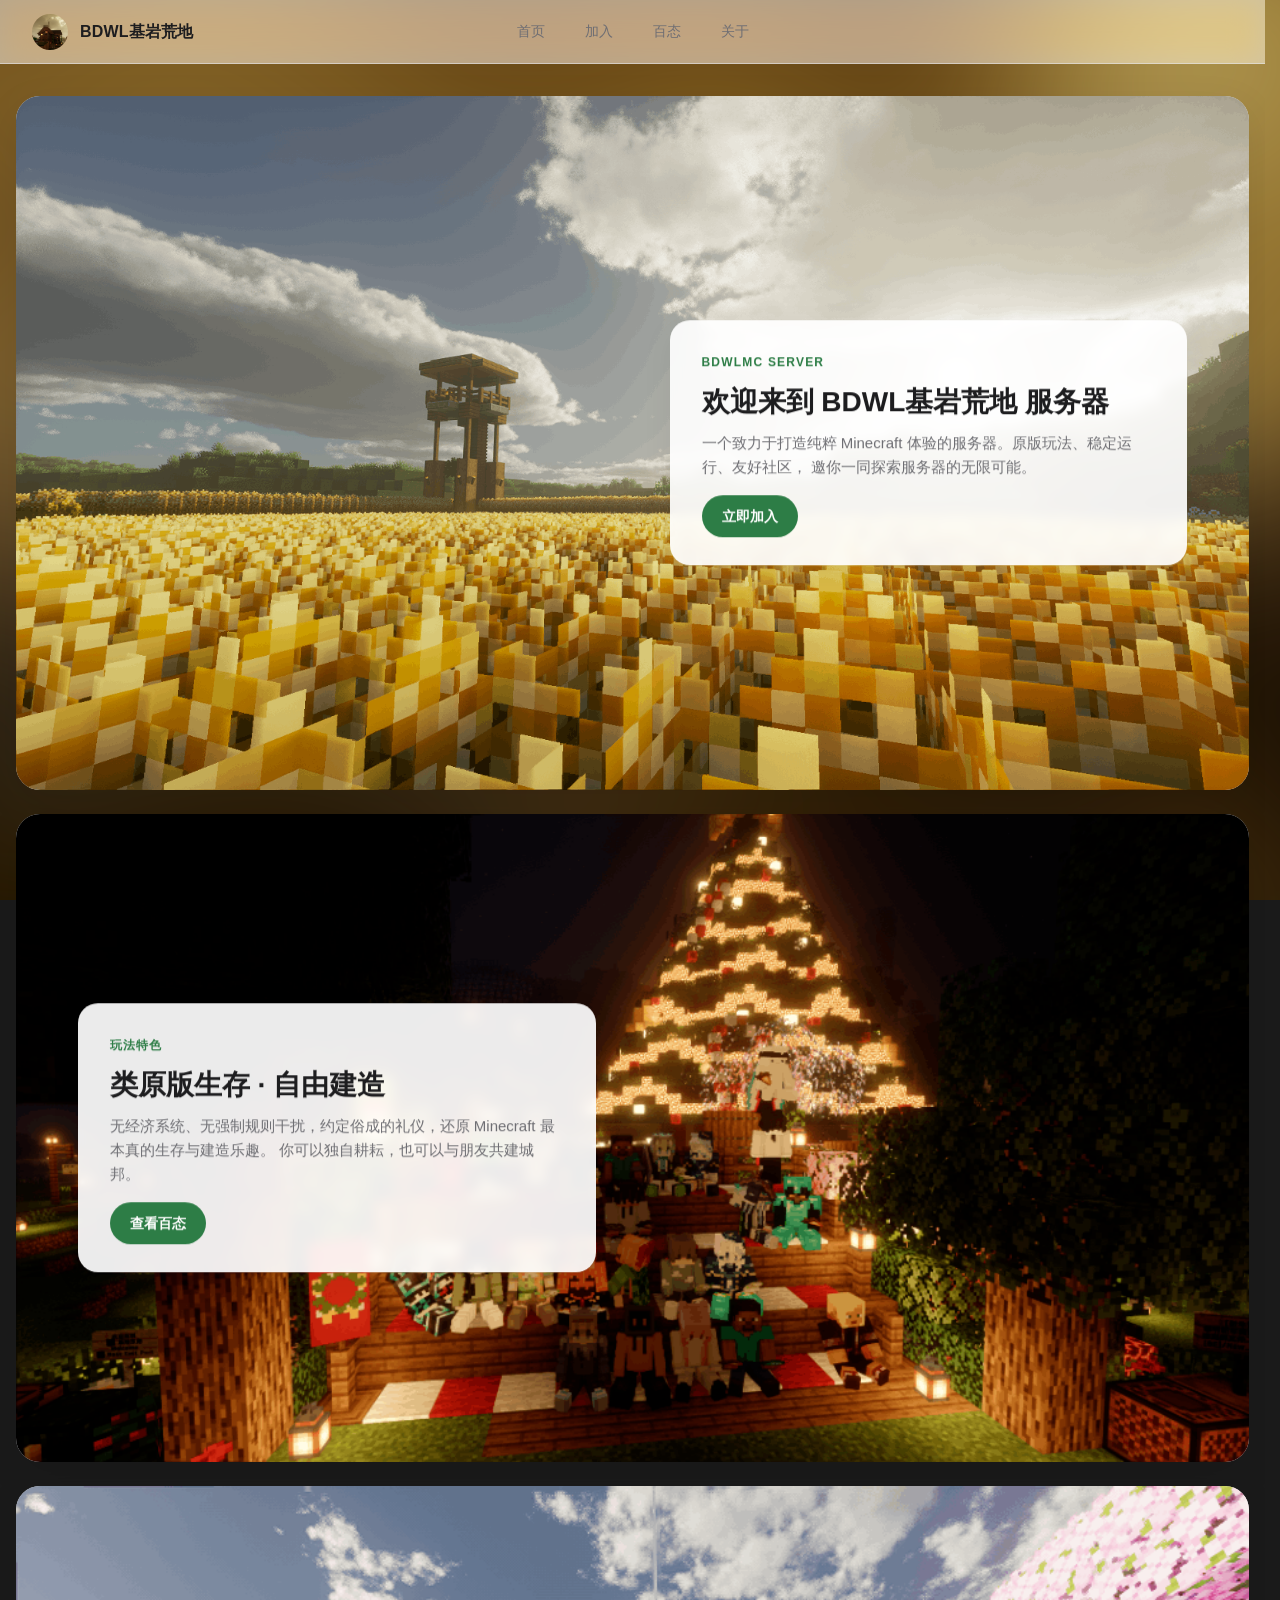
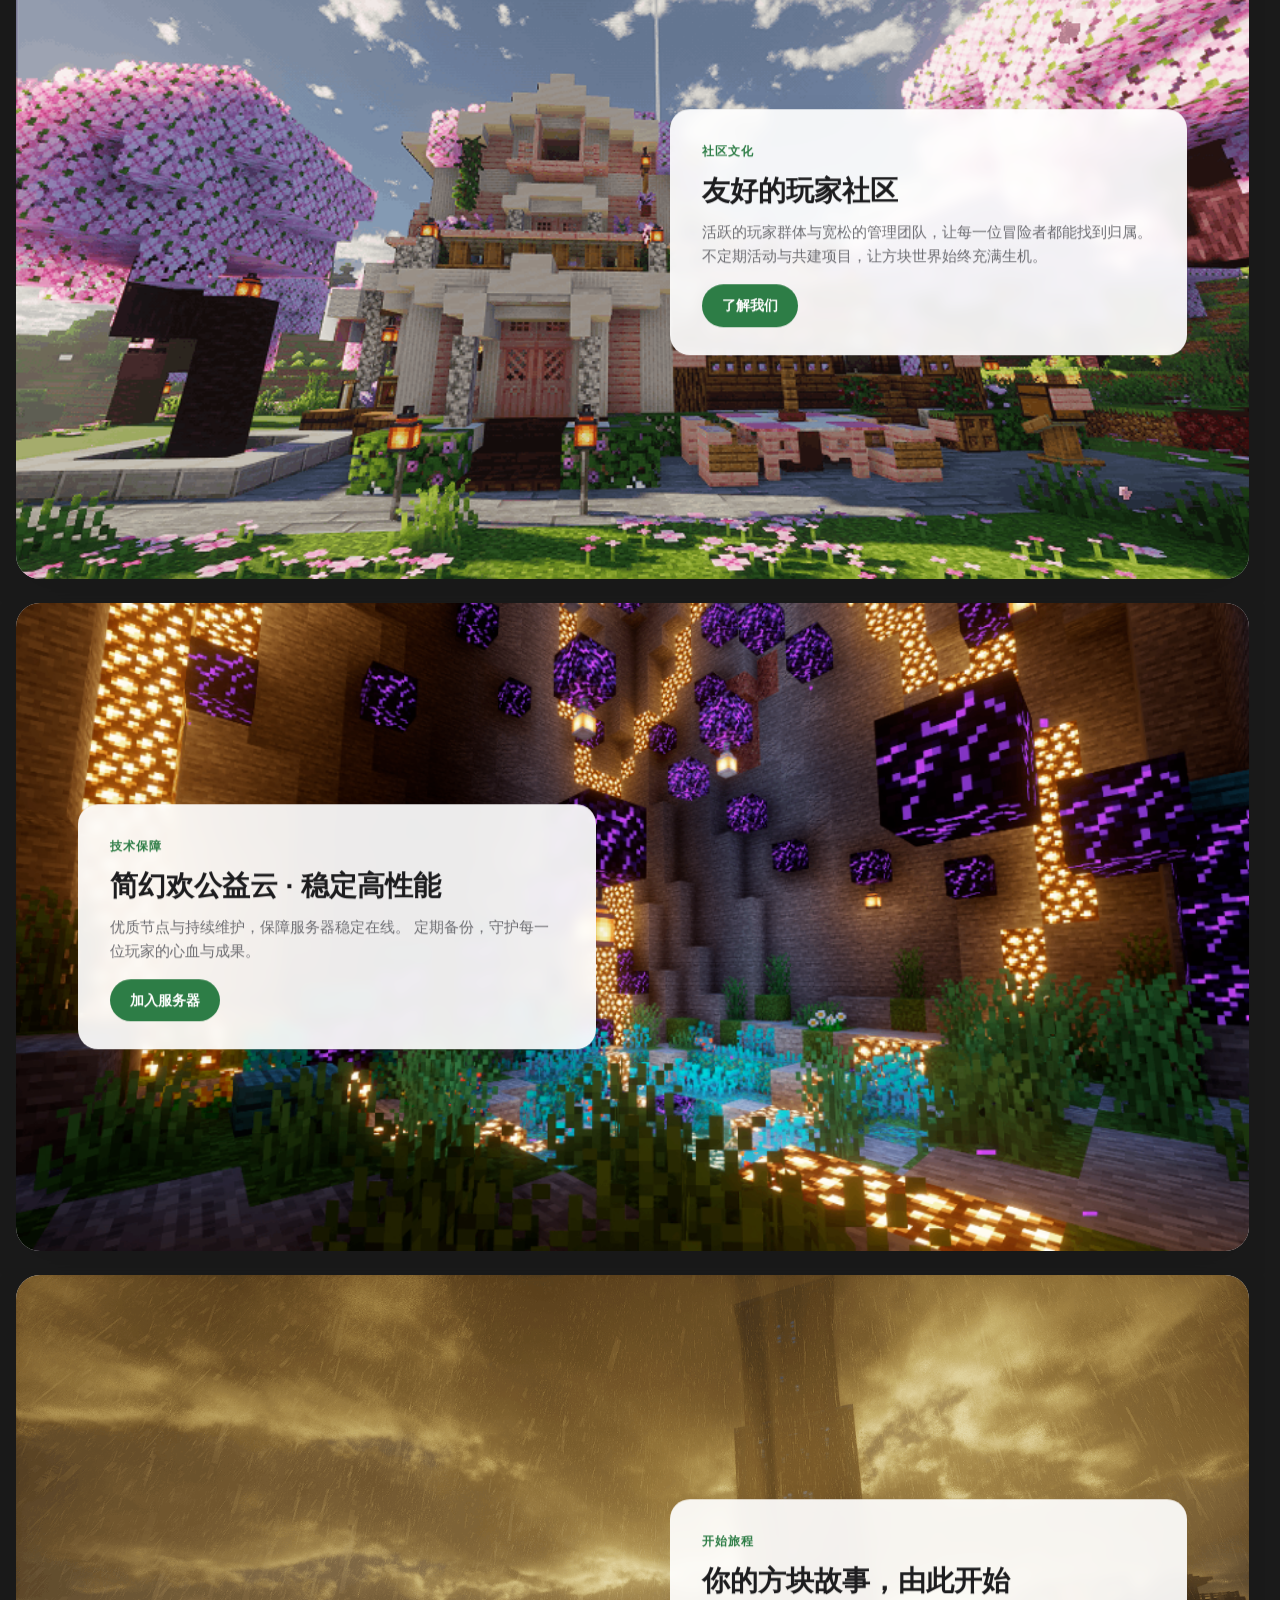
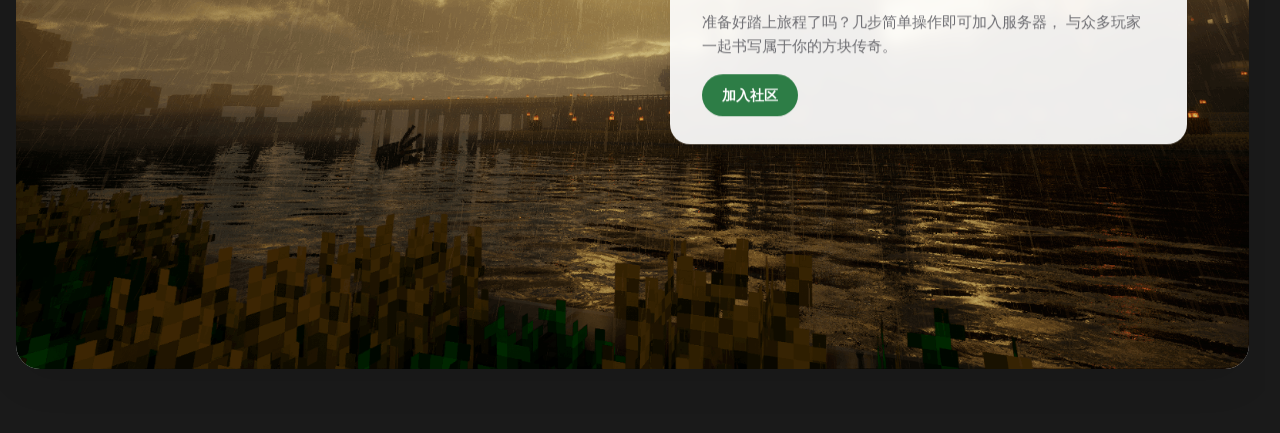
==== commit f1aa6fc4: "小修小改" ====
--- a/index.html
+++ b/index.html
@@ -30,7 +30,7 @@
       <nav class="site-header__nav" aria-label="主导航">
         <a class="site-header__nav-link" href="/">首页</a>
         <a class="site-header__nav-link" href="/join/">加入</a>
-        <a class="site-header__nav-link" href="/docs/">文档</a>
+        <a class="site-header__nav-link" href="/display/">百态</a>
         <a class="site-header__nav-link" href="/about/">关于</a>
       </nav>
 
@@ -72,7 +72,7 @@
               无经济系统、无强制规则干扰，约定俗成的礼仪，还原 Minecraft 最本真的生存与建造乐趣。
               你可以独自耕耘，也可以与朋友共建城邦。
             </p>
-            <a class="overlay__cta" href="/docs/">查看文档</a>
+            <a class="overlay__cta" href="/display/">查看百态</a>
           </div>
         </article>
 
--- a/assets/css/style.css
+++ b/assets/css/style.css
@@ -412,3 +412,68 @@
   background-color: rgba(0, 0, 0, 0.03);
   color: var(--color-text-soft);
 }
+
+/* ==================== 百态页：瀑布流卡片 ==================== */
+.display-card {
+  position: relative;
+}
+
+.display-card__overlay {
+  position: absolute;
+  left: 0;
+  right: 0;
+  bottom: 0;
+  padding: 28px 32px;
+  background: linear-gradient(
+    to top,
+    rgba(0, 0, 0, 0.78) 0%,
+    rgba(0, 0, 0, 0.55) 55%,
+    rgba(0, 0, 0, 0) 100%
+  );
+  border-radius: 0 0 var(--radius-card) var(--radius-card);
+  color: #fff;
+  pointer-events: none;
+}
+
+.display-card__title {
+  font-size: 26px;
+  font-weight: 700;
+  line-height: 1.25;
+  text-shadow: 0 2px 12px rgba(0, 0, 0, 0.4);
+}
+
+.display-card__meta {
+  margin-top: 6px;
+  font-size: 13px;
+  font-weight: 500;
+  letter-spacing: 0.4px;
+  opacity: 0.85;
+}
+
+.display-card__desc {
+  margin-top: 10px;
+  font-size: 14px;
+  line-height: 1.6;
+  opacity: 0.92;
+}
+
+.display-loading {
+  max-width: var(--content-max);
+  margin: 0 auto;
+  padding: 48px 24px;
+  text-align: center;
+  font-size: 15px;
+  color: var(--color-text-soft);
+  background-color: rgba(255, 255, 255, 0.8);
+  border-radius: var(--radius-card);
+  box-shadow: var(--shadow-card);
+}
+
+@media (max-width: 768px) {
+  .display-card__overlay {
+    padding: 20px 22px;
+  }
+  .display-card__title {
+    font-size: 20px;
+  }
+}
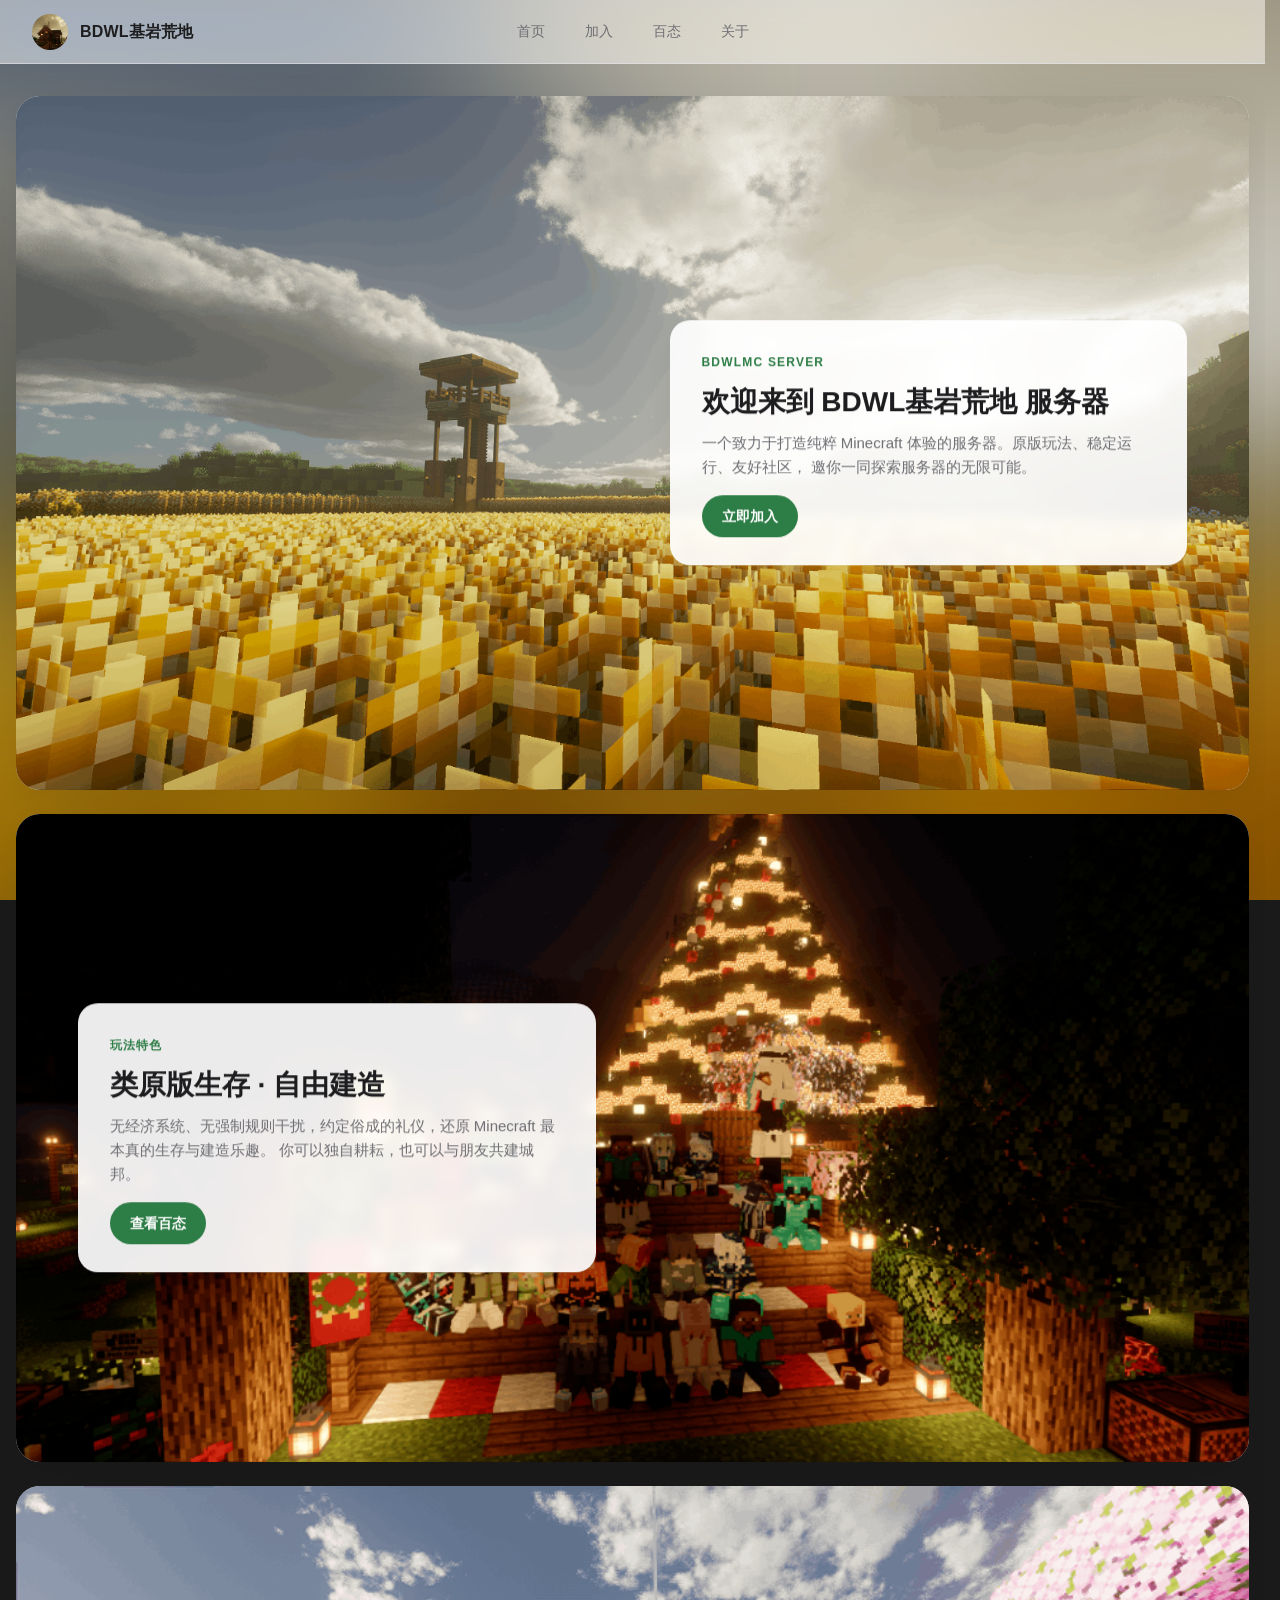
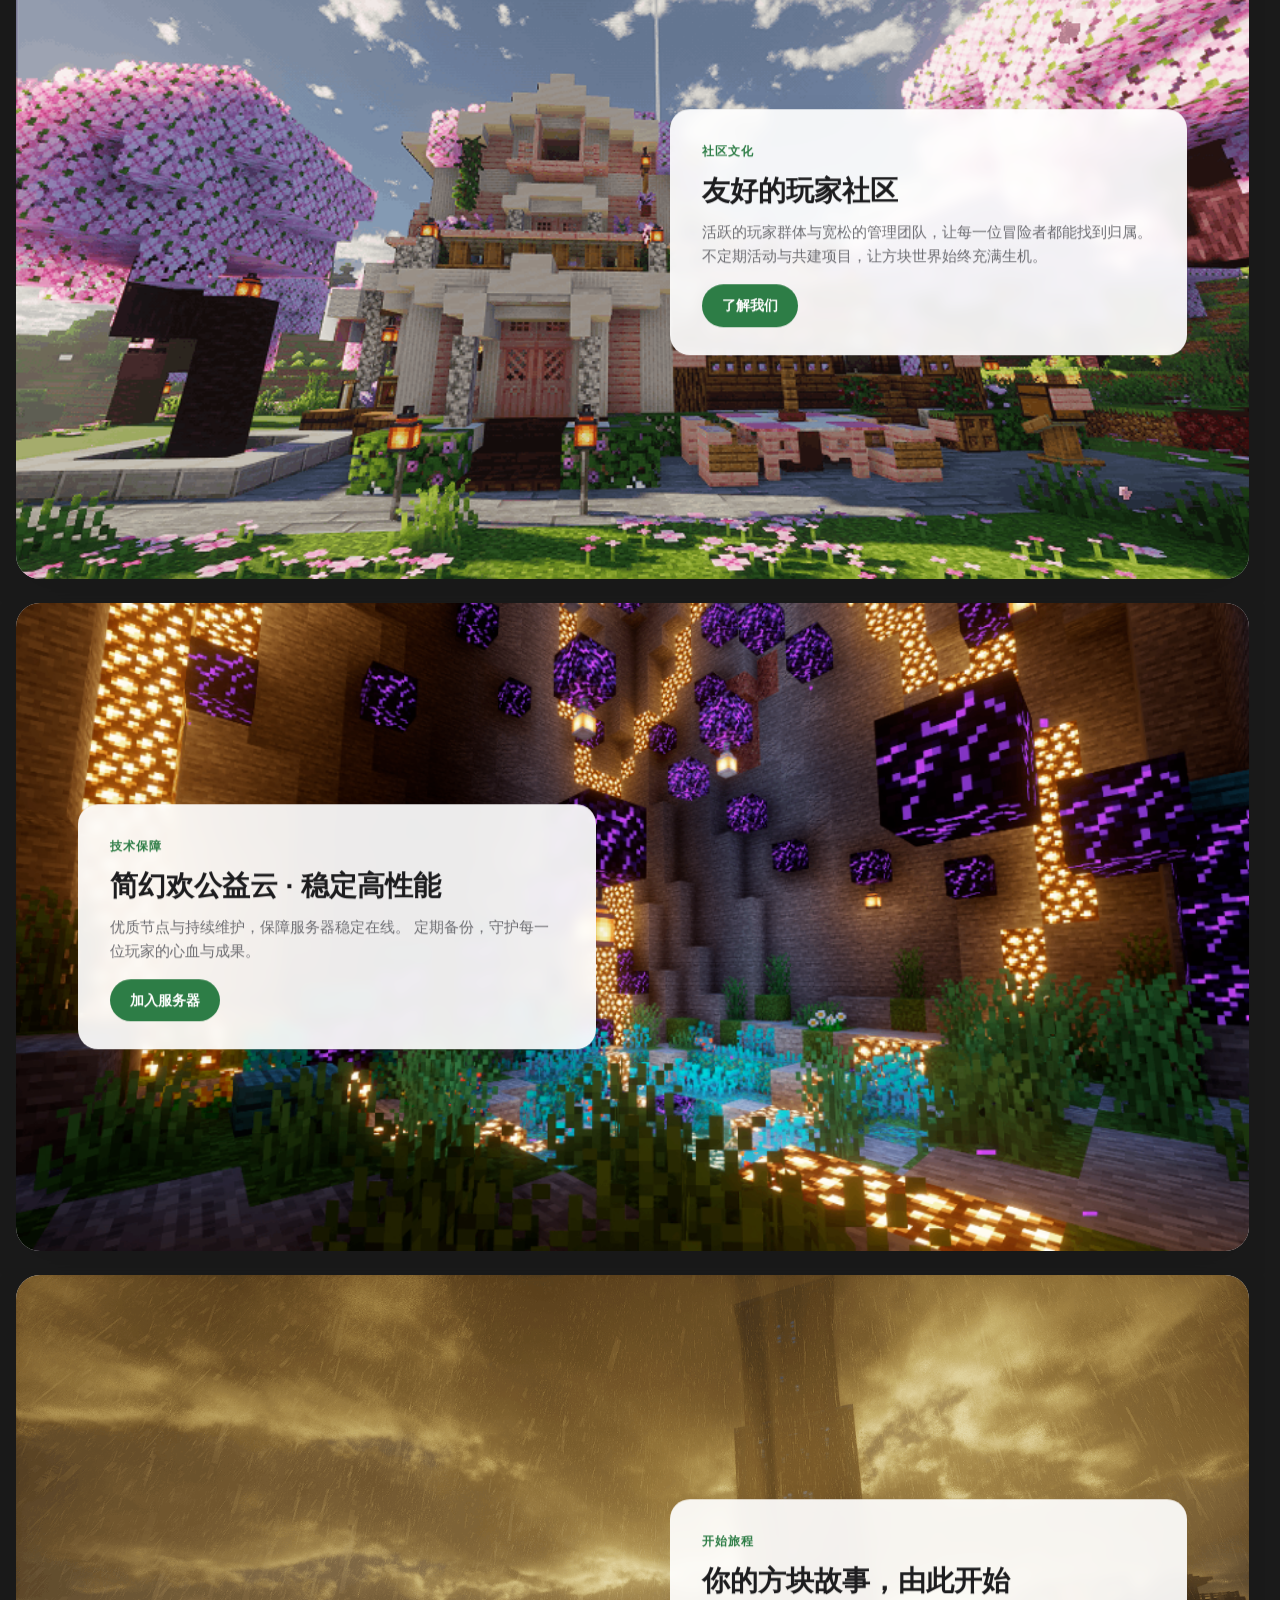
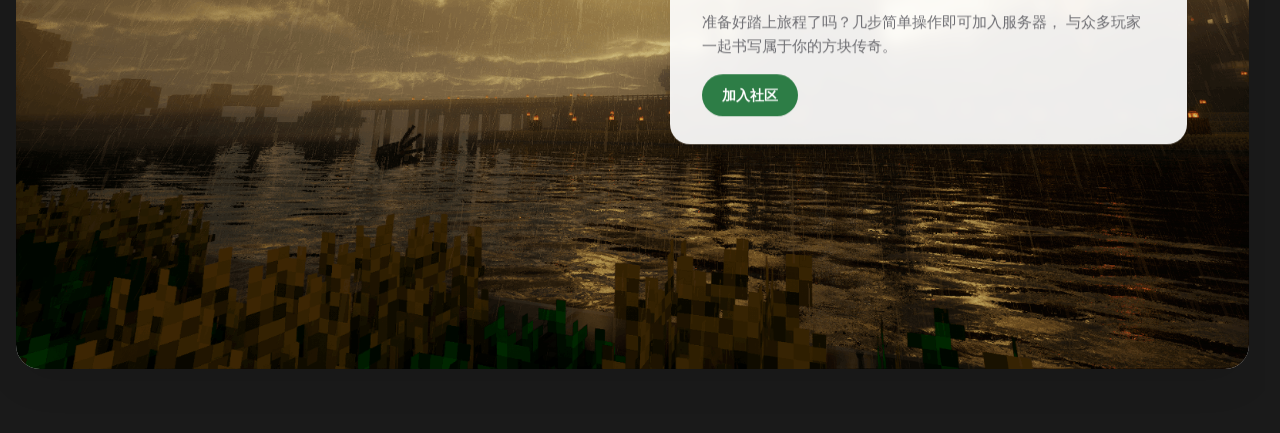
==== commit f50ecd90: "符合必应要求" ====
--- a/index.html
+++ b/index.html
@@ -3,8 +3,8 @@
   <head>
     <meta charset="UTF-8" />
     <meta name="viewport" content="width=device-width, initial-scale=1.0" />
-    <meta name="description" content="BDWLMC Minecraft 服务器官方网站" />
-    <title>首页 - BDWL基岩荒地</title>
+    <meta name="description" content="BDWLMC Minecraft 服务器官方网站，在这里，你可以看到服务器相关特色玩法与相关内容，也可以在这里加入相关社区。" />
+    <title>BDWL基岩荒地 - Minecraft 类原版生存服 · 特色玩法 · 和谐社区</title>
     <link rel="stylesheet" href="/assets/css/common.css" />
     <link rel="stylesheet" href="/assets/css/style.css" />
     <link rel="icon" href="/assets/icons/icon64.png" />
--- a/assets/css/style.css
+++ b/assets/css/style.css
@@ -477,3 +477,89 @@
     font-size: 20px;
   }
 }
+
+/* ==================== 百态页：加载期间渐变兜底背景 ==================== */
+.page-display .bg-blur {
+  background-image: radial-gradient(
+      circle at 25% 15%,
+      rgba(45, 125, 70, 0.35),
+      transparent 55%
+    ),
+    radial-gradient(circle at 80% 85%, rgba(58, 90, 138, 0.32), transparent 55%);
+}
+
+/* ==================== 百态页：图片预览 Lightbox ==================== */
+.lightbox {
+  padding: 0;
+  border: none;
+  border-radius: var(--radius-card);
+  background-color: var(--color-surface);
+  box-shadow: 0 24px 80px rgba(0, 0, 0, 0.45);
+  max-width: min(92vw, 1200px);
+  max-height: 92vh;
+  overflow: hidden;
+  margin: auto;
+  opacity: 0;
+  transform: scale(0.92);
+  transition: opacity 0.22s ease, transform 0.22s ease,
+    overlay 0.22s ease allow-discrete;
+}
+
+.lightbox[open] {
+  opacity: 1;
+  transform: scale(1);
+}
+
+@starting-style {
+  .lightbox[open] {
+    opacity: 0;
+    transform: scale(0.92);
+  }
+}
+
+.lightbox::backdrop {
+  background-color: rgba(0, 0, 0, 0.75);
+  opacity: 0;
+  transition: opacity 0.22s ease, overlay 0.22s ease allow-discrete;
+}
+
+.lightbox[open]::backdrop {
+  opacity: 1;
+}
+
+@starting-style {
+  .lightbox[open]::backdrop {
+    opacity: 0;
+  }
+}
+
+.lightbox__image {
+  display: block;
+  max-width: min(92vw, 1200px);
+  max-height: 92vh;
+  object-fit: contain;
+}
+
+.lightbox__close {
+  position: absolute;
+  top: 16px;
+  right: 16px;
+  width: 40px;
+  height: 40px;
+  border: none;
+  border-radius: 50%;
+  background-color: rgba(0, 0, 0, 0.55);
+  color: #fff;
+  font-size: 22px;
+  line-height: 1;
+  cursor: pointer;
+  display: flex;
+  align-items: center;
+  justify-content: center;
+  z-index: 1;
+  transition: background-color var(--transition);
+}
+
+.lightbox__close:hover {
+  background-color: rgba(0, 0, 0, 0.8);
+}
